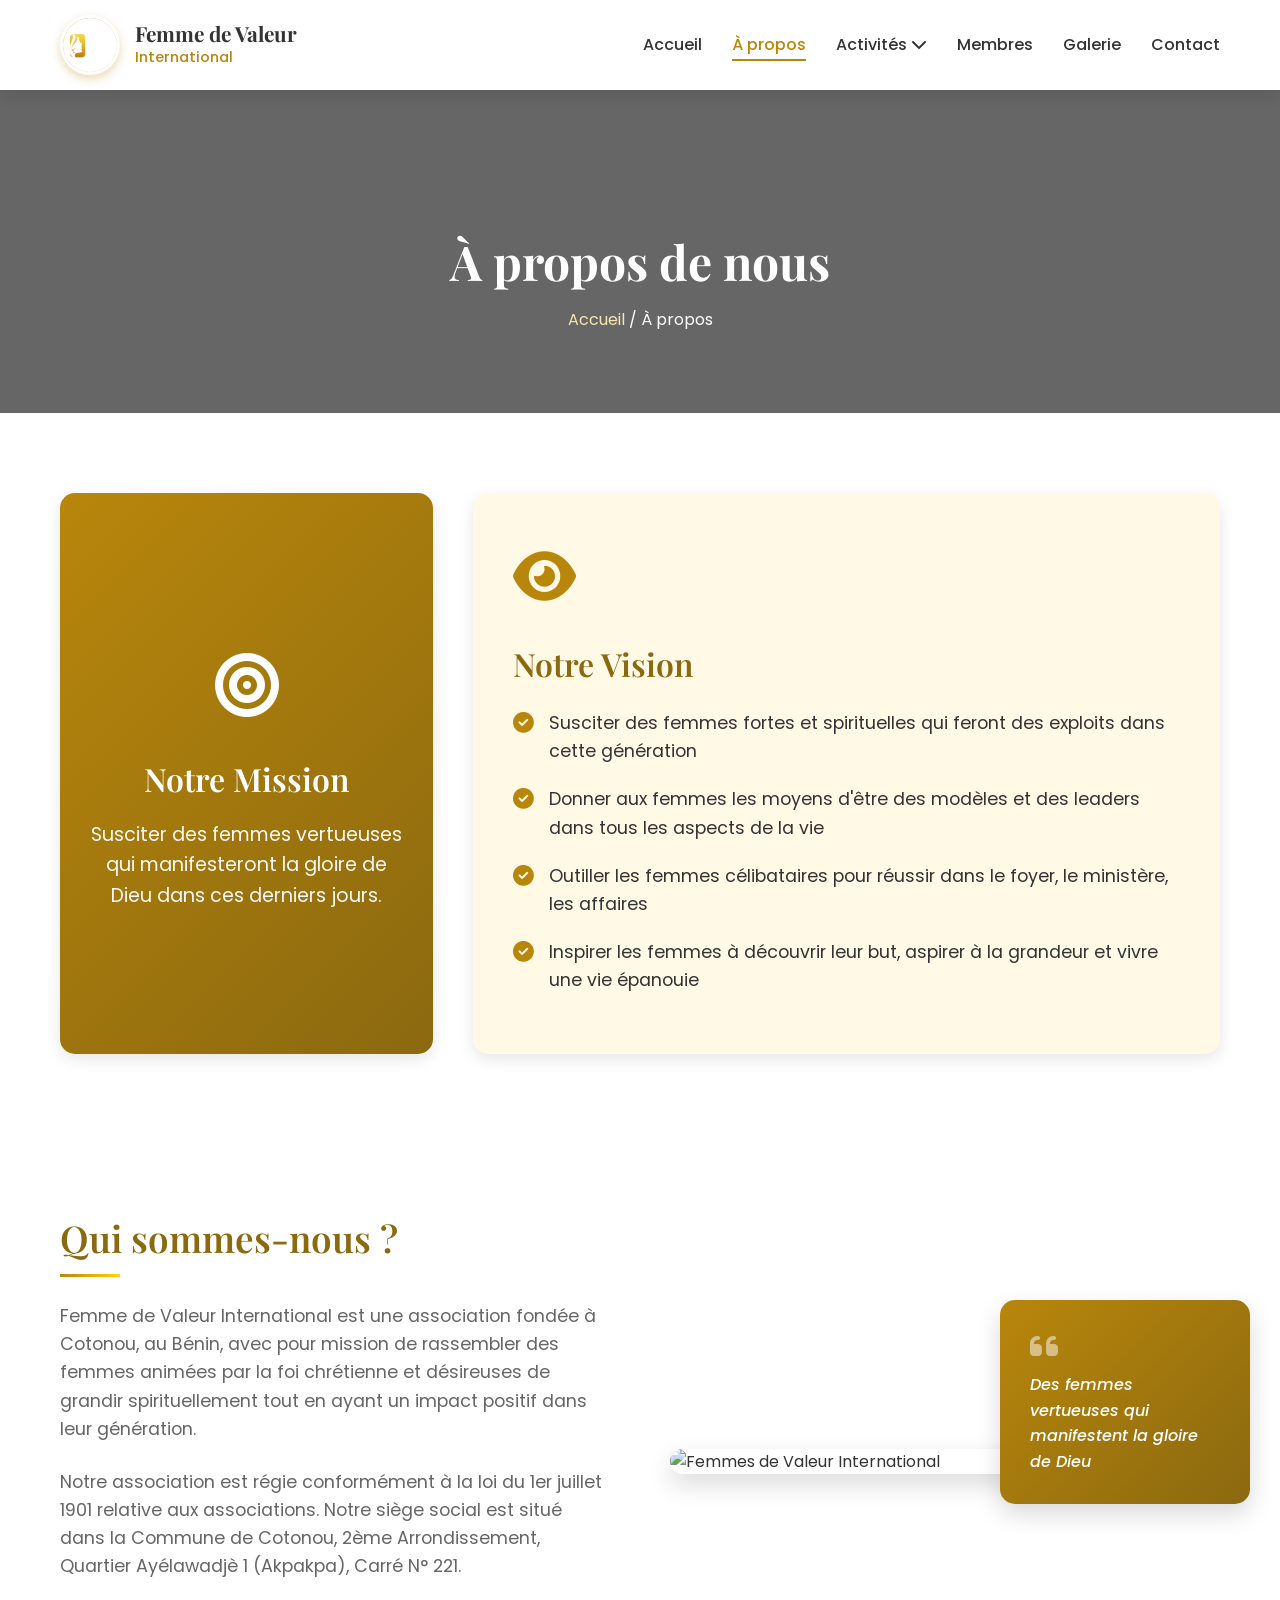
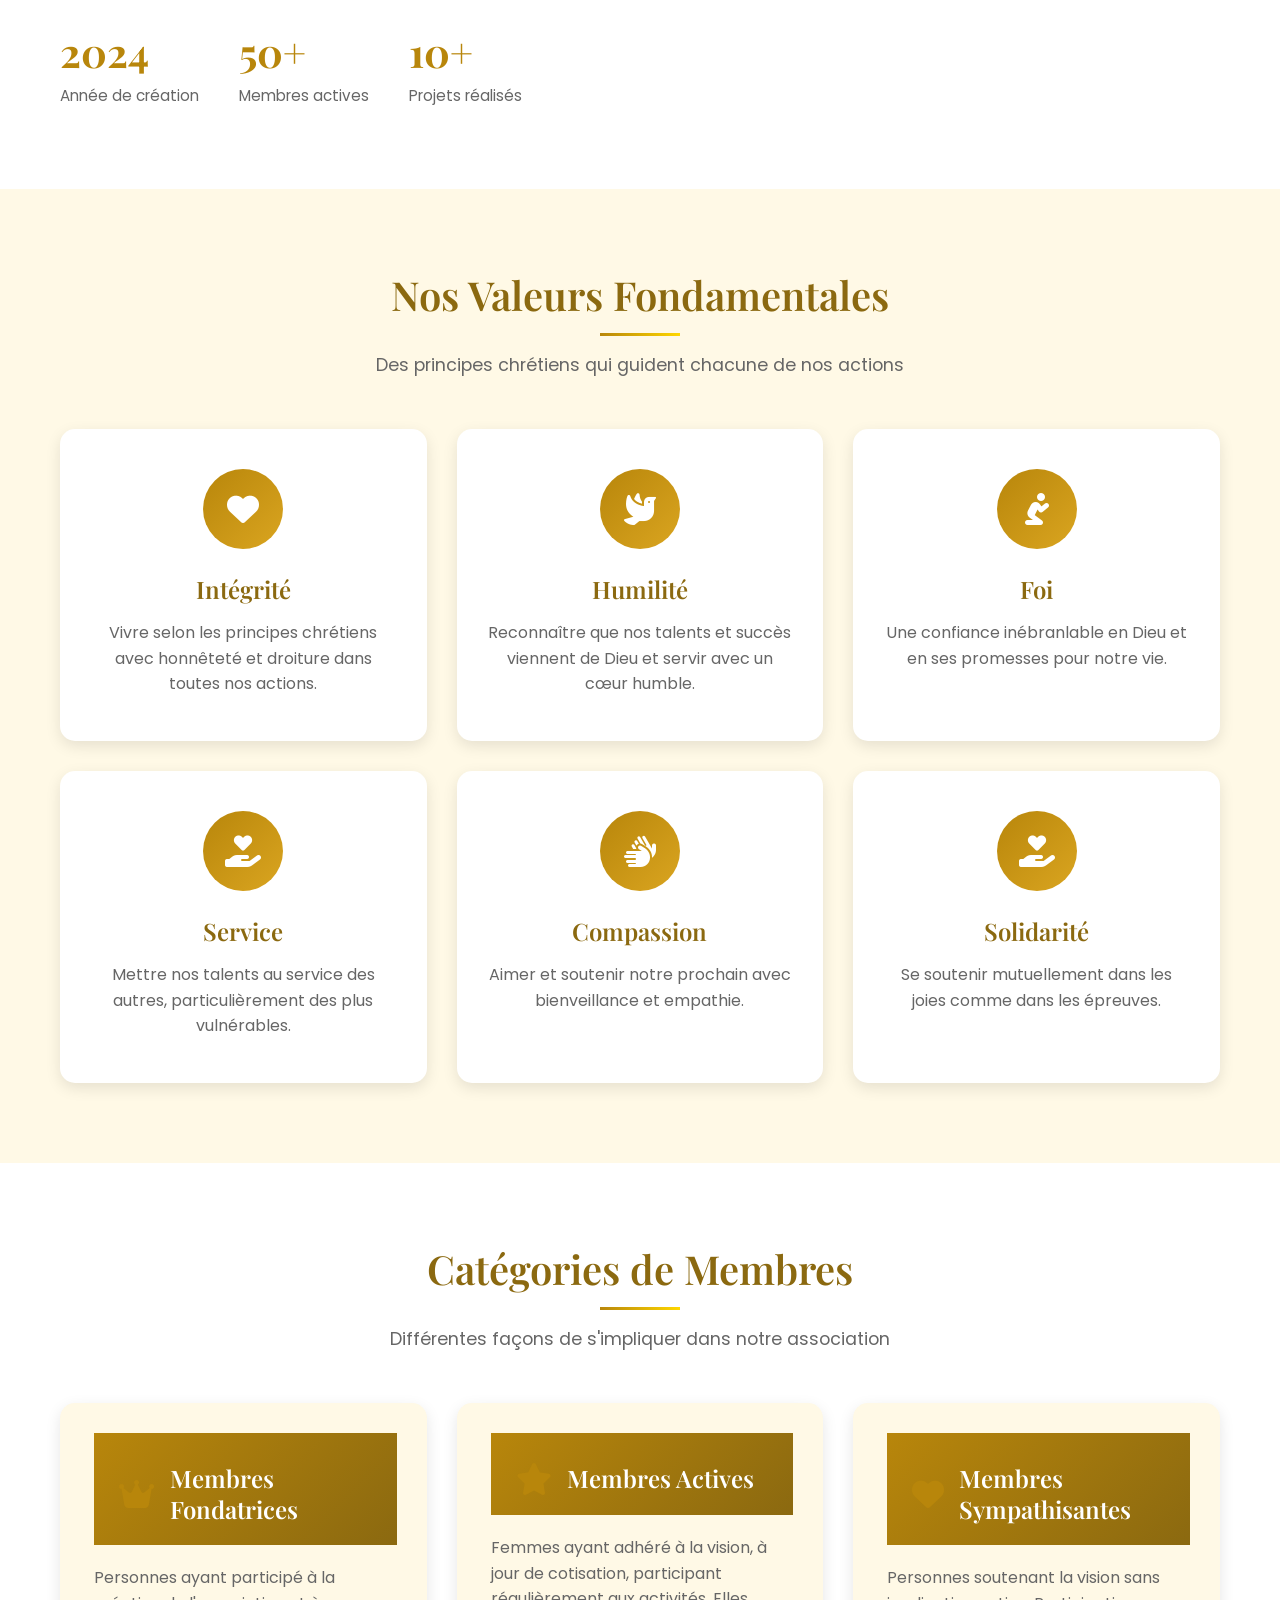
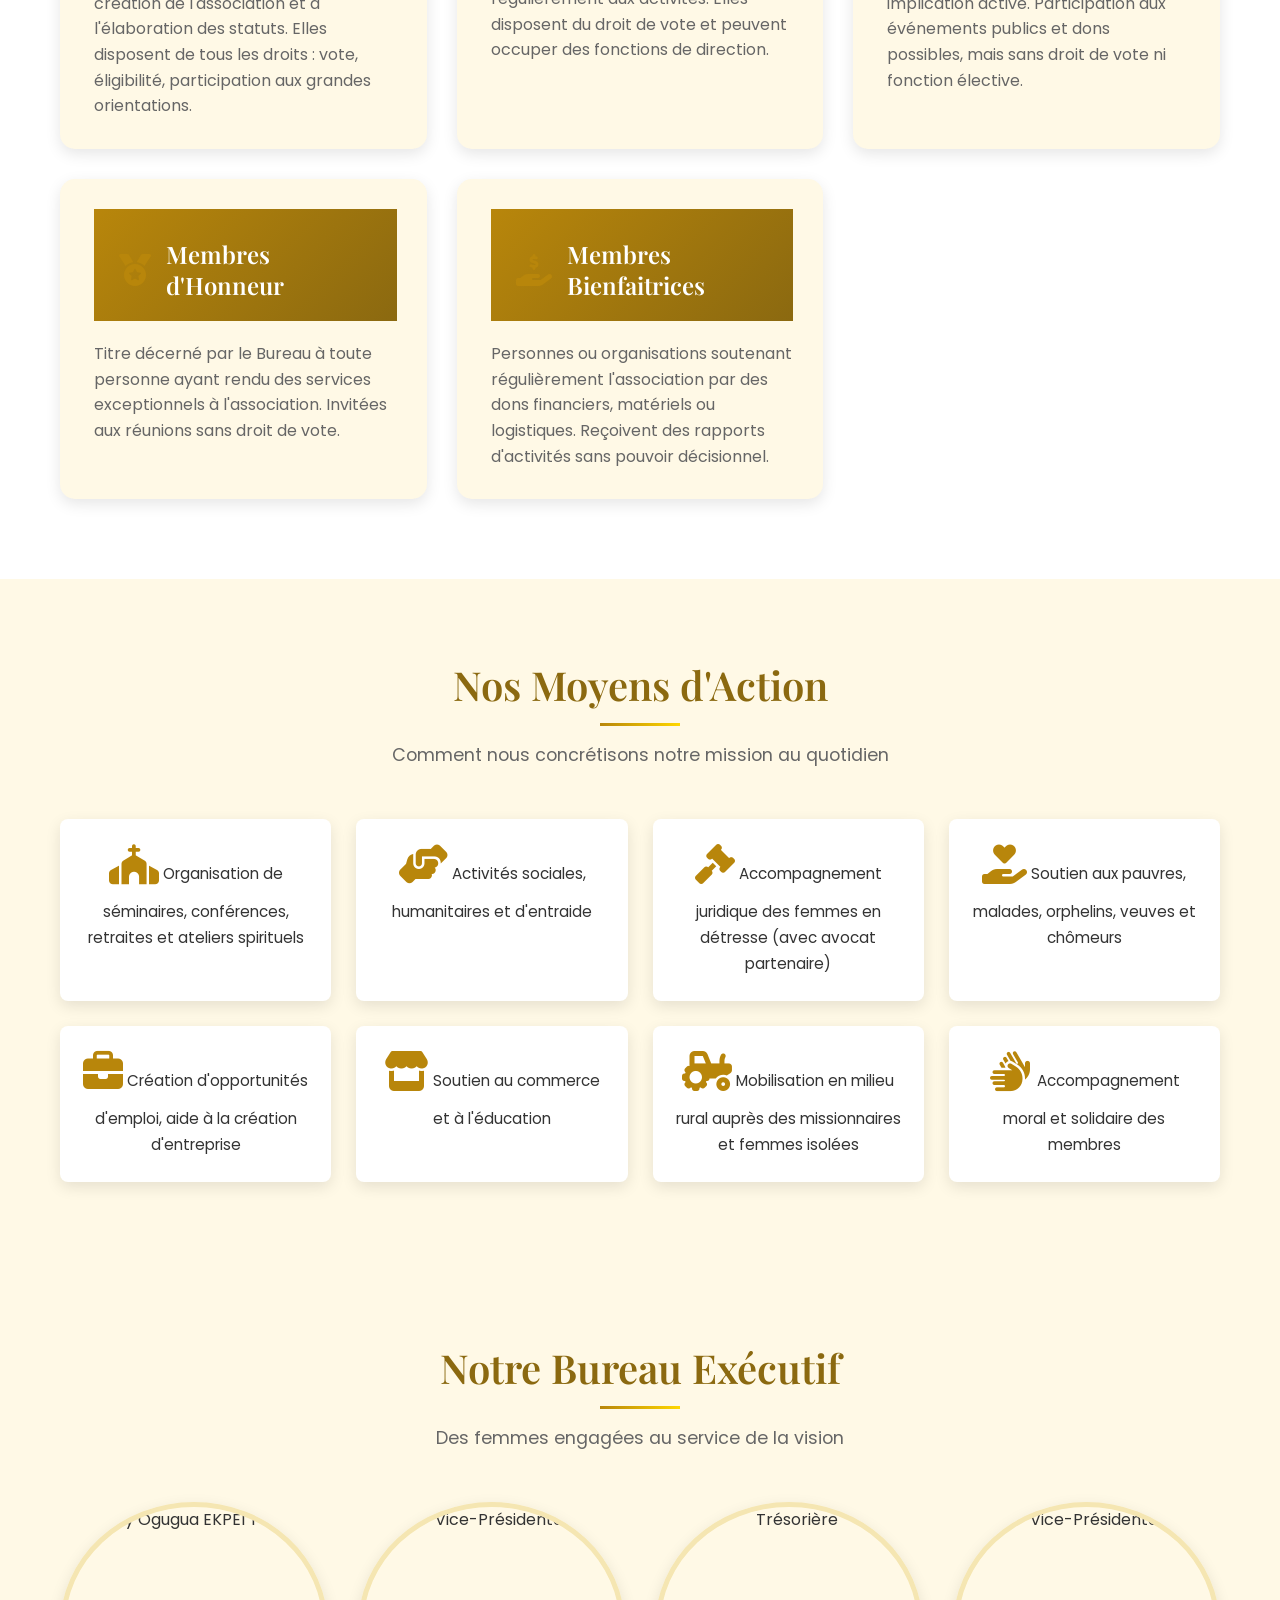
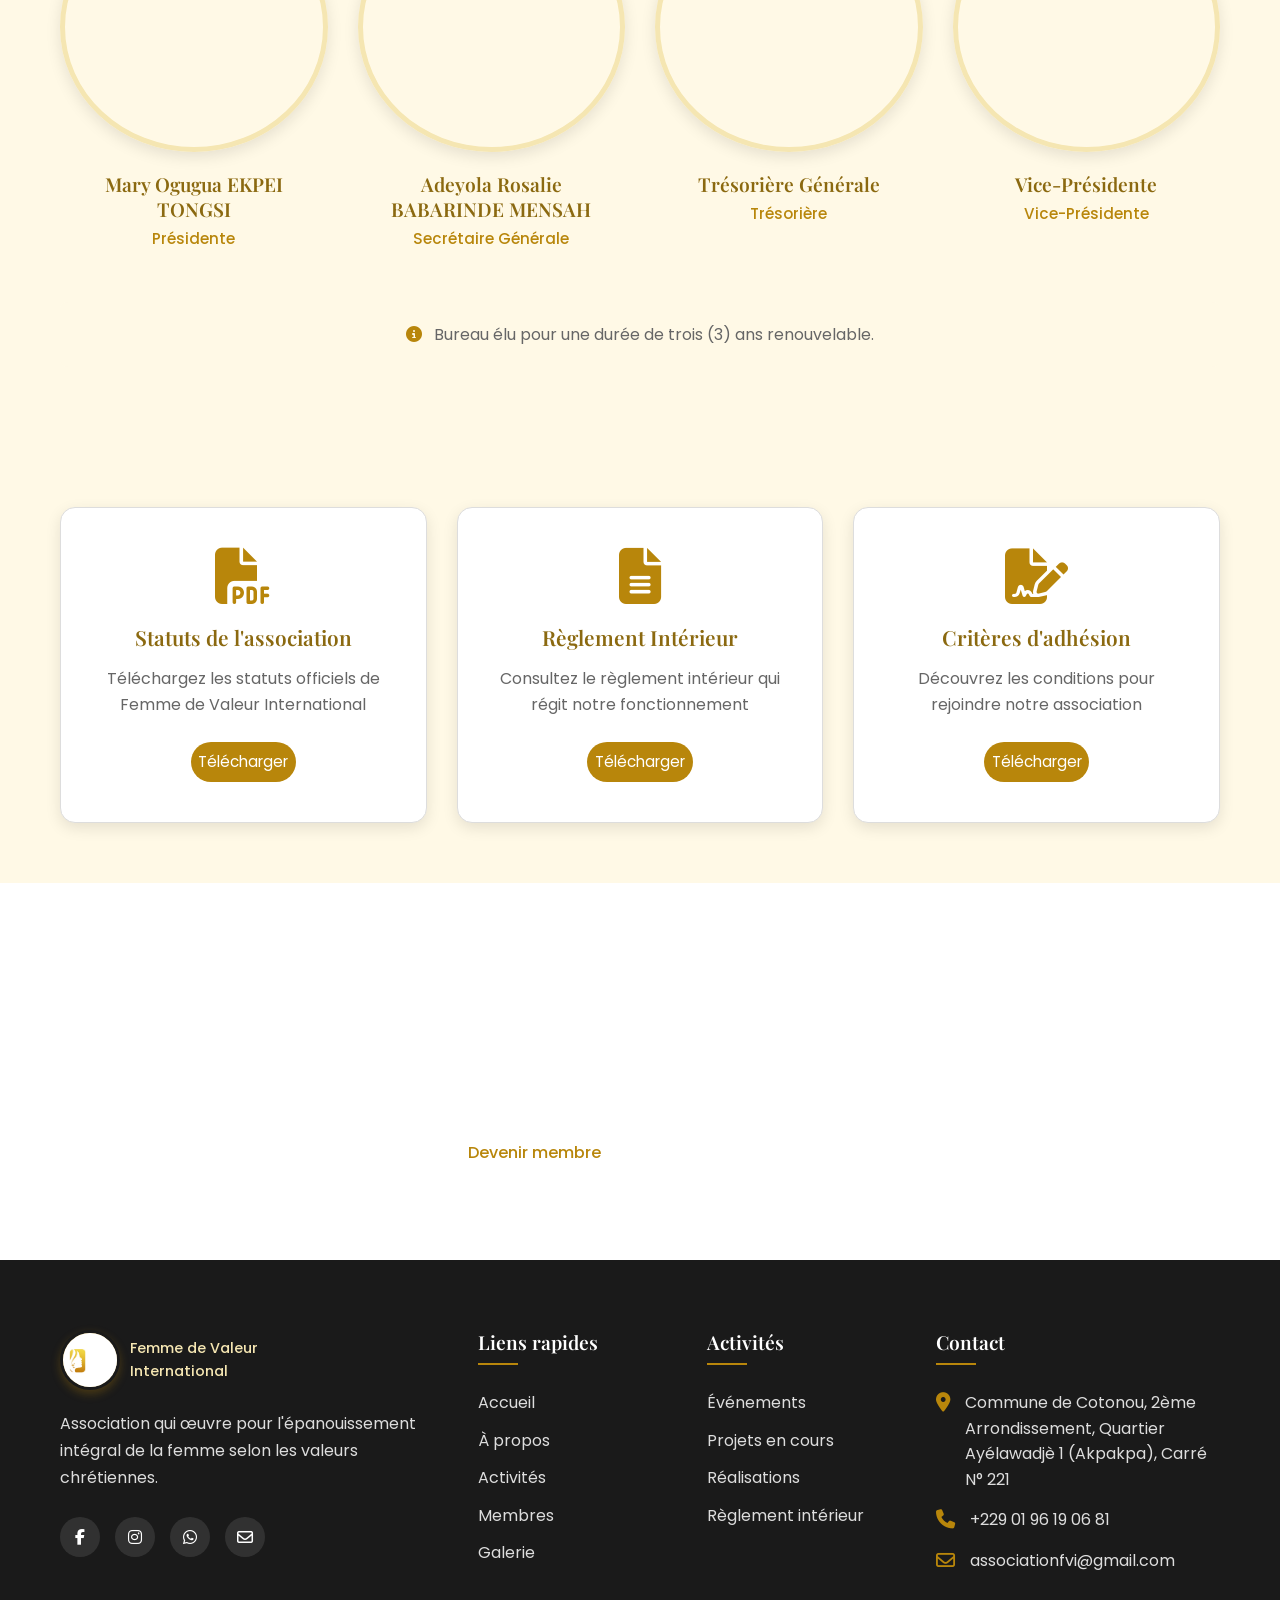
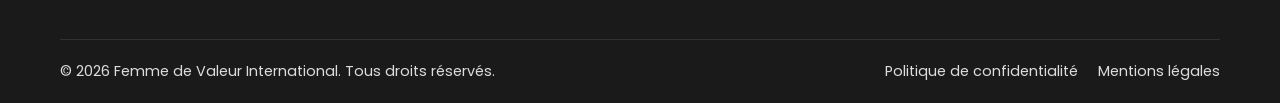
==== apropos.html @ e246c986 "RETUR" ====
<!DOCTYPE html>
<html lang="fr">
<head>
    <meta charset="UTF-8">
    <meta name="viewport" content="width=device-width, initial-scale=1.0">
    <title>Femme de Valeur International - À propos</title>
    <link rel="stylesheet" href="style1.css">
    <link rel="stylesheet" href="https://cdnjs.cloudflare.com/ajax/libs/font-awesome/6.4.0/css/all.min.css">
    <link rel="preconnect" href="https://fonts.googleapis.com">
    <link rel="preconnect" href="https://fonts.gstatic.com" crossorigin>
    <link href="https://fonts.googleapis.com/css2?family=Playfair+Display:wght@400;600;700&family=Poppins:wght@300;400;500;600;700&display=swap" rel="stylesheet">
    <link rel="icon" type="image/x-icon" href="assets/images/logo-fvi.png">
</head>
<body>
    <!-- Header / Navigation -->
    <header class="header">
        <div class="container">
            <nav class="navbar">
               <!-- Dans votre header -->
<a href="index.html" class="logo">
    <div class="logo-image-wrapper">
        <img src="assets/images/logo.jpeg" alt="Femme de Valeur International" class="logo-img">
    </div>
    <div class="logo-text">
        <span class="logo-title">Femme de Valeur</span>
        <span class="logo-subtitle">International</span>
    </div>
</a>
                
                <button class="menu-toggle" id="menuToggle">
                    <span class="hamburger"></span>
                </button>
                
                <ul class="nav-menu">
                    <li><a href="index.html" class="nav-link">Accueil</a></li>
                    <li><a href="apropos.html" class="nav-link active">À propos</a></li>
                    <li class="dropdown">
                        <a href="#" class="nav-link dropdown-toggle">Activités <i class="fas fa-chevron-down"></i></a>
                        <ul class="dropdown-menu">
                            <li><a href="activites.html#evenements" class="dropdown-link">Événements</a></li>
                            <li><a href="activites.html#projets-en-cours" class="dropdown-link">Projets en cours</a></li>
                            <li><a href="activites.html#realisations" class="dropdown-link">Réalisations</a></li>
                            <li><a href="activites.html" class="dropdown-link">Toutes les activités</a></li>
                        </ul>
                    </li>
                    <li><a href="membres.html" class="nav-link">Membres</a></li>
                    <li><a href="galerie.html" class="nav-link">Galerie</a></li>
                    <li><a href="contact.html" class="nav-link">Contact</a></li>
                </ul>
            </nav>
        </div>
    </header>

    <!-- Page Header -->
    <section class="page-header">
        <div class="container">
            <h1 class="page-title">À propos de nous</h1>
            <div class="breadcrumb">
                <a href="index.html">Accueil</a> / <span>À propos</span>
            </div>
        </div>
    </section>

    <!-- Mission & Vision Section -->
    <section class="mission-vision">
        <div class="container">
            <div class="mission-vision-grid">
                <div class="mission-card">
                    <div class="mission-icon">
                        <i class="fas fa-bullseye"></i>
                    </div>
                    <h2>Notre Mission</h2>
                    <p>Susciter des femmes vertueuses qui manifesteront la gloire de Dieu dans ces derniers jours.</p>
                </div>
                
                <div class="vision-card">
                    <div class="vision-icon">
                        <i class="fas fa-eye"></i>
                    </div>
                    <h2>Notre Vision</h2>
                    <ul class="vision-list">
                        <li><i class="fas fa-check-circle"></i> Susciter des femmes fortes et spirituelles qui feront des exploits dans cette génération</li>
                        <li><i class="fas fa-check-circle"></i> Donner aux femmes les moyens d'être des modèles et des leaders dans tous les aspects de la vie</li>
                        <li><i class="fas fa-check-circle"></i> Outiller les femmes célibataires pour réussir dans le foyer, le ministère, les affaires</li>
                        <li><i class="fas fa-check-circle"></i> Inspirer les femmes à découvrir leur but, aspirer à la grandeur et vivre une vie épanouie</li>
                    </ul>
                </div>
            </div>
        </div>
    </section>

    <!-- Notre Histoire / Présentation -->
    <section class="about-story">
        <div class="container">
            <div class="story-grid">
                <div class="story-content">
                    <h2 class="section-title-left">Qui sommes-nous ?</h2>
                    <p class="story-text">Femme de Valeur International est une association fondée à Cotonou, au Bénin, avec pour mission de rassembler des femmes animées par la foi chrétienne et désireuses de grandir spirituellement tout en ayant un impact positif dans leur génération.</p>
                    <p class="story-text">Notre association est régie conformément à la loi du 1er juillet 1901 relative aux associations. Notre siège social est situé dans la Commune de Cotonou, 2ème Arrondissement, Quartier Ayélawadjè 1 (Akpakpa), Carré N° 221.</p>
                    
                    <div class="story-stats">
                        <div class="stat-item">
                            <span class="stat-number">2024</span>
                            <span class="stat-label">Année de création</span>
                        </div>
                        <div class="stat-item">
                            <span class="stat-number">50+</span>
                            <span class="stat-label">Membres actives</span>
                        </div>
                        <div class="stat-item">
                            <span class="stat-number">10+</span>
                            <span class="stat-label">Projets réalisés</span>
                        </div>
                    </div>
                </div>
                <div class="story-image">
                    <img src="assets/images/about-story.jpg" alt="Femmes de Valeur International">
                    <div class="story-quote">
                        <i class="fas fa-quote-left"></i>
                        <p>Des femmes vertueuses qui manifestent la gloire de Dieu</p>
                    </div>
                </div>
            </div>
        </div>
    </section>

    <!-- Nos Valeurs -->
    <section class="our-values">
        <div class="container">
            <div class="section-header">
                <h2 class="section-title">Nos Valeurs Fondamentales</h2>
                <p class="section-subtitle">Des principes chrétiens qui guident chacune de nos actions</p>
            </div>
            
            <div class="values-grid">
                <div class="value-card">
                    <div class="value-icon">
                        <i class="fas fa-heart"></i>
                    </div>
                    <h3>Intégrité</h3>
                    <p>Vivre selon les principes chrétiens avec honnêteté et droiture dans toutes nos actions.</p>
                </div>
                
                <div class="value-card">
                    <div class="value-icon">
                        <i class="fas fa-dove"></i>
                    </div>
                    <h3>Humilité</h3>
                    <p>Reconnaître que nos talents et succès viennent de Dieu et servir avec un cœur humble.</p>
                </div>
                
                <div class="value-card">
                    <div class="value-icon">
                        <i class="fas fa-pray"></i>
                    </div>
                    <h3>Foi</h3>
                    <p>Une confiance inébranlable en Dieu et en ses promesses pour notre vie.</p>
                </div>
                
                <div class="value-card">
                    <div class="value-icon">
                        <i class="fas fa-hand-holding-heart"></i>
                    </div>
                    <h3>Service</h3>
                    <p>Mettre nos talents au service des autres, particulièrement des plus vulnérables.</p>
                </div>
                
                <div class="value-card">
                    <div class="value-icon">
                        <i class="fas fa-hands"></i>
                    </div>
                    <h3>Compassion</h3>
                    <p>Aimer et soutenir notre prochain avec bienveillance et empathie.</p>
                </div>
                
                <div class="value-card">
                    <div class="value-icon">
                        <i class="fas fa-hand-holding-heart"></i>
                    </div>
                    <h3>Solidarité</h3>
                    <p>Se soutenir mutuellement dans les joies comme dans les épreuves.</p>
                </div>
            </div>
        </div>
    </section>

    <!-- Catégories de Membres -->
    <section class="members-categories">
        <div class="container">
            <div class="section-header">
                <h2 class="section-title">Catégories de Membres</h2>
                <p class="section-subtitle">Différentes façons de s'impliquer dans notre association</p>
            </div>
            
            <div class="categories-grid">
                <div class="category-card">
                    <div class="category-header">
                        <i class="fas fa-crown"></i>
                        <h3>Membres Fondatrices</h3>
                    </div>
                    <p>Personnes ayant participé à la création de l'association et à l'élaboration des statuts. Elles disposent de tous les droits : vote, éligibilité, participation aux grandes orientations.</p>
                </div>
                
                <div class="category-card">
                    <div class="category-header">
                        <i class="fas fa-star"></i>
                        <h3>Membres Actives</h3>
                    </div>
                    <p>Femmes ayant adhéré à la vision, à jour de cotisation, participant régulièrement aux activités. Elles disposent du droit de vote et peuvent occuper des fonctions de direction.</p>
                </div>
                
                <div class="category-card">
                    <div class="category-header">
                        <i class="fas fa-heart"></i>
                        <h3>Membres Sympathisantes</h3>
                    </div>
                    <p>Personnes soutenant la vision sans implication active. Participation aux événements publics et dons possibles, mais sans droit de vote ni fonction élective.</p>
                </div>
                
                <div class="category-card">
                    <div class="category-header">
                        <i class="fas fa-medal"></i>
                        <h3>Membres d'Honneur</h3>
                    </div>
                    <p>Titre décerné par le Bureau à toute personne ayant rendu des services exceptionnels à l'association. Invitées aux réunions sans droit de vote.</p>
                </div>
                
                <div class="category-card">
                    <div class="category-header">
                        <i class="fas fa-hand-holding-usd"></i>
                        <h3>Membres Bienfaitrices</h3>
                    </div>
                    <p>Personnes ou organisations soutenant régulièrement l'association par des dons financiers, matériels ou logistiques. Reçoivent des rapports d'activités sans pouvoir décisionnel.</p>
                </div>
            </div>
        </div>
    </section>

    <!-- Moyens d'action -->
    <section class="our-actions">
        <div class="container">
            <div class="section-header">
                <h2 class="section-title">Nos Moyens d'Action</h2>
                <p class="section-subtitle">Comment nous concrétisons notre mission au quotidien</p>
            </div>
            
            <div class="actions-grid">
                <div class="action-item">
                    <i class="fas fa-church"></i>
                    <span>Organisation de séminaires, conférences, retraites et ateliers spirituels</span>
                </div>
                <div class="action-item">
                    <i class="fas fa-hands-helping"></i>
                    <span>Activités sociales, humanitaires et d'entraide</span>
                </div>
                <div class="action-item">
                    <i class="fas fa-gavel"></i>
                    <span>Accompagnement juridique des femmes en détresse (avec avocat partenaire)</span>
                </div>
                <div class="action-item">
                    <i class="fas fa-hand-holding-heart"></i>
                    <span>Soutien aux pauvres, malades, orphelins, veuves et chômeurs</span>
                </div>
                <div class="action-item">
                    <i class="fas fa-briefcase"></i>
                    <span>Création d'opportunités d'emploi, aide à la création d'entreprise</span>
                </div>
                <div class="action-item">
                    <i class="fas fa-store"></i>
                    <span>Soutien au commerce et à l'éducation</span>
                </div>
                <div class="action-item">
                    <i class="fas fa-tractor"></i>
                    <span>Mobilisation en milieu rural auprès des missionnaires et femmes isolées</span>
                </div>
                <div class="action-item">
                    <i class="fas fa-hands"></i>
                    <span>Accompagnement moral et solidaire des membres</span>
                </div>
            </div>
        </div>
    </section>

    <!-- Bureau Exécutif -->
    <section class="executive-board">
        <div class="container">
            <div class="section-header">
                <h2 class="section-title">Notre Bureau Exécutif</h2>
                <p class="section-subtitle">Des femmes engagées au service de la vision</p>
            </div>
            
            <div class="board-grid">
                <div class="board-member">
                    <div class="member-photo">
                        <img src="assets/images/president.jpg" alt="Mary Ogugua EKPEI TONGSI">
                    </div>
                    <h3 class="member-name">Mary Ogugua EKPEI TONGSI</h3>
                    <p class="member-position">Présidente</p>
                </div>
                
                <div class="board-member">
                    <div class="member-photo">
                        <img src="assets/images/vice-president.jpg" alt="Vice-Présidente">
                    </div>
                    <h3 class="member-name">Adeyola Rosalie BABARINDE MENSAH</h3>
                    <p class="member-position">Secrétaire Générale</p>
                </div>
                
                <div class="board-member">
                    <div class="member-photo">
                        <img src="assets/images/treasurer.jpg" alt="Trésorière">
                    </div>
                    <h3 class="member-name">Trésorière Générale</h3>
                    <p class="member-position">Trésorière</p>
                </div>
                
                <div class="board-member">
                    <div class="member-photo">
                        <img src="assets/images/vice-treasurer.jpg" alt="Vice-Présidente">
                    </div>
                    <h3 class="member-name">Vice-Présidente</h3>
                    <p class="member-position">Vice-Présidente</p>
                </div>
            </div>
            
            <div class="board-note">
                <p><i class="fas fa-info-circle"></i> Bureau élu pour une durée de trois (3) ans renouvelable.</p>
            </div>
        </div>
    </section>

    <!-- Documents légaux -->
    <section class="legal-documents">
        <div class="container">
            <div class="documents-grid">
                <div class="document-card">
                    <i class="fas fa-file-pdf"></i>
                    <h3>Statuts de l'association</h3>
                    <p>Téléchargez les statuts officiels de Femme de Valeur International</p>
                    <a href="#" class="btn-download">Télécharger</a>
                </div>
                
                <div class="document-card">
                    <i class="fas fa-file-alt"></i>
                    <h3>Règlement Intérieur</h3>
                    <p>Consultez le règlement intérieur qui régit notre fonctionnement</p>
                    <a href="#" class="btn-download">Télécharger</a>
                </div>
                
                <div class="document-card">
                    <i class="fas fa-file-signature"></i>
                    <h3>Critères d'adhésion</h3>
                    <p>Découvrez les conditions pour rejoindre notre association</p>
                    <a href="#" class="btn-download">Télécharger </a>
                </div>
            </div>
        </div>
    </section>

    <!-- CTA Devenir Membre -->
    <section class="cta-section">
        <div class="container">
            <div class="cta-content">
                <h2>Prête à nous rejoindre ?</h2>
                <p>Devenez membre de Femme de Valeur International et participez à une œuvre qui transforme des vies</p>
                <div class="cta-buttons">
                    <a href="membres.html" class="btn btn-light">Devenir membre</a>
                    <a href="contact.html" class="btn btn-outline-light">Nous contacter</a>
                </div>
            </div>
        </div>
    </section>

    <!-- Footer -->
    <footer class="footer">
        <div class="container">
            <div class="footer-grid">
                <div class="footer-col">
                    <div class="footer-logo">
                          <div class="logo-image-wrapper">
                            <img src="assets/images/logo.jpeg" alt="Femme de Valeur International" class="logo-img">
                        </div>
                        <div class="logo-text">
                             <span class="logo-subtitle">Femme de Valeur <br>International</span>
                        
                        </div>
                    </div>
                    <p class="footer-description">Association qui œuvre pour l'épanouissement intégral de la femme selon les valeurs chrétiennes.</p>
                    <div class="social-links">
                        <a href="#" class="social-link"><i class="fab fa-facebook-f"></i></a>
                        <a href="#" class="social-link"><i class="fab fa-instagram"></i></a>
                        <a href="#" class="social-link"><i class="fab fa-whatsapp"></i></a>
                        <a href="#" class="social-link"><i class="far fa-envelope"></i></a>
                    </div>
                </div>
                
                <div class="footer-col">
                    <h3 class="footer-title">Liens rapides</h3>
                    <ul class="footer-links">
                        <li><a href="index.html">Accueil</a></li>
                        <li><a href="apropos.html">À propos</a></li>
                        <li><a href="activites.html">Activités</a></li>
                        <li><a href="membres.html">Membres</a></li>
                        <li><a href="galerie.html">Galerie</a></li>
                    </ul>
                </div>
                
                <div class="footer-col">
                    <h3 class="footer-title">Activités</h3>
                    <ul class="footer-links">
                        <li><a href="activites.html#evenements">Événements</a></li>
                        <li><a href="activites.html#projets-en-cours">Projets en cours</a></li>
                        <li><a href="activites.html#realisations">Réalisations</a></li>
                        <li><a href="#">Règlement intérieur</a></li>
                    </ul>
                </div>
                
                <div class="footer-col">
                    <h3 class="footer-title">Contact</h3>
                    <ul class="footer-contact">
                        <li>
                            <i class="fas fa-map-marker-alt"></i>
                            <span>Commune de Cotonou, 2ème Arrondissement, Quartier Ayélawadjè 1 (Akpakpa), Carré N° 221</span>
                        </li>
                        <li>
                            <i class="fas fa-phone"></i>
                            <span>+229 01 96 19 06 81</span>
                        </li>
                        <li>
                            <i class="far fa-envelope"></i>
                            <span>associationfvi@gmail.com</span>
                        </li>
                    </ul>
                </div>
            </div>
            
            <div class="footer-bottom">
                <p class="copyright">© 2026 Femme de Valeur International. Tous droits réservés.</p>
                <div class="footer-legal">
                    <a href="#">Politique de confidentialité</a>
                    <a href="#">Mentions légales</a>
                </div>
            </div>
        </div>
    </footer>

    <script src="script.js"></script>
</body>
</html>
---- style1.css ----
/* ====================================
   STYLE.CSS - FEMME DE VALEUR INTERNATIONAL
   ==================================== */

/* ------------------------------------
   VARIABLES ET RESET
   ------------------------------------ */
:root {
    --primary-color: #B8860B;        /* Or foncé - principal */
    --primary-light: #DAA520;         /* Or clair (Goldenrod) */
    --primary-dark: #8B6910;          /* Or très foncé */
    --secondary-color: #F5E6B2;       /* Beige doré très clair */
    --accent-color: #FFD700;          /* Or vif - touche de prestige */
    --text-dark: #333333;              /* Texte foncé */
    --text-light: #666666;             /* Texte clair */
    --white: #FFFFFF;                   /* Blanc */
    --off-white: #FFF9E6;               /* Blanc cassé teinté or */
    --gray-light: #F0F0F0;              /* Gris très clair */
    --gray: #DDDDDD;                     /* Gris */
    --shadow: 0 5px 15px rgba(0,0,0,0.1);
    --shadow-hover: 0 10px 25px rgba(0,0,0,0.15);
    --transition: all 0.3s ease;
    --border-radius: 8px;
    --border-radius-lg: 15px;
}

* {
    margin: 0;
    padding: 0;
    box-sizing: border-box;
}

body {
    font-family: 'Poppins', sans-serif;
    color: var(--text-dark);
    line-height: 1.6;
    background-color: var(--white);
    overflow-x: hidden;
}

h1, h2, h3, h4, h5, h6 {
    font-family: 'Playfair Display', serif;
    font-weight: 600;
    line-height: 1.3;
}

a {
    text-decoration: none;
    color: inherit;
    transition: var(--transition);
}

ul {
    list-style: none;
}

img {
    max-width: 100%;
    height: auto;
    display: block;
}

.container {
    width: 100%;
    max-width: 1200px;
    margin: 0 auto;
    padding: 0 20px;
}

.section-header {
    text-align: center;
    margin-bottom: 50px;
}

.section-title {
    font-size: 2.5rem;
    color: var(--primary-dark);
    position: relative;
    padding-bottom: 15px;
    margin-bottom: 15px;
}

.section-title::after {
    content: '';
    position: absolute;
    bottom: 0;
    left: 50%;
    transform: translateX(-50%);
    width: 80px;
    height: 3px;
    background: linear-gradient(90deg, var(--primary-color), var(--accent-color));
}

.section-title-left {
    font-size: 2.3rem;
    color: var(--primary-dark);
    position: relative;
    padding-bottom: 15px;
    margin-bottom: 25px;
}

.section-title-left::after {
    content: '';
    position: absolute;
    bottom: 0;
    left: 0;
    width: 60px;
    height: 3px;
    background: linear-gradient(90deg, var(--primary-color), var(--accent-color));
}

.section-subtitle {
    color: var(--text-light);
    font-size: 1.1rem;
    max-width: 700px;
    margin: 0 auto;
}

/* ------------------------------------
   BOUTONS
   ------------------------------------ */
.btn {
    display: inline-block;
    padding: 12px 30px;
    border-radius: 50px;
    font-weight: 500;
    text-align: center;
    cursor: pointer;
    transition: var(--transition);
    border: none;
    font-size: 1rem;
    border: 2px solid transparent;
}

.btn-primary {
    background-color: var(--primary-color);
    color: var(--white);
}

.btn-primary:hover {
    background-color: var(--primary-dark);
    transform: translateY(-3px);
    box-shadow: var(--shadow-hover);
}

.btn-secondary {
    background-color: transparent;
    color: var(--white);
    border-color: var(--white);
}

.btn-secondary:hover {
    background-color: var(--white);
    color: var(--primary-color);
    transform: translateY(-3px);
}

.btn-outline {
    background-color: transparent;
    color: var(--primary-color);
    border-color: var(--primary-color);
}

.btn-outline:hover {
    background-color: var(--primary-color);
    color: var(--white);
}

.btn-light {
    background-color: var(--white);
    color: var(--primary-color);
}

.btn-light:hover {
    background-color: var(--primary-light);
    color: var(--white);
    border-color: var(--white);
}

.btn-outline-light {
    background-color: transparent;
    color: var(--white);
    border-color: var(--white);
}

.btn-outline-light:hover {
    background-color: var(--white);
    color: var(--primary-color);
}

.btn-download {
    display: inline-block;
    background-color: var(--primary-color);
    color: var(--white);
    padding: 2.5%;
    border-radius: 50px;
    font-size: 0.95rem;
    transition: var(--transition);
}

.btn-download:hover {
    background-color: var(--primary-dark);
    transform: translateY(-3px);
    box-shadow: var(--shadow);
}

.text-center {
    text-align: center;
    margin-top: 40px;
}

/* ------------------------------------
   HEADER & NAVIGATION
   ------------------------------------ */
.header {
    background-color: var(--white);
    box-shadow: var(--shadow);
    position: fixed;
    top: 0;
    left: 0;
    width: 100%;
    z-index: 1000;
    padding: 15px 0;
}

.navbar {
    display: flex;
    justify-content: space-between;
    align-items: center;
}

.logo {
    display: flex;
    align-items: center;
    gap: 10px;
}

.logo-icon {
    background: linear-gradient(135deg, var(--primary-color), var(--primary-dark));
    color: var(--white);
    width: 50px;
    height: 50px;
    display: flex;
    align-items: center;
    justify-content: center;
    border-radius: 50%;
    font-weight: 700;
    font-size: 1.2rem;
}

.logo-text {
    display: flex;
    flex-direction: column;
}

.logo-title {
    font-family: 'Playfair Display', serif;
    font-weight: 700;
    color: var(--primary-dark);
    font-size: 1.2rem;
    line-height: 1.2;
}

.logo-subtitle {
    font-size: 0.8rem;
    color: var(--text-light);
}

.nav-menu {
    display: flex;
    align-items: center;
    gap: 30px;
}

.nav-link {
    font-weight: 500;
    color: var(--text-dark);
    position: relative;
    padding: 5px 0;
}

.nav-link::after {
    content: '';
    position: absolute;
    bottom: 0;
    left: 0;
    width: 0;
    height: 2px;
    background-color: var(--primary-color);
    transition: var(--transition);
}

.nav-link:hover::after,
.nav-link.active::after {
    width: 100%;
}

.nav-link.active {
    color: var(--primary-color);
}

/* Dropdown */
.dropdown {
    position: relative;
}

.dropdown-menu {
    position: absolute;
    top: 100%;
    left: 0;
    background-color: var(--white);
    box-shadow: var(--shadow);
    border-radius: var(--border-radius);
    padding: 10px 0;
    min-width: 200px;
    opacity: 0;
    visibility: hidden;
    transform: translateY(10px);
    transition: var(--transition);
    z-index: 100;
}

.dropdown:hover .dropdown-menu {
    opacity: 1;
    visibility: visible;
    transform: translateY(0);
}

.dropdown-link {
    display: block;
    padding: 8px 20px;
    color: var(--text-dark);
}

.dropdown-link:hover {
    background-color: var(--off-white);
    color: var(--primary-color);
}

/* Menu toggle (mobile) */
.menu-toggle {
    display: none;
    background: none;
    border: none;
    cursor: pointer;
}

.hamburger {
    display: block;
    width: 25px;
    height: 3px;
    background-color: var(--primary-dark);
    position: relative;
}

.hamburger::before,
.hamburger::after {
    content: '';
    position: absolute;
    width: 100%;
    height: 3px;
    background-color: var(--primary-dark);
    transition: var(--transition);
}

.hamburger::before {
    top: -8px;
}

.hamburger::after {
    bottom: -8px;
}

/* ------------------------------------
   PAGE HEADER
   ------------------------------------ */
.page-header {
    background: linear-gradient(rgba(0,0,0,0.6), rgba(0,0,0,0.6)), url('assets/images/page-header-bg.jpg');
    background-size: cover;
    background-position: center;
    padding: 150px 0 80px;
    text-align: center;
    color: var(--white);
    margin-top: 80px;
}

.page-title {
    font-size: 3rem;
    margin-bottom: 15px;
    font-weight: 700;
}

.breadcrumb {
    font-size: 1rem;
}

.breadcrumb a {
    color: var(--secondary-color);
}

.breadcrumb a:hover {
    color: var(--accent-color);
    text-decoration: underline;
}

/* ------------------------------------
   MISSION & VISION
   ------------------------------------ */
.mission-vision {
    padding: 80px 0;
    background-color: var(--white);
}

.mission-vision-grid {
    display: grid;
    grid-template-columns: 1fr 2fr;
    gap: 40px;
}

.mission-card {
    background: linear-gradient(135deg, var(--primary-color), var(--primary-dark));
    color: var(--white);
    padding: 40px 30px;
    border-radius: var(--border-radius-lg);
    text-align: center;
    box-shadow: var(--shadow);
    display: flex;
    flex-direction: column;
    justify-content: center;
}

.mission-icon {
    font-size: 4rem;
    margin-bottom: 20px;
}

.mission-card h2 {
    font-size: 2rem;
    margin-bottom: 20px;
    color: var(--white);
}

.mission-card p {
    font-size: 1.2rem;
    line-height: 1.6;
    opacity: 0.95;
}

.vision-card {
    background-color: var(--off-white);
    padding: 40px;
    border-radius: var(--border-radius-lg);
    box-shadow: var(--shadow);
}

.vision-icon {
    font-size: 3.5rem;
    color: var(--primary-color);
    margin-bottom: 20px;
}

.vision-card h2 {
    font-size: 2rem;
    color: var(--primary-dark);
    margin-bottom: 25px;
}

.vision-list {
    list-style: none;
}

.vision-list li {
    display: flex;
    align-items: flex-start;
    gap: 15px;
    margin-bottom: 20px;
    font-size: 1.1rem;
    color: var(--text-dark);
}

.vision-list li i {
    color: var(--primary-color);
    font-size: 1.3rem;
    flex-shrink: 0;
    margin-top: 3px;
}

/* ------------------------------------
   ABOUT STORY
   ------------------------------------ */
.about-story {
    padding: 80px 0;
    background-color: var(--white);
}

.story-grid {
    display: grid;
    grid-template-columns: 1fr 1fr;
    gap: 60px;
    align-items: center;
}

.story-text {
    margin-bottom: 25px;
    color: var(--text-light);
    font-size: 1.1rem;
}

.story-stats {
    display: flex;
    gap: 40px;
    margin-top: 40px;
}

.stat-item {
    display: flex;
    flex-direction: column;
}

.stat-number {
    font-size: 2.5rem;
    font-weight: 700;
    color: var(--primary-color);
    font-family: 'Playfair Display', serif;
}

.stat-label {
    color: var(--text-light);
    font-size: 0.95rem;
}

.story-image {
    position: relative;
}

.story-image img {
    border-radius: var(--border-radius-lg);
    box-shadow: var(--shadow-hover);
}

.story-quote {
    position: absolute;
    bottom: -30px;
    right: -30px;
    background: linear-gradient(135deg, var(--primary-color), var(--primary-dark));
    color: var(--white);
    padding: 30px;
    border-radius: var(--border-radius-lg);
    max-width: 250px;
    box-shadow: var(--shadow-hover);
}

.story-quote i {
    font-size: 2rem;
    margin-bottom: 10px;
    opacity: 0.5;
}

.story-quote p {
    font-style: italic;
    font-weight: 500;
}

/* ------------------------------------
   OUR VALUES
   ------------------------------------ */
/* ------------------------------------ */
/* Our Values Section */
/* ------------------------------------ */
.our-values {
    padding: 80px 0;
    background-color: var(--off-white);
}

.values-grid {
    display: grid;
    grid-template-columns: repeat(3, 1fr);
    gap: 30px;
}

/* Tablette */
@media (max-width: 992px) {
    .values-grid {
        grid-template-columns: repeat(2, 1fr);
    }
}

/* Mobile */
@media (max-width: 576px) {
    .values-grid {
        grid-template-columns: 1fr;
    }
}

.value-card {
    background-color: var(--white);
    padding: 40px 30px;
    border-radius: var(--border-radius-lg);
    text-align: center;
    box-shadow: var(--shadow);
    transition: var(--transition);
    border-bottom: 4px solid transparent;
    position: relative;
    overflow: hidden;
}

.value-card::before {
    content: '';
    position: absolute;
    top: 0;
    left: 0;
    right: 0;
    height: 4px;
    background: linear-gradient(90deg, var(--primary-color), var(--primary-light));
    transform: scaleX(0);
    transition: transform 0.3s ease;
    z-index: 1;
}

.value-card:hover {
    transform: translateY(-10px);
    box-shadow: var(--shadow-hover);
    border-bottom-color: var(--primary-color);
}

.value-card:hover::before {
    transform: scaleX(1);
}

.value-icon {
    width: 80px;
    height: 80px;
    background: linear-gradient(135deg, var(--primary-color), var(--primary-light));
    color: var(--white);
    border-radius: 50%;
    display: flex;
    align-items: center;
    justify-content: center;
    font-size: 2rem;
    margin: 0 auto 25px;
    transition: transform 0.6s cubic-bezier(0.4, 0, 0.2, 1);
    position: relative;
    z-index: 2;
}

.value-card:hover .value-icon {
    transform: rotateY(180deg) scale(1.1);
    background: linear-gradient(135deg, var(--primary-dark), var(--primary-color));
}

.value-card h3 {
    font-size: 1.5rem;
    margin-bottom: 15px;
    color: var(--primary-dark);
    position: relative;
    z-index: 2;
}

.value-card p {
    color: var(--text-light);
    line-height: 1.6;
    position: relative;
    z-index: 2;
}
/* ------------------------------------
   MEMBERS CATEGORIES
   ------------------------------------ */
.members-categories {
    padding: 80px 0;
    background-color: var(--white);
}

.categories-grid {
    display: grid;
    grid-template-columns: repeat(3, 1fr);
    gap: 30px;
}

.category-card {
    background-color: var(--off-white);
    border-radius: var(--border-radius-lg);
    padding: 30px;
    box-shadow: var(--shadow);
    transition: var(--transition);
    border-left: 4px solid transparent;
}

.category-card:hover {
    transform: translateX(5px);
    border-left-color: var(--primary-color);
    box-shadow: var(--shadow-hover);
}

.category-header {
    display: flex;
    align-items: center;
    gap: 15px;
    margin-bottom: 20px;
}

.category-header i {
    font-size: 2rem;
    color: var(--primary-color);
}

.category-header h3 {
    font-size: 1.3rem;
    color: var(--primary-dark);
}

.category-card p {
    color: var(--text-light);
    line-height: 1.6;
}

/* ------------------------------------
   OUR ACTIONS
   ------------------------------------ */
.our-actions {
    padding: 80px 0;
    background-color: var(--off-white);
}

.actions-grid {
    display: grid;
    grid-template-columns: repeat(4, 1fr);
    gap: 25px;
}

.action-item {
    background-color: var(--white);
    padding: 25px 20px;
    border-radius: var(--border-radius);
    text-align: center;
    box-shadow: var(--shadow);
    transition: var(--transition);
}

.action-item:hover {
    transform: translateY(-5px);
    box-shadow: var(--shadow-hover);
    background: linear-gradient(135deg, var(--primary-color), var(--primary-dark));
    color: var(--white);
}

.action-item i {
    font-size: 2.5rem;
    color: var(--primary-color);
    margin-bottom: 15px;
    transition: var(--transition);
}

.action-item:hover i {
    color: var(--white);
}

.action-item span {
    font-size: 0.95rem;
    line-height: 1.4;
}

/* ------------------------------------
   EXECUTIVE BOARD
   ------------------------------------ */
.executive-board {
    padding: 80px 0;
    background-color: var(--white);
}

.board-grid {
    display: grid;
    grid-template-columns: repeat(4, 1fr);
    gap: 30px;
    margin-bottom: 30px;
}

.board-member {
    text-align: center;
}

.member-photo {
    width: 200px;
    height: 200px;
    margin: 0 auto 20px;
    border-radius: 50%;
    overflow: hidden;
    border: 5px solid var(--secondary-color);
    box-shadow: var(--shadow);
    transition: var(--transition);
}

.board-member:hover .member-photo {
    transform: scale(1.05);
    border-color: var(--primary-color);
}

.member-photo img {
    width: 100%;
    height: 100%;
    object-fit: cover;
}

.member-name {
    font-size: 1.2rem;
    color: var(--primary-dark);
    margin-bottom: 5px;
}

.member-position {
    color: var(--primary-color);
    font-weight: 500;
    font-size: 0.95rem;
}

.board-note {
    text-align: center;
    color: var(--text-light);
    margin-top: 30px;
    padding: 20px;
    background-color: var(--off-white);
    border-radius: var(--border-radius);
}

.board-note i {
    color: var(--primary-color);
    margin-right: 8px;
}

/* ------------------------------------
   LEGAL DOCUMENTS
   ------------------------------------ */
.legal-documents {
    padding: 60px 0;
    background-color: var(--off-white);
}

.documents-grid {
    display: grid;
    grid-template-columns: repeat(3, 1fr);
    gap: 30px;
}

.document-card {
    background-color: var(--white);
    border-radius: var(--border-radius-lg);
    padding: 40px 30px;
    text-align: center;
    box-shadow: var(--shadow);
    transition: var(--transition);
    border: 1px solid var(--gray);
}

.document-card:hover {
    transform: translateY(-5px);
    box-shadow: var(--shadow-hover);
    border-color: var(--primary-color);
}

.document-card i {
    font-size: 3.5rem;
    color: var(--primary-color);
    margin-bottom: 20px;
}

.document-card h3 {
    font-size: 1.3rem;
    color: var(--primary-dark);
    margin-bottom: 15px;
}

.document-card p {
    color: var(--text-light);
    margin-bottom: 25px;
    line-height: 1.6;
}

/* ------------------------------------
   CTA SECTION
   ------------------------------------ */
.cta-section {
    padding: 80px 0;
    background: linear-gradient(rgba(0,0,0,0.8), rgba(0,0,0,0.8)), url('assets/images/cta-bg.jpg');
    background-size: cover;
    background-position: center;
    background-attachment: fixed;
    color: var(--white);
    text-align: center;
}

.cta-content h2 {
    font-size: 2.5rem;
    margin-bottom: 20px;
    color: var(--white);
}

.cta-content p {
    font-size: 1.2rem;
    max-width: 700px;
    margin: 0 auto 30px;
    opacity: 0.9;
}

.cta-buttons {
    display: flex;
    gap: 20px;
    justify-content: center;
}

/* ------------------------------------
   FOOTER
   ------------------------------------ */
.footer {
    background-color: #1A1A1A;
    color: var(--white);
    padding: 70px 0 20px;
}

.footer-grid {
    display: grid;
    grid-template-columns: 2fr 1fr 1fr 1.5fr;
    gap: 40px;
    margin-bottom: 50px;
}

.footer-logo {
    display: flex;
    align-items: center;
    gap: 10px;
    margin-bottom: 20px;
}

.footer-logo .logo-icon {
    background: linear-gradient(135deg, var(--primary-light), var(--primary-color));
}

.footer-logo .logo-text .logo-title {
    color: var(--white);
}

.footer-logo .logo-text .logo-subtitle {
    color: var(--secondary-color);
}

.footer-description {
    color: var(--gray);
    margin-bottom: 25px;
    line-height: 1.7;
}

.social-links {
    display: flex;
    gap: 15px;
}

.social-link {
    width: 40px;
    height: 40px;
    background-color: rgba(255,255,255,0.1);
    border-radius: 50%;
    display: flex;
    align-items: center;
    justify-content: center;
    color: var(--white);
    transition: var(--transition);
}

.social-link:hover {
    background-color: var(--primary-color);
    transform: translateY(-3px);
}

.footer-title {
    color: var(--white);
    font-size: 1.2rem;
    margin-bottom: 25px;
    position: relative;
    padding-bottom: 10px;
}

.footer-title::after {
    content: '';
    position: absolute;
    bottom: 0;
    left: 0;
    width: 40px;
    height: 2px;
    background-color: var(--primary-color);
}

.footer-links {
    list-style: none;
}

.footer-links li {
    margin-bottom: 12px;
}

.footer-links a {
    color: var(--gray);
    transition: var(--transition);
}

.footer-links a:hover {
    color: var(--primary-color);
    padding-left: 5px;
}

.footer-contact {
    list-style: none;
}

.footer-contact li {
    display: flex;
    gap: 15px;
    margin-bottom: 15px;
    color: var(--gray);
}

.footer-contact i {
    color: var(--primary-color);
    font-size: 1.2rem;
    margin-top: 3px;
}

.footer-bottom {
    border-top: 1px solid rgba(255,255,255,0.1);
    padding-top: 20px;
    display: flex;
    justify-content: space-between;
    align-items: center;
    flex-wrap: wrap;
    gap: 15px;
}

.copyright {
    color: var(--gray);
    font-size: 0.9rem;
}

.footer-legal {
    display: flex;
    gap: 20px;
}

.footer-legal a {
    color: var(--gray);
    font-size: 0.9rem;
}

.footer-legal a:hover {
    color: var(--primary-color);
}

/* ------------------------------------
   MEDIA QUERIES (Responsive)
   ------------------------------------ */
@media (max-width: 1024px) {
    .values-grid,
    .categories-grid,
    .board-grid {
        grid-template-columns: repeat(2, 1fr);
    }
    
    .actions-grid {
        grid-template-columns: repeat(3, 1fr);
    }
    
    .documents-grid {
        grid-template-columns: repeat(2, 1fr);
    }
    
    .footer-grid {
        grid-template-columns: repeat(2, 1fr);
    }
}

@media (max-width: 992px) {
    .mission-vision-grid {
        grid-template-columns: 1fr;
    }
    
    .story-grid {
        grid-template-columns: 1fr;
        gap: 40px;
    }
    
    .story-quote {
        bottom: -20px;
        right: 20px;
    }
}

@media (max-width: 768px) {
    .menu-toggle {
        display: block;
    }
    
    .nav-menu {
        position: fixed;
        top: 80px;
        left: -100%;
        width: 100%;
        height: calc(100vh - 80px);
        background-color: var(--white);
        flex-direction: column;
        align-items: center;
        justify-content: flex-start;
        padding: 40px 20px;
        transition: var(--transition);
        overflow-y: auto;
        z-index: 999;
    }
    
    .nav-menu.active {
        left: 0;
    }
    
    .dropdown-menu {
        position: static;
        opacity: 1;
        visibility: visible;
        transform: none;
        box-shadow: none;
        padding-left: 20px;
        display: none;
    }
    
    .dropdown.active .dropdown-menu {
        display: block;
    }
    
    .values-grid,
    .categories-grid,
    .board-grid,
    .actions-grid,
    .documents-grid,
    .footer-grid {
        grid-template-columns: 1fr;
    }
    
    .section-title {
        font-size: 2rem;
    }
    
    .page-title {
        font-size: 2.2rem;
    }
    
    .cta-buttons {
        flex-direction: column;
        align-items: center;
        gap: 15px;
    }
    
    .btn {
        width: 100%;
        max-width: 300px;
    }
    
    .story-stats {
        flex-wrap: wrap;
        gap: 20px;
    }
    
    .stat-number {
        font-size: 2rem;
    }
}

@media (max-width: 480px) {
    .container {
        padding: 0 15px;
    }
    
    .section-title {
        font-size: 1.8rem;
    }
    
    .board-grid {
        grid-template-columns: 1fr;
    }
    
    .member-photo {
        width: 180px;
        height: 180px;
    }
    
    .story-quote {
        position: relative;
        bottom: 0;
        right: 0;
        margin-top: 20px;
        max-width: 100%;
    }
    
    .footer-bottom {
        flex-direction: column;
        text-align: center;
    }
    
    .footer-legal {
        justify-content: center;
    }
}

/* ------------------------------------
   CONTACT PAGE SPECIFIC STYLES
   ------------------------------------ */

/* Contact Info Cards */
.contact-info {
    padding: 80px 0 40px;
    background-color: var(--white);
}

.info-grid {
    display: grid;
    grid-template-columns: repeat(4, 1fr);
    gap: 30px;
    margin-top: 40px;
}

.info-card {
    background: linear-gradient(135deg, var(--off-white), var(--white));
    padding: 40px 25px;
    border-radius: var(--border-radius-lg);
    text-align: center;
    box-shadow: var(--shadow);
    transition: var(--transition);
    border: 1px solid var(--gray);
    position: relative;
    overflow: hidden;
}

.info-card::before {
    content: '';
    position: absolute;
    top: 0;
    left: 0;
    width: 100%;
    height: 4px;
    background: linear-gradient(90deg, var(--primary-color), var(--accent-color));
    transform: scaleX(0);
    transform-origin: left;
    transition: transform 0.3s ease;
}

.info-card:hover {
    transform: translateY(-10px);
    box-shadow: var(--shadow-hover);
}

.info-card:hover::before {
    transform: scaleX(1);
}

.info-icon {
    width: 80px;
    height: 80px;
    background: linear-gradient(135deg, var(--primary-color), var(--primary-dark));
    color: var(--white);
    border-radius: 50%;
    display: flex;
    align-items: center;
    justify-content: center;
    font-size: 2rem;
    margin: 0 auto 25px;
    transition: var(--transition);
}

.info-card:hover .info-icon {
    transform: rotateY(360deg);
    background: linear-gradient(135deg, var(--primary-dark), var(--primary-color));
}

.info-card h3 {
    font-size: 1.3rem;
    color: var(--primary-dark);
    margin-bottom: 15px;
}

.info-card p {
    color: var(--text-light);
    line-height: 1.6;
}

.info-note {
    font-size: 0.9rem;
    color: var(--primary-color);
    font-weight: 500;
}

/* Contact Form Section */
.contact-form-section {
    padding: 40px 0 80px;
    background-color: var(--off-white);
}

.contact-grid {
    display: grid;
    grid-template-columns: 1.5fr 1fr;
    gap: 40px;
    background-color: var(--white);
    border-radius: var(--border-radius-lg);
    overflow: hidden;
    box-shadow: var(--shadow-hover);
}

.form-container {
    padding: 50px;
}

.form-title {
    font-size: 2rem;
    color: var(--primary-dark);
    margin-bottom: 30px;
    position: relative;
    padding-bottom: 15px;
}

.form-title::after {
    content: '';
    position: absolute;
    bottom: 0;
    left: 0;
    width: 60px;
    height: 3px;
    background: linear-gradient(90deg, var(--primary-color), var(--accent-color));
}

.contact-form {
    display: flex;
    flex-direction: column;
    gap: 20px;
}

.form-row {
    display: grid;
    grid-template-columns: 1fr 1fr;
    gap: 20px;
}

.form-group {
    display: flex;
    flex-direction: column;
    gap: 8px;
}

.form-group.full-width {
    grid-column: 1 / -1;
}

.form-group label {
    font-weight: 500;
    color: var(--primary-dark);
    font-size: 0.95rem;
}

.required {
    color: #e74c3c;
    margin-left: 3px;
}

.form-group input,
.form-group select,
.form-group textarea {
    padding: 12px 15px;
    border: 2px solid var(--gray);
    border-radius: var(--border-radius);
    font-family: 'Poppins', sans-serif;
    transition: var(--transition);
    background-color: var(--white);
}

.form-group input:focus,
.form-group select:focus,
.form-group textarea:focus {
    outline: none;
    border-color: var(--primary-color);
    box-shadow: 0 0 0 4px rgba(184, 134, 11, 0.1); /* Or foncé */
}

.form-group select {
    cursor: pointer;
}

.form-group textarea {
    resize: vertical;
    min-height: 120px;
}

.consent {
    margin: 10px 0;
}

.checkbox-label {
    display: flex;
    align-items: center;
    gap: 10px;
    cursor: pointer;
    font-size: 0.95rem;
    color: var(--text-light);
}

.checkbox-label input[type="checkbox"] {
    width: 18px;
    height: 18px;
    cursor: pointer;
}

.submit-btn {
    padding: 15px 30px;
    font-size: 1.1rem;
    display: inline-flex;
    align-items: center;
    justify-content: center;
    gap: 10px;
    width: fit-content;
    min-width: 250px;
}

.submit-btn i {
    font-size: 1.2rem;
}

.form-status {
    margin-top: 15px;
    padding: 10px;
    border-radius: var(--border-radius);
    display: none;
}

.form-status.success {
    display: block;
    background-color: #d4edda;
    color: #155724;
    border: 1px solid #c3e6cb;
}

.form-status.error {
    display: block;
    background-color: #f8d7da;
    color: #721c24;
    border: 1px solid #f5c6cb;
}

/* Map Container */
.map-container {
    background: linear-gradient(135deg, var(--primary-color), var(--primary-dark));
    padding: 30px;
    display: flex;
    flex-direction: column;
}

.map-wrapper {
    flex: 1;
    min-height: 400px;
    border-radius: var(--border-radius);
    overflow: hidden;
    box-shadow: var(--shadow);
}

.map-note {
    margin-top: 20px;
    color: var(--white);
    display: flex;
    align-items: center;
    gap: 10px;
    justify-content: center;
    font-size: 0.95rem;
}

.map-note i {
    color: var(--accent-color);
}

/* Social Contact Section */
.social-contact {
    padding: 80px 0;
    background: linear-gradient(135deg, var(--white), var(--off-white));
}

.social-header {
    text-align: center;
    margin-bottom: 50px;
}

.social-header h2 {
    font-size: 2.2rem;
    color: var(--primary-dark);
    margin-bottom: 10px;
}

.social-header p {
    color: var(--text-light);
    font-size: 1.1rem;
}

.social-grid {
    display: grid;
    grid-template-columns: repeat(4, 1fr);
    gap: 25px;
    max-width: 900px;
    margin: 0 auto;
}

.social-item {
    background-color: var(--white);
    padding: 30px 20px;
    border-radius: var(--border-radius-lg);
    text-align: center;
    box-shadow: var(--shadow);
    transition: var(--transition);
    display: flex;
    flex-direction: column;
    align-items: center;
    gap: 10px;
    border: 2px solid transparent;
}

.social-item:hover {
    transform: translateY(-10px);
    box-shadow: var(--shadow-hover);
    border-color: currentColor;
}

.social-item i {
    font-size: 3rem;
    transition: var(--transition);
}

.social-item span {
    font-weight: 500;
    color: var(--text-dark);
}

.social-handle {
    font-size: 0.9rem;
    color: var(--text-light) !important;
    font-weight: 400 !important;
}

.social-item.facebook i { color: #1877f2; }
.social-item.instagram i { color: #e4405f; }
.social-item.whatsapp i { color: #25d366; }
.social-item.telegram i { color: #0088cc; }

.social-item:hover i {
    transform: scale(1.2);
}

/* FAQ Preview Section */
.faq-preview {
    padding: 80px 0;
    background-color: var(--white);
}

.faq-grid {
    max-width: 800px;
    margin: 0 auto 40px;
}

.faq-item {
    background-color: var(--off-white);
    border-radius: var(--border-radius);
    margin-bottom: 15px;
    overflow: hidden;
    border: 1px solid var(--gray);
}

.faq-question {
    padding: 20px 25px;
    display: flex;
    justify-content: space-between;
    align-items: center;
    cursor: pointer;
    transition: var(--transition);
}

.faq-question:hover {
    background-color: var(--primary-light);
    color: var(--white);
}

.faq-question h3 {
    font-size: 1.1rem;
    font-weight: 600;
    color: var(--primary-dark);
    font-family: 'Poppins', sans-serif;
}

.faq-question:hover h3 {
    color: var(--white);
}

.faq-toggle {
    width: 30px;
    height: 30px;
    background-color: var(--primary-color);
    color: var(--white);
    border-radius: 50%;
    display: flex;
    align-items: center;
    justify-content: center;
    transition: var(--transition);
}

.faq-question:hover .faq-toggle {
    background-color: var(--white);
    color: var(--primary-color);
}

.faq-answer {
    padding: 0 25px;
    max-height: 0;
    overflow: hidden;
    transition: max-height 0.3s ease;
    background-color: var(--white);
}

.faq-item.active .faq-answer {
    padding: 0 25px 20px;
    max-height: 200px;
}

.faq-item.active .faq-toggle i {
    transform: rotate(45deg);
}

.faq-answer p {
    color: var(--text-light);
    line-height: 1.7;
}

.faq-more {
    text-align: center;
}
/* Style pour les listes dans la FAQ */
.faq-answer ul {
    margin: 10px 0 10px 20px;
    list-style-type: disc;
}

.faq-answer ul ul {
    list-style-type: circle;
    margin-left: 30px;
}

.faq-answer li {
    color: var(--text-light);
    margin-bottom: 8px;
    line-height: 1.6;
}

.faq-answer strong {
    color: var(--primary-color);
}

.faq-item.active .faq-answer {
    padding: 0 25px 25px;
}
/* Newsletter Form */
.newsletter-form {
    display: flex;
    gap: 10px;
}

.newsletter-input {
    flex: 1;
    padding: 12px 15px;
    border: none;
    border-radius: var(--border-radius);
    background-color: rgba(255,255,255,0.1);
    color: var(--white);
    font-family: 'Poppins', sans-serif;
}

.newsletter-input::placeholder {
    color: var(--gray);
}

.newsletter-input:focus {
    outline: 2px solid var(--primary-color);
}

.newsletter-btn {
    width: 45px;
    height: 45px;
    background-color: var(--primary-color);
    border: none;
    border-radius: var(--border-radius);
    color: var(--white);
    cursor: pointer;
    transition: var(--transition);
}

.newsletter-btn:hover {
    background-color: var(--primary-light);
    transform: translateX(3px);
}

/* ------------------------------------
   RESPONSIVE FOR CONTACT PAGE
   ------------------------------------ */
@media (max-width: 1024px) {
    .info-grid {
        grid-template-columns: repeat(2, 1fr);
    }
    
    .social-grid {
        grid-template-columns: repeat(2, 1fr);
        max-width: 600px;
    }
}

@media (max-width: 992px) {
    .contact-grid {
        grid-template-columns: 1fr;
    }
    
    .map-wrapper {
        min-height: 350px;
    }
}

@media (max-width: 768px) {
    .info-grid {
        grid-template-columns: 1fr;
        gap: 20px;
    }
    
    .form-row {
        grid-template-columns: 1fr;
    }
    
    .form-container {
        padding: 30px 20px;
    }
    
    .form-title {
        font-size: 1.8rem;
    }
    
    .submit-btn {
        width: 100%;
    }
    
    .social-header h2 {
        font-size: 1.8rem;
    }
}

@media (max-width: 480px) {
    .info-card {
        padding: 30px 20px;
    }
    
    .info-icon {
        width: 60px;
        height: 60px;
        font-size: 1.5rem;
    }
    
    .social-grid {
        grid-template-columns: 1fr;
        gap: 15px;
    }
    
    .faq-question h3 {
        font-size: 1rem;
    }
    
    .faq-question {
        padding: 15px 20px;
    }
}
/* CSS POUR VOTRE LOGO AVEC IMAGE */

.logo {
    display: flex;
    align-items: center;
    gap: 15px;
}

.logo-image-wrapper {
    width: 60px;
    height: 60px;
    background: linear-gradient(135deg, var(--primary-color), var(--secondary-color));
    border-radius: 50%;
    display: flex;
    align-items: center;
    justify-content: center;
    padding: 0;  /* Enlever le padding pour que l'image remplisse tout */
    box-shadow: 0 4px 10px rgba(184, 134, 11, 0.3);
    transition: all 0.3s ease;
    overflow: hidden;  /* Important : cache ce qui dépasse du cercle */
    border: 3px solid transparent;
    background-clip: padding-box;
}

/* L'image à l'intérieur du cercle */
.logo-img {
    width: 100%;
    height: 100%;
    object-fit: cover;  /* Remplit tout le cercle sans déformation */
    display: block;
    transition: transform 0.3s ease;
}

/* Si votre image a un fond blanc et que vous voulez l'adapter */
.logo-img.with-bg {
    object-fit: contain;
    background-color: white;
    padding: 8px;
}

/* Effet au survol */
.logo:hover .logo-image-wrapper {
    transform: scale(1.08);
    box-shadow: 0 8px 20px rgba(184, 134, 11, 0.5);
    border-color: var(--accent-color);
}

.logo:hover .logo-img {
    transform: scale(1.1);
}

/* Style du texte à côté */
.logo-text {
    display: flex;
    flex-direction: column;
}

.logo-title {
    font-family: 'Playfair Display', serif;
    font-weight: 700;
    font-size: 1.3rem;
    color: var(--dark-color);
    line-height: 1.2;
}

.logo-subtitle {
    font-size: 0.9rem;
    color: var(--primary-color);
    font-weight: 500;
}

/* Version RESPONSIVE */
@media (max-width: 768px) {
    .logo-image-wrapper {
        width: 50px;
        height: 50px;
    }
    
    .logo-title {
        font-size: 1.1rem;
    }
    
    .logo-subtitle {
        font-size: 0.8rem;
    }
}

@media (max-width: 480px) {
    .logo-image-wrapper {
        width: 45px;
        height: 45px;
    }
    
    .logo-title {
        font-size: 1rem;
    }
    
    .logo-subtitle {
        font-size: 0.7rem;
    }
    
    /* Sur très petit écran, on peut cacher le texte */
    .logo-text {
        display: none;  /* Ou mettre un display: flex si vous voulez garder */
    }
}

/* Si vous voulez garder le texte même sur mobile, supprimez le display:none
   et utilisez plutôt ceci pour réduire l'espacement */
@media (max-width: 480px) {
    .logo {
        gap: 8px;
    }
    
    .logo-text {
        display: flex;  /* Garde le texte */
    }
}
/* ====================================
   MEMBERS PAGE SPECIFIC STYLES
   ==================================== */

/* Introduction */
.members-intro {
    padding: 60px 0 30px;
    background-color: var(--white);
}

.intro-content {
    max-width: 800px;
    margin: 0 auto;
    text-align: center;
}

.intro-content p {
    color: var(--text-light);
    font-size: 1.2rem;
    line-height: 1.8;
}

/* Catégories détaillées */
.members-categories-detailed {
    padding: 60px 0;
    background-color: var(--off-white);
}

.categories-detailed-grid {
    display: grid;
    grid-template-columns: repeat(auto-fit, minmax(350px, 1fr));
    gap: 30px;
    margin-top: 40px;
}

.category-detailed-card {
    background: var(--white);
    border-radius: var(--border-radius-lg);
    overflow: hidden;
    box-shadow: var(--shadow);
    transition: var(--transition);
    position: relative;
    border: 1px solid var(--gray);
}

.category-detailed-card:hover {
    transform: translateY(-10px);
    box-shadow: var(--shadow-hover);
    border-color: var(--primary-color);
}

.category-badge {
    position: absolute;
    top: 20px;
    right: 20px;
    width: 50px;
    height: 50px;
    background: linear-gradient(135deg, var(--primary-color), var(--primary-dark));
    border-radius: 50%;
    display: flex;
    align-items: center;
    justify-content: center;
    color: var(--white);
    font-size: 1.5rem;
    box-shadow: var(--shadow);
}

.category-header {
    background: linear-gradient(135deg, var(--primary-color), var(--primary-dark));
    color: var(--white);
    padding: 30px 25px 20px;
}

.category-header h3 {
    color: var(--white);
    font-size: 1.5rem;
    margin: 0;
}

.category-content {
    padding: 25px;
}

.category-content > p {
    color: var(--text-dark);
    font-weight: 500;
    margin-bottom: 20px;
    padding-bottom: 15px;
    border-bottom: 2px solid var(--off-white);
}

.category-rights h4 {
    color: var(--primary-dark);
    font-size: 1.1rem;
    margin-bottom: 15px;
    display: flex;
    align-items: center;
    gap: 8px;
}

.category-rights h4 i {
    color: var(--primary-color);
}

.category-rights ul {
    list-style: none;
}

.category-rights li {
    color: var(--text-light);
    margin-bottom: 10px;
    padding-left: 25px;
    position: relative;
}

.category-rights li::before {
    content: '✓';
    color: var(--primary-color);
    position: absolute;
    left: 0;
    font-weight: bold;
}

/* Couleurs spécifiques par catégorie */
.category-detailed-card.fondatrices .category-header {
    background: linear-gradient(135deg, #B8860B, #8B6910);
}
.category-detailed-card.actives .category-header {
    background: linear-gradient(135deg, #DAA520, #B8860B);
}
.category-detailed-card.sympathisantes .category-header {
    background: linear-gradient(135deg, #F5E6B2, #DAA520);
}
.category-detailed-card.honneur .category-header {
    background: linear-gradient(135deg, #8B6910, #5D3E1E);
}
.category-detailed-card.bienfaitrices .category-header {
    background: linear-gradient(135deg, #B8860B, #DAA520);
}

/* Droits et Devoirs */
.rights-duties {
    padding: 80px 0;
    background: linear-gradient(135deg, var(--white), var(--off-white));
}

.rights-duties-grid {
    display: grid;
    grid-template-columns: repeat(2, 1fr);
    gap: 40px;
    max-width: 1000px;
    margin: 0 auto;
}

.rights-card, .duties-card {
    background: var(--white);
    padding: 40px;
    border-radius: var(--border-radius-lg);
    box-shadow: var(--shadow);
    transition: var(--transition);
    position: relative;
    overflow: hidden;
}

.rights-card::before, .duties-card::before {
    content: '';
    position: absolute;
    top: 0;
    left: 0;
    width: 100%;
    height: 4px;
    background: linear-gradient(90deg, var(--primary-color), var(--accent-color));
}

.rights-card:hover, .duties-card:hover {
    transform: translateY(-10px);
    box-shadow: var(--shadow-hover);
}

.card-icon {
    width: 70px;
    height: 70px;
    background: linear-gradient(135deg, var(--primary-color), var(--primary-dark));
    border-radius: 50%;
    display: flex;
    align-items: center;
    justify-content: center;
    margin-bottom: 25px;
    color: var(--white);
    font-size: 2rem;
}

.rights-card h3, .duties-card h3 {
    font-size: 1.8rem;
    color: var(--primary-dark);
    margin-bottom: 5px;
}

.card-subtitle {
    color: var(--primary-color);
    font-size: 0.9rem;
    margin-bottom: 25px;
    font-style: italic;
}

.rights-list, .duties-list {
    list-style: none;
}

.rights-list li, .duties-list li {
    margin-bottom: 15px;
    color: var(--text-light);
    display: flex;
    align-items: center;
    gap: 10px;
}

.rights-list li i {
    color: #27ae60;
    font-size: 1.1rem;
}

.duties-list li i {
    color: var(--primary-color);
    font-size: 1.1rem;
}

/* Cotisation et Avantages */
.membership-benefits {
    padding: 80px 0;
    background-color: var(--white);
}

.benefits-grid {
    display: grid;
    grid-template-columns: 1.5fr 1fr;
    gap: 50px;
    align-items: center;
}

.benefits-info h2 {
    font-size: 2.2rem;
    color: var(--primary-dark);
    margin-bottom: 30px;
}

.cotisation-card {
    background: linear-gradient(135deg, var(--off-white), var(--white));
    padding: 30px;
    border-radius: var(--border-radius-lg);
    margin-bottom: 30px;
    border: 2px dashed var(--primary-color);
}

.cotisation-amount {
    text-align: center;
    margin-bottom: 15px;
}

.amount {
    font-size: 3rem;
    font-weight: 700;
    color: var(--primary-color);
    font-family: 'Playfair Display', serif;
}

.period {
    font-size: 1.2rem;
    color: var(--text-light);
}

.cotisation-desc {
    text-align: center;
    color: var(--text-light);
    font-style: italic;
}

.advantages-list {
    background: var(--off-white);
    padding: 30px;
    border-radius: var(--border-radius-lg);
}

.advantages-list h3 {
    color: var(--primary-dark);
    margin-bottom: 20px;
    font-size: 1.3rem;
}

.advantages-list ul {
    list-style: none;
}

.advantages-list li {
    margin-bottom: 15px;
    color: var(--text-light);
    display: flex;
    align-items: center;
    gap: 12px;
}

.advantages-list li i {
    color: var(--primary-color);
    font-size: 1.2rem;
}

.sub-item {
    margin-left: 35px;
    font-style: italic;
}

.benefits-cta {
    background: linear-gradient(135deg, var(--primary-color), var(--primary-dark));
    padding: 40px;
    border-radius: var(--border-radius-lg);
    color: var(--white);
}

.cta-box {
    text-align: center;
}

.cta-box h3 {
    color: var(--white);
    font-size: 1.8rem;
    margin-bottom: 20px;
}

.cta-box p {
    margin-bottom: 30px;
    opacity: 0.9;
}

.small-note {
    font-size: 0.9rem;
    margin-top: 20px;
    opacity: 0.8;
}

/* Bureau Exécutif */
.executive-board {
    padding: 80px 0;
    background-color: var(--off-white);
}

.board-grid {
    display: grid;
    grid-template-columns: repeat(4, 1fr);
    gap: 30px;
    margin-top: 40px;
}

.board-member-card {
    background: var(--white);
    border-radius: var(--border-radius-lg);
    overflow: hidden;
    box-shadow: var(--shadow);
    transition: var(--transition);
    text-align: center;
}

.board-member-card:hover {
    transform: translateY(-10px);
    box-shadow: var(--shadow-hover);
}

.member-photo {
    width: 100%;
    height: 250px;
    overflow: hidden;
}

.member-photo img {
    width: 100%;
    height: 100%;
    object-fit: cover;
    transition: transform 0.5s ease;
}

.board-member-card:hover .member-photo img {
    transform: scale(1.05);
}

.member-name {
    font-size: 1.2rem;
    color: var(--primary-dark);
    margin: 20px 20px 5px;
}

.member-position {
    color: var(--primary-color);
    font-weight: 500;
    margin-bottom: 20px;
    font-size: 0.95rem;
}

/* Organe de Contrôle */
.control-committee {
    padding: 60px 0 80px;
    background-color: var(--white);
}

.control-card {
    max-width: 800px;
    margin: 0 auto;
    background: linear-gradient(135deg, var(--white), var(--off-white));
    padding: 50px;
    border-radius: var(--border-radius-lg);
    box-shadow: var(--shadow);
    text-align: center;
    border: 2px solid var(--primary-color);
    position: relative;
}

.control-icon {
    width: 80px;
    height: 80px;
    background: linear-gradient(135deg, var(--primary-color), var(--primary-dark));
    border-radius: 50%;
    display: flex;
    align-items: center;
    justify-content: center;
    margin: -90px auto 30px;
    color: var(--white);
    font-size: 2.5rem;
    border: 5px solid var(--white);
    box-shadow: var(--shadow);
}

.control-card h3 {
    font-size: 2rem;
    color: var(--primary-dark);
    margin-bottom: 5px;
}

.control-subtitle {
    color: var(--primary-color);
    font-size: 1rem;
    margin-bottom: 25px;
    font-style: italic;
}

.control-content {
    text-align: left;
}

.control-content p {
    color: var(--text-light);
    margin-bottom: 25px;
    font-size: 1.1rem;
    line-height: 1.7;
}

.control-missions h4 {
    color: var(--primary-dark);
    margin-bottom: 15px;
    font-size: 1.2rem;
}

.control-missions ul {
    list-style: none;
}

.control-missions li {
    margin-bottom: 12px;
    color: var(--text-light);
    display: flex;
    align-items: center;
    gap: 10px;
}

.control-missions li i {
    color: var(--primary-color);
}

/* Responsive */
@media (max-width: 1024px) {
    .board-grid {
        grid-template-columns: repeat(2, 1fr);
    }
    
    .categories-detailed-grid {
        grid-template-columns: repeat(2, 1fr);
    }
}

@media (max-width: 768px) {
    .rights-duties-grid {
        grid-template-columns: 1fr;
    }
    
    .benefits-grid {
        grid-template-columns: 1fr;
    }
    
    .board-grid {
        grid-template-columns: repeat(2, 1fr);
    }
    
    .categories-detailed-grid {
        grid-template-columns: 1fr;
    }
    
    .control-card {
        padding: 30px 20px;
    }
    
    .control-icon {
        width: 60px;
        height: 60px;
        font-size: 1.8rem;
        margin-top: -70px;
    }
}

@media (max-width: 480px) {
    .board-grid {
        grid-template-columns: 1fr;
    }
    
    .amount {
        font-size: 2.5rem;
    }
    
    .cotisation-card {
        padding: 20px;
    }
    
    .advantages-list {
        padding: 20px;
    }
    
    .member-photo {
        height: 200px;
    }
}
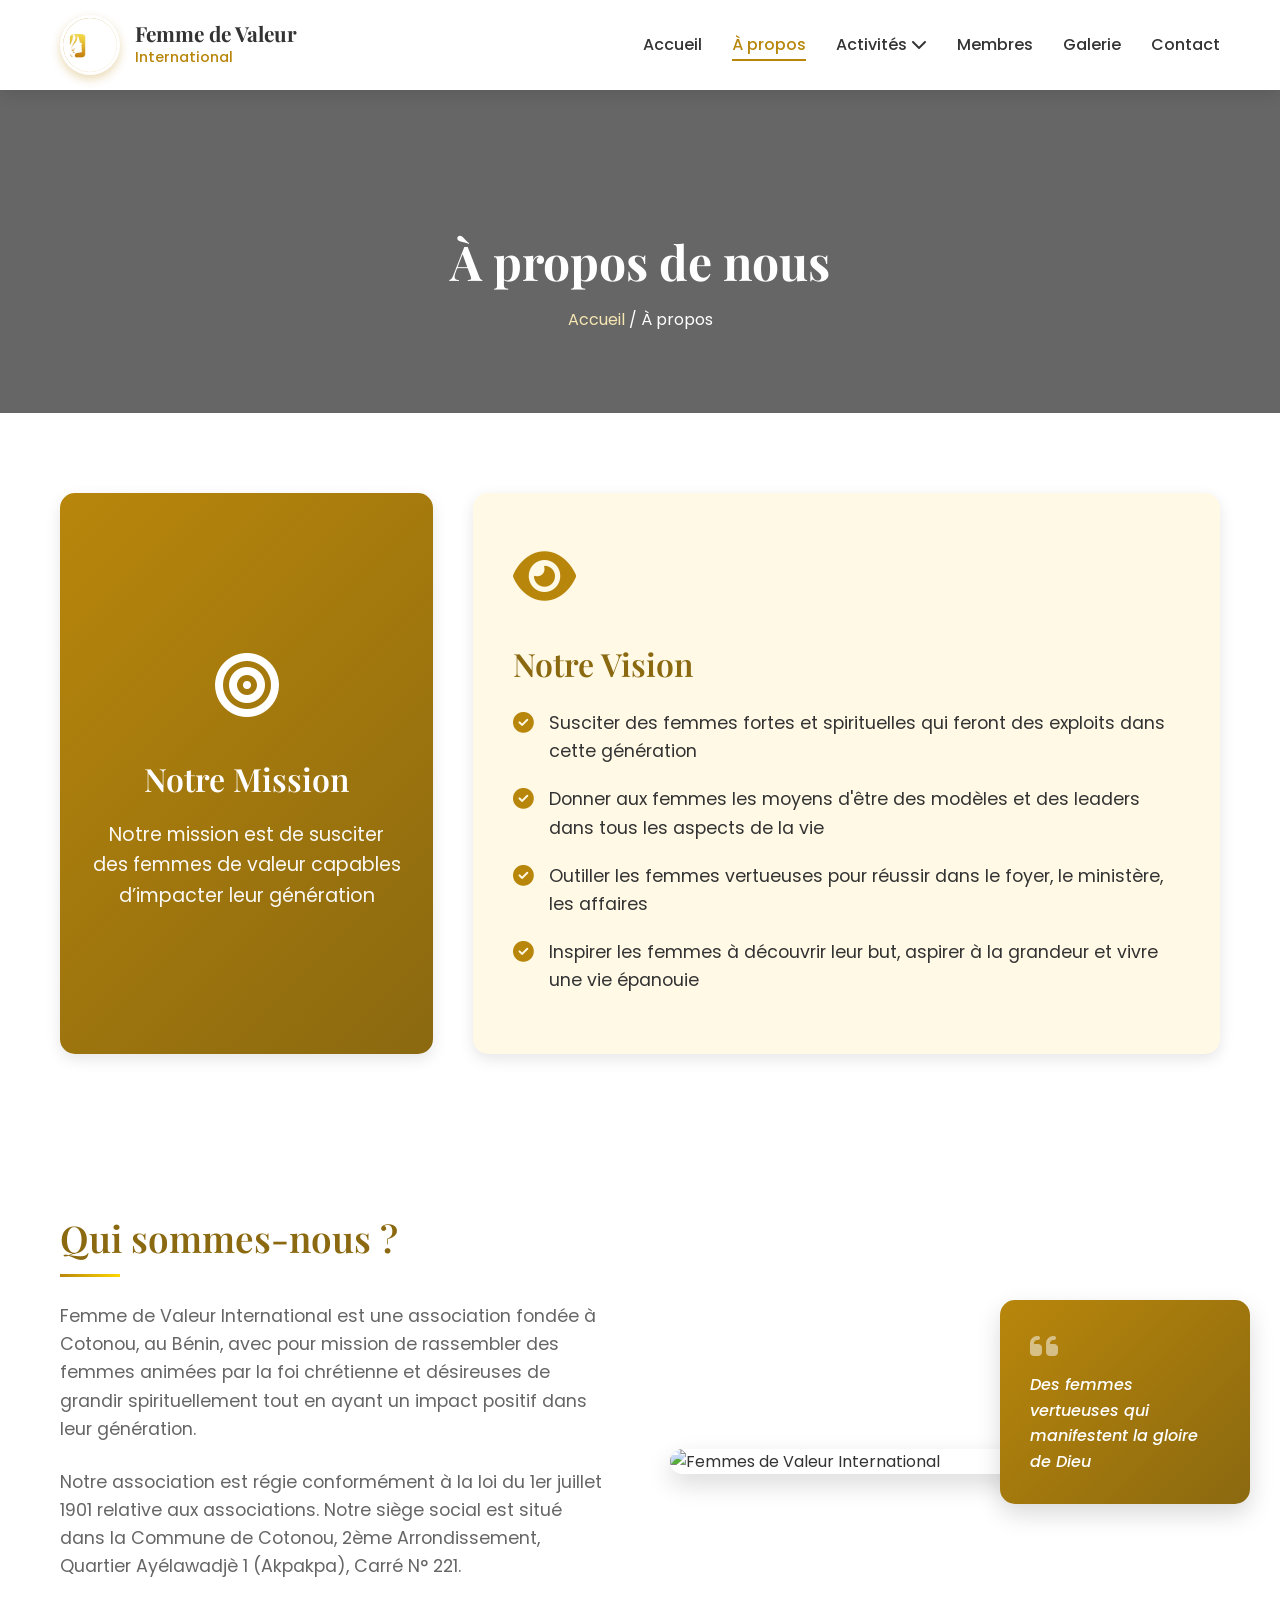
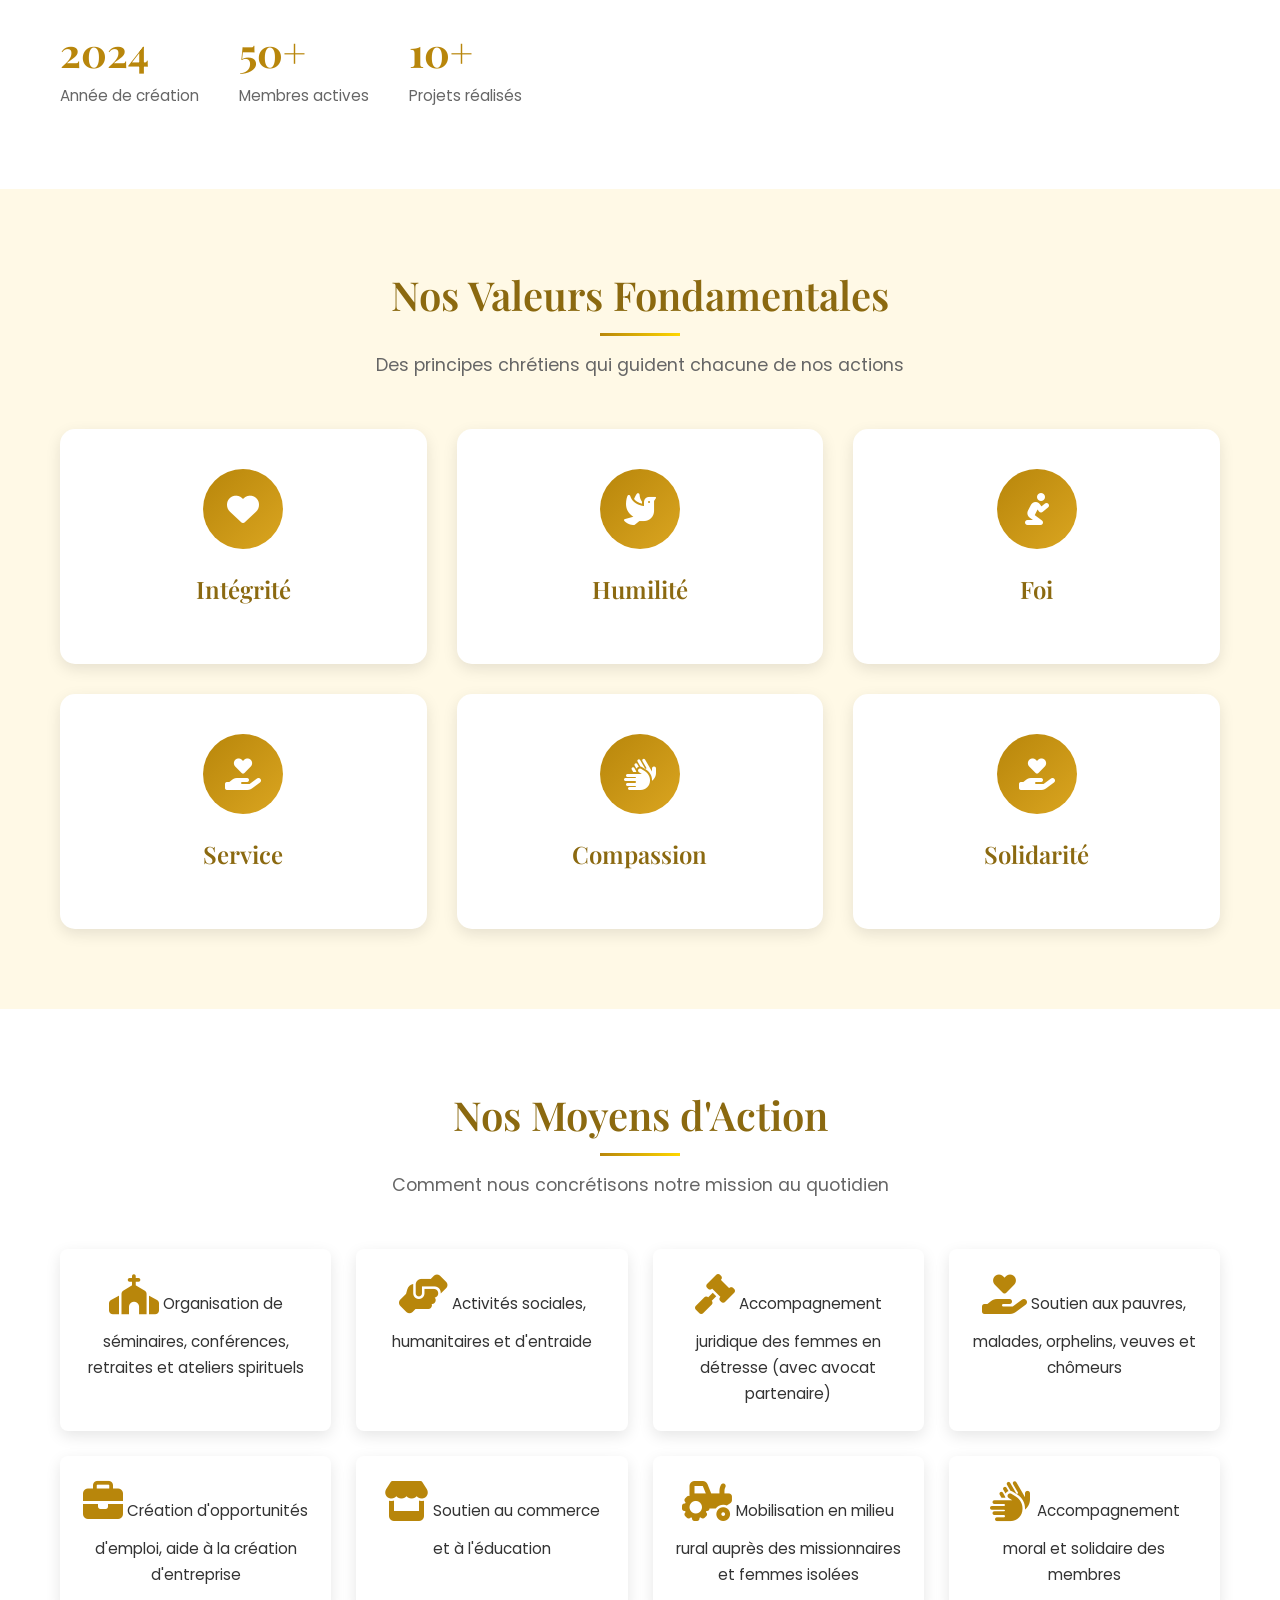
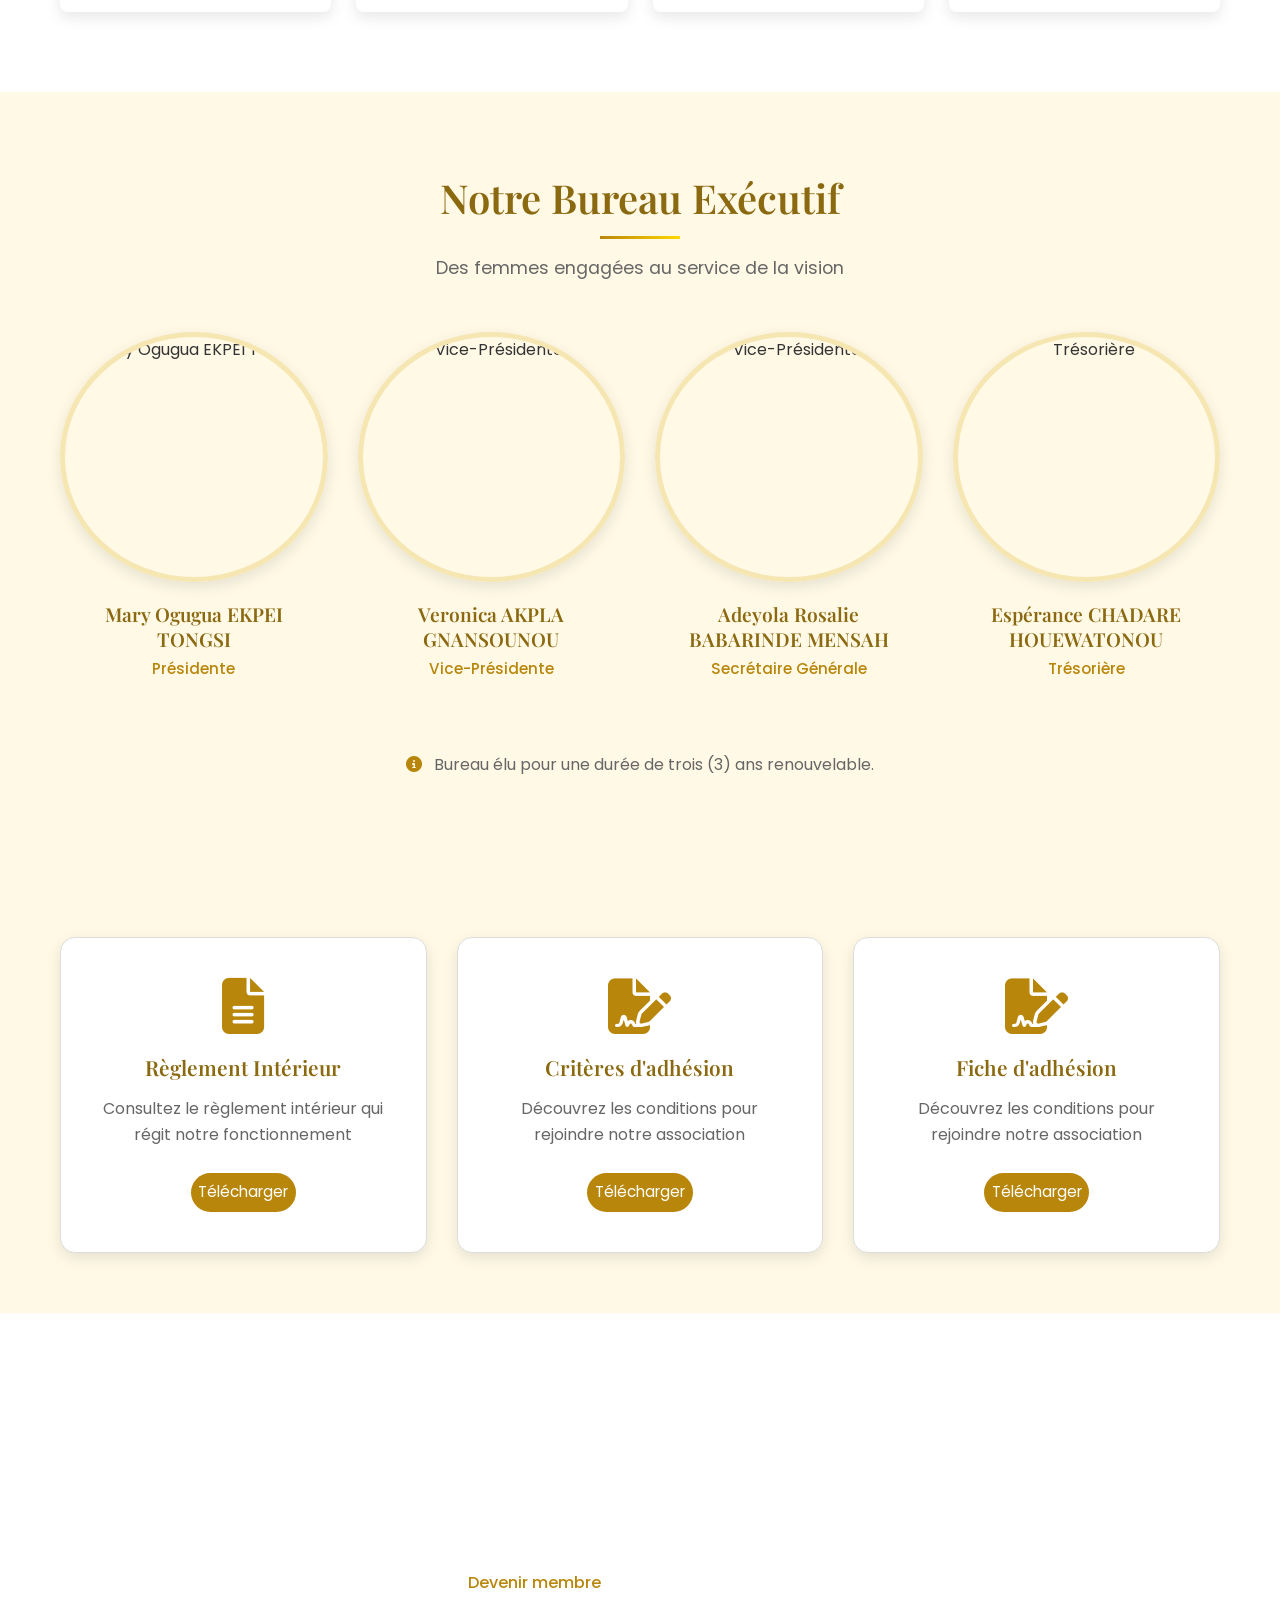
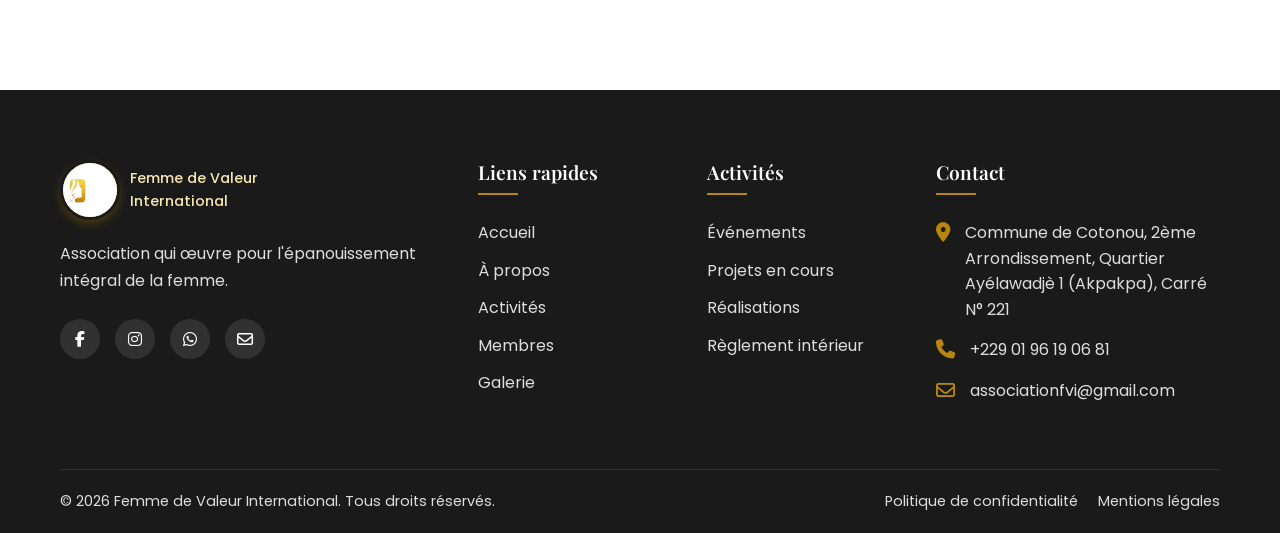
==== commit 72872df1: "Modification" ====
--- a/apropos.html
+++ b/apropos.html
@@ -27,7 +27,7 @@
     </div>
 </a>
                 
-                <button class="menu-toggle" id="menuToggle">
+                <button aria-label="menu" class="menu-toggle" id="menuToggle">
                     <span class="hamburger"></span>
                 </button>
                 
@@ -70,7 +70,7 @@
                         <i class="fas fa-bullseye"></i>
                     </div>
                     <h2>Notre Mission</h2>
-                    <p>Susciter des femmes vertueuses qui manifesteront la gloire de Dieu dans ces derniers jours.</p>
+                    <p>Notre mission est de susciter des femmes de valeur capables d’impacter leur génération</p>
                 </div>
                 
                 <div class="vision-card">
@@ -81,7 +81,7 @@
                     <ul class="vision-list">
                         <li><i class="fas fa-check-circle"></i> Susciter des femmes fortes et spirituelles qui feront des exploits dans cette génération</li>
                         <li><i class="fas fa-check-circle"></i> Donner aux femmes les moyens d'être des modèles et des leaders dans tous les aspects de la vie</li>
-                        <li><i class="fas fa-check-circle"></i> Outiller les femmes célibataires pour réussir dans le foyer, le ministère, les affaires</li>
+                        <li><i class="fas fa-check-circle"></i> Outiller les femmes vertueuses pour réussir dans le foyer, le ministère, les affaires</li>
                         <li><i class="fas fa-check-circle"></i> Inspirer les femmes à découvrir leur but, aspirer à la grandeur et vivre une vie épanouie</li>
                     </ul>
                 </div>
@@ -138,7 +138,6 @@
                         <i class="fas fa-heart"></i>
                     </div>
                     <h3>Intégrité</h3>
-                    <p>Vivre selon les principes chrétiens avec honnêteté et droiture dans toutes nos actions.</p>
                 </div>
                 
                 <div class="value-card">
@@ -146,7 +145,6 @@
                         <i class="fas fa-dove"></i>
                     </div>
                     <h3>Humilité</h3>
-                    <p>Reconnaître que nos talents et succès viennent de Dieu et servir avec un cœur humble.</p>
                 </div>
                 
                 <div class="value-card">
@@ -154,7 +152,6 @@
                         <i class="fas fa-pray"></i>
                     </div>
                     <h3>Foi</h3>
-                    <p>Une confiance inébranlable en Dieu et en ses promesses pour notre vie.</p>
                 </div>
                 
                 <div class="value-card">
@@ -162,7 +159,6 @@
                         <i class="fas fa-hand-holding-heart"></i>
                     </div>
                     <h3>Service</h3>
-                    <p>Mettre nos talents au service des autres, particulièrement des plus vulnérables.</p>
                 </div>
                 
                 <div class="value-card">
@@ -170,7 +166,6 @@
                         <i class="fas fa-hands"></i>
                     </div>
                     <h3>Compassion</h3>
-                    <p>Aimer et soutenir notre prochain avec bienveillance et empathie.</p>
                 </div>
                 
                 <div class="value-card">
@@ -178,64 +173,12 @@
                         <i class="fas fa-hand-holding-heart"></i>
                     </div>
                     <h3>Solidarité</h3>
-                    <p>Se soutenir mutuellement dans les joies comme dans les épreuves.</p>
-                </div>
-            </div>
-        </div>
-    </section>
-
-    <!-- Catégories de Membres -->
-    <section class="members-categories">
-        <div class="container">
-            <div class="section-header">
-                <h2 class="section-title">Catégories de Membres</h2>
-                <p class="section-subtitle">Différentes façons de s'impliquer dans notre association</p>
-            </div>
-            
-            <div class="categories-grid">
-                <div class="category-card">
-                    <div class="category-header">
-                        <i class="fas fa-crown"></i>
-                        <h3>Membres Fondatrices</h3>
-                    </div>
-                    <p>Personnes ayant participé à la création de l'association et à l'élaboration des statuts. Elles disposent de tous les droits : vote, éligibilité, participation aux grandes orientations.</p>
-                </div>
-                
-                <div class="category-card">
-                    <div class="category-header">
-                        <i class="fas fa-star"></i>
-                        <h3>Membres Actives</h3>
-                    </div>
-                    <p>Femmes ayant adhéré à la vision, à jour de cotisation, participant régulièrement aux activités. Elles disposent du droit de vote et peuvent occuper des fonctions de direction.</p>
-                </div>
-                
-                <div class="category-card">
-                    <div class="category-header">
-                        <i class="fas fa-heart"></i>
-                        <h3>Membres Sympathisantes</h3>
-                    </div>
-                    <p>Personnes soutenant la vision sans implication active. Participation aux événements publics et dons possibles, mais sans droit de vote ni fonction élective.</p>
-                </div>
-                
-                <div class="category-card">
-                    <div class="category-header">
-                        <i class="fas fa-medal"></i>
-                        <h3>Membres d'Honneur</h3>
-                    </div>
-                    <p>Titre décerné par le Bureau à toute personne ayant rendu des services exceptionnels à l'association. Invitées aux réunions sans droit de vote.</p>
-                </div>
-                
-                <div class="category-card">
-                    <div class="category-header">
-                        <i class="fas fa-hand-holding-usd"></i>
-                        <h3>Membres Bienfaitrices</h3>
-                    </div>
-                    <p>Personnes ou organisations soutenant régulièrement l'association par des dons financiers, matériels ou logistiques. Reçoivent des rapports d'activités sans pouvoir décisionnel.</p>
-                </div>
-            </div>
-        </div>
-    </section>
-
+                </div>
+            </div>
+        </div>
+    </section>
+
+   
     <!-- Moyens d'action -->
     <section class="our-actions">
         <div class="container">
@@ -297,7 +240,14 @@
                     <h3 class="member-name">Mary Ogugua EKPEI TONGSI</h3>
                     <p class="member-position">Présidente</p>
                 </div>
-                
+                 
+                <div class="board-member">
+                    <div class="member-photo">
+                        <img src="assets/images/vice-treasurer.jpg" alt="Vice-Présidente">
+                    </div>
+                    <h3 class="member-name">Veronica AKPLA GNANSOUNOU</h3>
+                    <p class="member-position">Vice-Présidente</p>
+                </div>
                 <div class="board-member">
                     <div class="member-photo">
                         <img src="assets/images/vice-president.jpg" alt="Vice-Présidente">
@@ -310,17 +260,10 @@
                     <div class="member-photo">
                         <img src="assets/images/treasurer.jpg" alt="Trésorière">
                     </div>
-                    <h3 class="member-name">Trésorière Générale</h3>
+                    <h3 class="member-name">Espérance CHADARE HOUEWATONOU</h3>
                     <p class="member-position">Trésorière</p>
                 </div>
-                
-                <div class="board-member">
-                    <div class="member-photo">
-                        <img src="assets/images/vice-treasurer.jpg" alt="Vice-Présidente">
-                    </div>
-                    <h3 class="member-name">Vice-Présidente</h3>
-                    <p class="member-position">Vice-Présidente</p>
-                </div>
+               
             </div>
             
             <div class="board-note">
@@ -332,28 +275,37 @@
     <!-- Documents légaux -->
     <section class="legal-documents">
         <div class="container">
-            <div class="documents-grid">
-                <div class="document-card">
-                    <i class="fas fa-file-pdf"></i>
-                    <h3>Statuts de l'association</h3>
-                    <p>Téléchargez les statuts officiels de Femme de Valeur International</p>
-                    <a href="#" class="btn-download">Télécharger</a>
-                </div>
-                
-                <div class="document-card">
-                    <i class="fas fa-file-alt"></i>
-                    <h3>Règlement Intérieur</h3>
-                    <p>Consultez le règlement intérieur qui régit notre fonctionnement</p>
-                    <a href="#" class="btn-download">Télécharger</a>
-                </div>
-                
-                <div class="document-card">
-                    <i class="fas fa-file-signature"></i>
-                    <h3>Critères d'adhésion</h3>
-                    <p>Découvrez les conditions pour rejoindre notre association</p>
-                    <a href="#" class="btn-download">Télécharger </a>
-                </div>
-            </div>
+           <div class="documents-grid">
+
+    <div class="document-card">
+        <i class="fas fa-file-alt"></i>
+        <h3>Règlement Intérieur</h3>
+        <p>Consultez le règlement intérieur qui régit notre fonctionnement</p>
+        <a href="pdf/1.pdf" class="btn-download" download target="_blank">
+            Télécharger
+        </a>
+    </div>
+    
+    <div class="document-card">
+        <i class="fas fa-file-signature"></i>
+        <h3>Critères d'adhésion</h3>
+        <p>Découvrez les conditions pour rejoindre notre association</p>
+        <a href="pdf/2.pdf" class="btn-download" download target="_blank"> 
+            Télécharger
+        </a>
+    </div>
+     
+    <div class="document-card">
+        <i class="fas fa-file-signature"></i>
+        <h3>Fiche d'adhésion</h3>
+        <p>Découvrez les conditions pour rejoindre notre association</p>
+        <a href="pdf/3.pdf" class="btn-download" download target="_blank"> 
+            Télécharger
+        </a>
+    </div>
+
+</div>
+
         </div>
     </section>
 
@@ -372,6 +324,7 @@
     </section>
 
     <!-- Footer -->
+   <!-- Footer -->
     <footer class="footer">
         <div class="container">
             <div class="footer-grid">
@@ -381,11 +334,10 @@
                             <img src="assets/images/logo.jpeg" alt="Femme de Valeur International" class="logo-img">
                         </div>
                         <div class="logo-text">
-                             <span class="logo-subtitle">Femme de Valeur <br>International</span>
-                        
+                            <span class="logo-subtitle">Femme de Valeur <br>International</span>
                         </div>
                     </div>
-                    <p class="footer-description">Association qui œuvre pour l'épanouissement intégral de la femme selon les valeurs chrétiennes.</p>
+                    <p class="footer-description">Association qui œuvre pour l'épanouissement intégral de la femme.</p>
                     <div class="social-links">
                         <a href="#" class="social-link"><i class="fab fa-facebook-f"></i></a>
                         <a href="#" class="social-link"><i class="fab fa-instagram"></i></a>
@@ -408,10 +360,10 @@
                 <div class="footer-col">
                     <h3 class="footer-title">Activités</h3>
                     <ul class="footer-links">
-                        <li><a href="activites.html#evenements">Événements</a></li>
-                        <li><a href="activites.html#projets-en-cours">Projets en cours</a></li>
-                        <li><a href="activites.html#realisations">Réalisations</a></li>
-                        <li><a href="#">Règlement intérieur</a></li>
+                        <li><a href="#evenements" class="section-link" data-section="evenements">Événements</a></li>
+                        <li><a href="#projets-en-cours" class="section-link" data-section="projets-en-cours">Projets en cours</a></li>
+                        <li><a href="#realisations" class="section-link" data-section="realisations">Réalisations</a></li>
+                        <li><a href="reglement.html">Règlement intérieur</a></li>
                     </ul>
                 </div>
                 
@@ -444,6 +396,7 @@
         </div>
     </footer>
 
+
     <script src="script.js"></script>
 </body>
 </html>
--- a/style1.css
+++ b/style1.css
@@ -718,7 +718,7 @@
    ------------------------------------ */
 .our-actions {
     padding: 80px 0;
-    background-color: var(--off-white);
+    background-color: #ffffff;
 }
 
 .actions-grid {
@@ -1498,7 +1498,7 @@
 
 .social-grid {
     display: grid;
-    grid-template-columns: repeat(4, 1fr);
+    grid-template-columns: repeat(3, 1fr);
     gap: 25px;
     max-width: 900px;
     margin: 0 auto;
@@ -1611,7 +1611,7 @@
 }
 
 .faq-answer {
-    padding: 0 25px;
+    padding: 0 45px;
     max-height: 0;
     overflow: hidden;
     transition: max-height 0.3s ease;
@@ -1620,7 +1620,7 @@
 
 .faq-item.active .faq-answer {
     padding: 0 25px 20px;
-    max-height: 200px;
+    max-height: 500px;
 }
 
 .faq-item.active .faq-toggle i {
@@ -2287,144 +2287,788 @@
     margin-bottom: 20px;
     font-size: 0.95rem;
 }
-
-/* Organe de Contrôle */
-.control-committee {
-    padding: 60px 0 80px;
-    background-color: var(--white);
-}
-
-.control-card {
+/* GALERIE GALERIE GALERIE */
+/* ------------------------------------
+   PAGE HEADER (GALERIE)
+   ------------------------------------ */
+.page-header {
+    background: linear-gradient(rgba(0,0,0,0.6), rgba(0,0,0,0.6)), url('assets/images/page-header-bg.jpg');
+    background-size: cover;
+    background-position: center;
+    padding: 150px 0 80px;
+    text-align: center;
+    color: #FFFFFF;
+    margin-top: 80px;
+}
+
+.page-header .page-title {
+    font-size: 3rem;
+    margin-bottom: 15px;
+    font-weight: 700;
+    font-family: 'Playfair Display', serif;
+}
+
+.page-header .breadcrumb {
+    font-size: 1rem;
+}
+
+.page-header .breadcrumb a {
+    color: #F5E6B2;
+    text-decoration: none;
+}
+
+.page-header .breadcrumb a:hover {
+    color: #FFD700;
+    text-decoration: underline;
+}
+
+/* ------------------------------------
+   FILTER SECTION (GALERIE)
+   ------------------------------------ */
+.filter-section {
+    padding: 40px 0;
+    background: linear-gradient(135deg, #8B6910, #B8860B);
+    position: relative;
+}
+
+.filter-section .filter-wrapper {
+    display: flex;
+    justify-content: space-between;
+    align-items: center;
+    flex-wrap: wrap;
+    gap: 20px;
+}
+
+.filter-section .filter-buttons {
+    display: flex;
+    flex-wrap: wrap;
+    gap: 12px;
+}
+
+.filter-section .filter-btn {
+    padding: 12px 24px;
+    border: 2px solid rgba(255,255,255,0.2);
+    border-radius: 50px;
+    background: transparent;
+    color: #FFFFFF;
+    font-size: 1rem;
+    font-weight: 500;
+    cursor: pointer;
+    transition: all 0.3s ease;
+    display: flex;
+    align-items: center;
+    gap: 8px;
+}
+
+.filter-section .filter-btn .count {
+    background: rgba(255,255,255,0.2);
+    padding: 4px 10px;
+    border-radius: 50px;
+    font-size: 0.85rem;
+    font-weight: 600;
+    transition: all 0.3s ease;
+}
+
+.filter-section .filter-btn:hover {
+    border-color: #FFD700;
+    transform: translateY(-2px);
+    background: rgba(255,255,255,0.1);
+}
+
+.filter-section .filter-btn.active {
+    background: #FFD700;
+    border-color: #FFD700;
+    color: #8B6910;
+    font-weight: 600;
+    box-shadow: 0 5px 20px rgba(255, 215, 0, 0.3);
+}
+
+.filter-section .filter-btn.active .count {
+    background: #8B6910;
+    color: #FFFFFF;
+}
+
+.filter-section .filter-search {
+    position: relative;
+    min-width: 300px;
+}
+
+.filter-section .filter-search i {
+    position: absolute;
+    left: 16px;
+    top: 50%;
+    transform: translateY(-50%);
+    color: #FFFFFF;
+    opacity: 0.7;
+    transition: all 0.3s ease;
+}
+
+.filter-section .filter-search input {
+    width: 100%;
+    padding: 14px 20px 14px 48px;
+    border: 2px solid rgba(255,255,255,0.2);
+    border-radius: 50px;
+    background: rgba(255,255,255,0.1);
+    color: #FFFFFF;
+    font-size: 1rem;
+    transition: all 0.3s ease;
+}
+
+.filter-section .filter-search input:focus {
+    outline: none;
+    border-color: #FFD700;
+    background: rgba(255,255,255,0.2);
+    box-shadow: 0 0 0 4px rgba(255, 215, 0, 0.1);
+}
+
+.filter-section .filter-search input:focus + i {
+    opacity: 1;
+    color: #FFD700;
+}
+
+.filter-section .filter-search input::placeholder {
+    color: rgba(255,255,255,0.6);
+}
+
+/* ------------------------------------
+   GALERIE MAIN
+   ------------------------------------ */
+.gallery-main {
+    padding: 60px 0;
+    background-color: #FFF9E6;
+}
+
+/* Grille de la galerie */
+.gallery-main .gallery-grid {
+    display: grid;
+    grid-template-columns: repeat(auto-fill, minmax(350px, 1fr));
+    gap: 30px;
+    margin-bottom: 60px;
+}
+
+/* Éléments de la galerie */
+.gallery-main .gallery-item {
+    background: #FFFFFF;
+    border-radius: 15px;
+    overflow: hidden;
+    box-shadow: 0 5px 15px rgba(0,0,0,0.1);
+    transition: all 0.3s ease;
+    cursor: pointer;
+    position: relative;
+    opacity: 0;
+    animation: galleryFadeInUp 0.6s ease forwards;
+}
+
+@keyframes galleryFadeInUp {
+    from {
+        opacity: 0;
+        transform: translateY(30px);
+    }
+    to {
+        opacity: 1;
+        transform: translateY(0);
+    }
+}
+
+.gallery-main .gallery-item:nth-child(1) { animation-delay: 0.1s; }
+.gallery-main .gallery-item:nth-child(2) { animation-delay: 0.2s; }
+.gallery-main .gallery-item:nth-child(3) { animation-delay: 0.3s; }
+.gallery-main .gallery-item:nth-child(4) { animation-delay: 0.4s; }
+.gallery-main .gallery-item:nth-child(5) { animation-delay: 0.5s; }
+.gallery-main .gallery-item:nth-child(6) { animation-delay: 0.6s; }
+.gallery-main .gallery-item:nth-child(7) { animation-delay: 0.7s; }
+.gallery-main .gallery-item:nth-child(8) { animation-delay: 0.8s; }
+
+.gallery-main .gallery-item:hover {
+    transform: translateY(-10px);
+    box-shadow: 0 15px 40px rgba(0,0,0,0.15);
+}
+
+.gallery-main .gallery-image-wrapper {
+    position: relative;
+    overflow: hidden;
+    aspect-ratio: 4/3;
+}
+
+.gallery-main .gallery-image {
+    width: 100%;
+    height: 100%;
+    object-fit: cover;
+    transition: transform 0.6s cubic-bezier(0.4, 0, 0.2, 1);
+}
+
+.gallery-main .gallery-item:hover .gallery-image {
+    transform: scale(1.1);
+}
+
+.gallery-main .image-overlay {
+    position: absolute;
+    top: 0;
+    left: 0;
+    width: 100%;
+    height: 100%;
+    background: linear-gradient(to bottom, rgba(184, 134, 11, 0.2), rgba(139, 105, 16, 0.8));
+    display: flex;
+    align-items: center;
+    justify-content: center;
+    opacity: 0;
+    transition: all 0.3s ease;
+}
+
+.gallery-main .image-overlay i {
+    color: #FFFFFF;
+    font-size: 2.5rem;
+    transform: scale(0.5);
+    transition: all 0.3s ease;
+    background: #FFD700;
+    width: 60px;
+    height: 60px;
+    border-radius: 50%;
+    display: flex;
+    align-items: center;
+    justify-content: center;
+    box-shadow: 0 5px 20px rgba(0,0,0,0.3);
+}
+
+.gallery-main .gallery-item:hover .image-overlay {
+    opacity: 1;
+}
+
+.gallery-main .gallery-item:hover .image-overlay i {
+    transform: scale(1);
+}
+
+.gallery-main .gallery-category {
+    position: absolute;
+    top: 15px;
+    right: 15px;
+    background: #FFD700;
+    color: #8B6910;
+    padding: 6px 15px;
+    border-radius: 50px;
+    font-size: 0.8rem;
+    font-weight: 600;
+    text-transform: uppercase;
+    letter-spacing: 1px;
+    box-shadow: 0 3px 10px rgba(0,0,0,0.2);
+    z-index: 2;
+}
+
+.gallery-main .gallery-caption {
+    padding: 20px;
+}
+
+.gallery-main .gallery-caption h3 {
+    font-size: 1.3rem;
+    font-weight: 600;
+    margin-bottom: 12px;
+    color: #8B6910;
+    font-family: 'Poppins', sans-serif;
+}
+
+.gallery-main .gallery-caption p {
+    color: #666666;
+    font-size: 0.95rem;
+    margin-bottom: 8px;
+    display: flex;
+    align-items: center;
+    gap: 8px;
+}
+
+.gallery-main .gallery-caption p i {
+    color: #B8860B;
+    width: 16px;
+}
+
+.gallery-main .caption-footer {
+    display: flex;
+    justify-content: space-between;
+    margin-top: 15px;
+    padding-top: 15px;
+    border-top: 1px solid #DDDDDD;
+}
+
+.gallery-main .caption-footer span {
+    display: flex;
+    align-items: center;
+    gap: 6px;
+    color: #666666;
+    font-size: 0.9rem;
+}
+
+.gallery-main .caption-footer i {
+    color: #B8860B;
+    transition: all 0.3s ease;
+}
+
+.gallery-main .likes:hover i {
+    color: #e74c3c;
+    transform: scale(1.2);
+}
+
+/* Statistiques de la galerie */
+.gallery-main .gallery-stats {
+    display: grid;
+    grid-template-columns: repeat(auto-fit, minmax(200px, 1fr));
+    gap: 30px;
+    margin: 60px 0;
+    padding: 40px;
+    background: #FFFFFF;
+    border-radius: 15px;
+    box-shadow: 0 5px 15px rgba(0,0,0,0.1);
+}
+
+.gallery-main .stat-item {
+    text-align: center;
+    padding: 20px;
+    border-radius: 8px;
+    background: linear-gradient(135deg, #B8860B, #8B6910);
+    color: #FFFFFF;
+    transition: all 0.3s ease;
+}
+
+.gallery-main .stat-item:nth-child(2) {
+    background: linear-gradient(135deg, #DAA520, #B8860B);
+}
+
+.gallery-main .stat-item:nth-child(3) {
+    background: linear-gradient(135deg, #B8860B, #8B6910);
+}
+
+.gallery-main .stat-item:nth-child(4) {
+    background: linear-gradient(135deg, #8B6910, #5D3E1E);
+}
+
+.gallery-main .stat-item:hover {
+    transform: scale(1.05);
+    box-shadow: 0 10px 25px rgba(0,0,0,0.15);
+}
+
+.gallery-main .stat-number {
+    font-size: 2.5rem;
+    font-weight: 700;
+    display: block;
+    margin-bottom: 5px;
+    font-family: 'Playfair Display', serif;
+}
+
+.gallery-main .stat-label {
+    font-size: 1.1rem;
+    opacity: 0.9;
+}
+
+/* Section Valeurs */
+.gallery-main .gallery-values {
+    margin: 60px 0;
+    text-align: center;
+}
+
+.gallery-main .values-title {
+    font-size: 2.5rem;
+    margin-bottom: 40px;
+    color: #8B6910;
+    position: relative;
+    display: inline-block;
+    font-family: 'Playfair Display', serif;
+}
+
+.gallery-main .values-title::after {
+    content: '';
+    position: absolute;
+    bottom: -10px;
+    left: 50%;
+    transform: translateX(-50%);
+    width: 80px;
+    height: 4px;
+    background: linear-gradient(90deg, #B8860B, #FFD700);
+    border-radius: 2px;
+}
+
+.gallery-main .values-grid {
+    display: flex;
+    flex-wrap: wrap;
+    justify-content: center;
+    gap: 15px;
     max-width: 800px;
     margin: 0 auto;
-    background: linear-gradient(135deg, var(--white), var(--off-white));
-    padding: 50px;
-    border-radius: var(--border-radius-lg);
-    box-shadow: var(--shadow);
+}
+
+.gallery-main .value-tag {
+    padding: 12px 25px;
+    background: #FFFFFF;
+    border: 2px solid #F5E6B2;
+    border-radius: 50px;
+    font-size: 1rem;
+    font-weight: 500;
+    color: #8B6910;
+    transition: all 0.3s ease;
+    cursor: default;
+    box-shadow: 0 5px 15px rgba(0,0,0,0.05);
+}
+
+.gallery-main .value-tag:hover {
+    background: linear-gradient(135deg, #B8860B, #8B6910);
+    border-color: #B8860B;
+    color: #FFFFFF;
+    transform: translateY(-3px);
+    box-shadow: 0 10px 25px rgba(0,0,0,0.15);
+}
+
+/* Association Brand */
+.gallery-main .association-brand {
     text-align: center;
-    border: 2px solid var(--primary-color);
+    margin-top: 60px;
+    padding: 30px;
+    background: linear-gradient(135deg, #8B6910, #B8860B);
+    border-radius: 15px;
+    color: #FFFFFF;
+    font-size: 1.5rem;
+    font-weight: 600;
+    letter-spacing: 2px;
+    text-transform: uppercase;
     position: relative;
-}
-
-.control-icon {
-    width: 80px;
-    height: 80px;
-    background: linear-gradient(135deg, var(--primary-color), var(--primary-dark));
+    overflow: hidden;
+}
+
+.gallery-main .association-brand::before {
+    content: '';
+    position: absolute;
+    top: -50%;
+    left: -50%;
+    width: 200%;
+    height: 200%;
+    background: linear-gradient(
+        45deg,
+        transparent 30%,
+        rgba(255, 215, 0, 0.2) 50%,
+        transparent 70%
+    );
+    animation: galleryShine 3s infinite;
+}
+
+@keyframes galleryShine {
+    0% {
+        transform: translateX(-100%) translateY(-100%) rotate(45deg);
+    }
+    100% {
+        transform: translateX(100%) translateY(100%) rotate(45deg);
+    }
+}
+
+/* ------------------------------------
+   LIGHTBOX (GALERIE)
+   ------------------------------------ */
+.gallery-lightbox {
+    position: fixed;
+    top: 0;
+    left: 0;
+    width: 100%;
+    height: 100%;
+    background: rgba(0,0,0,0.95);
+    z-index: 2000;
+    display: none;
+    align-items: center;
+    justify-content: center;
+    backdrop-filter: blur(10px);
+}
+
+.gallery-lightbox.active {
+    display: flex;
+    animation: lightboxFadeIn 0.3s ease;
+}
+
+@keyframes lightboxFadeIn {
+    from { opacity: 0; }
+    to { opacity: 1; }
+}
+
+.gallery-lightbox .lightbox-content {
+    position: relative;
+    max-width: 90%;
+    max-height: 90%;
+}
+
+.gallery-lightbox .lightbox-content img {
+    max-width: 100%;
+    max-height: 80vh;
+    border-radius: 15px;
+    box-shadow: 0 15px 40px rgba(0,0,0,0.3);
+    border: 3px solid #FFD700;
+}
+
+.gallery-lightbox .lightbox-caption {
+    position: absolute;
+    bottom: -50px;
+    left: 0;
+    right: 0;
+    text-align: center;
+    color: #FFFFFF;
+    font-size: 1.1rem;
+    padding: 10px;
+    background: linear-gradient(to top, rgba(0,0,0,0.8), transparent);
+}
+
+.gallery-lightbox .lightbox-close {
+    position: absolute;
+    top: 20px;
+    right: 30px;
+    font-size: 3rem;
+    color: #FFFFFF;
+    background: none;
+    border: none;
+    cursor: pointer;
+    z-index: 2001;
+    transition: all 0.3s ease;
+    width: 50px;
+    height: 50px;
+    display: flex;
+    align-items: center;
+    justify-content: center;
     border-radius: 50%;
+}
+
+.gallery-lightbox .lightbox-close:hover {
+    color: #FFD700;
+    transform: rotate(90deg);
+    background: rgba(255,255,255,0.1);
+}
+
+.gallery-lightbox .lightbox-nav {
+    position: absolute;
+    top: 50%;
+    transform: translateY(-50%);
+    width: 60px;
+    height: 60px;
+    border-radius: 50%;
+    background: rgba(184, 134, 11, 0.2);
+    border: 2px solid #FFD700;
+    color: #FFFFFF;
+    font-size: 2rem;
+    cursor: pointer;
+    z-index: 2001;
+    transition: all 0.3s ease;
     display: flex;
     align-items: center;
     justify-content: center;
-    margin: -90px auto 30px;
-    color: var(--white);
-    font-size: 2.5rem;
-    border: 5px solid var(--white);
-    box-shadow: var(--shadow);
-}
-
-.control-card h3 {
-    font-size: 2rem;
-    color: var(--primary-dark);
-    margin-bottom: 5px;
-}
-
-.control-subtitle {
-    color: var(--primary-color);
-    font-size: 1rem;
-    margin-bottom: 25px;
-    font-style: italic;
-}
-
-.control-content {
-    text-align: left;
-}
-
-.control-content p {
-    color: var(--text-light);
-    margin-bottom: 25px;
-    font-size: 1.1rem;
-    line-height: 1.7;
-}
-
-.control-missions h4 {
-    color: var(--primary-dark);
-    margin-bottom: 15px;
-    font-size: 1.2rem;
-}
-
-.control-missions ul {
-    list-style: none;
-}
-
-.control-missions li {
-    margin-bottom: 12px;
-    color: var(--text-light);
-    display: flex;
-    align-items: center;
-    gap: 10px;
-}
-
-.control-missions li i {
-    color: var(--primary-color);
-}
-
-/* Responsive */
-@media (max-width: 1024px) {
-    .board-grid {
+    backdrop-filter: blur(5px);
+}
+
+.gallery-lightbox .lightbox-nav:hover {
+    background: #FFD700;
+    color: #8B6910;
+    transform: translateY(-50%) scale(1.1);
+}
+
+.gallery-lightbox .lightbox-nav.prev {
+    left: 20px;
+}
+
+.gallery-lightbox .lightbox-nav.next {
+    right: 20px;
+}
+
+/* ------------------------------------
+   RESPONSIVE
+   ------------------------------------ */
+@media screen and (max-width: 1200px) {
+    .gallery-main .gallery-grid {
+        grid-template-columns: repeat(auto-fill, minmax(300px, 1fr));
+        gap: 25px;
+    }
+}
+
+@media screen and (max-width: 992px) {
+    .page-header .page-title {
+        font-size: 2.5rem;
+    }
+    
+    .filter-section .filter-wrapper {
+        flex-direction: column;
+        align-items: stretch;
+    }
+    
+    .filter-section .filter-buttons {
+        justify-content: center;
+    }
+    
+    .filter-section .filter-search {
+        width: 100%;
+        min-width: auto;
+    }
+    
+    .gallery-main .gallery-stats {
         grid-template-columns: repeat(2, 1fr);
-    }
-    
-    .categories-detailed-grid {
-        grid-template-columns: repeat(2, 1fr);
-    }
-}
-
-@media (max-width: 768px) {
-    .rights-duties-grid {
+        padding: 30px;
+    }
+    
+    .gallery-main .values-title {
+        font-size: 2rem;
+    }
+    
+    .gallery-main .association-brand {
+        font-size: 1.2rem;
+    }
+}
+
+@media screen and (max-width: 768px) {
+    .page-header {
+        padding: 120px 0 60px;
+    }
+    
+    .page-header .page-title {
+        font-size: 2rem;
+    }
+    
+    .filter-section {
+        padding: 30px 0;
+    }
+    
+    .filter-section .filter-btn {
+        padding: 10px 18px;
+        font-size: 0.9rem;
+    }
+    
+    .gallery-main {
+        padding: 40px 0;
+    }
+    
+    .gallery-main .gallery-grid {
         grid-template-columns: 1fr;
-    }
-    
-    .benefits-grid {
+        gap: 20px;
+    }
+    
+    .gallery-main .gallery-caption h3 {
+        font-size: 1.2rem;
+    }
+    
+    .gallery-main .values-grid {
+        gap: 12px;
+        padding: 0 15px;
+    }
+    
+    .gallery-main .value-tag {
+        padding: 10px 20px;
+        font-size: 0.9rem;
+    }
+    
+    .gallery-lightbox .lightbox-nav {
+        width: 45px;
+        height: 45px;
+        font-size: 1.5rem;
+    }
+    
+    .gallery-lightbox .lightbox-nav.prev {
+        left: 10px;
+    }
+    
+    .gallery-lightbox .lightbox-nav.next {
+        right: 10px;
+    }
+    
+    .gallery-lightbox .lightbox-close {
+        top: 15px;
+        right: 20px;
+        font-size: 2.5rem;
+    }
+}
+
+@media screen and (max-width: 576px) {
+    .page-header {
+        padding: 100px 0 40px;
+    }
+    
+    .page-header .page-title {
+        font-size: 1.8rem;
+    }
+    
+    .filter-section {
+        padding: 20px 0;
+    }
+    
+    .filter-section .filter-buttons {
+        gap: 8px;
+    }
+    
+    .filter-section .filter-btn {
+        padding: 8px 15px;
+        font-size: 0.85rem;
+    }
+    
+    .filter-section .filter-btn .count {
+        padding: 3px 8px;
+        font-size: 0.75rem;
+    }
+    
+    .gallery-main .gallery-stats {
         grid-template-columns: 1fr;
-    }
-    
-    .board-grid {
-        grid-template-columns: repeat(2, 1fr);
-    }
-    
-    .categories-detailed-grid {
-        grid-template-columns: 1fr;
-    }
-    
-    .control-card {
-        padding: 30px 20px;
-    }
-    
-    .control-icon {
-        width: 60px;
-        height: 60px;
+        gap: 15px;
+        padding: 20px;
+    }
+    
+    .gallery-main .stat-number {
+        font-size: 2rem;
+    }
+    
+    .gallery-main .stat-label {
+        font-size: 1rem;
+    }
+    
+    .gallery-main .values-title {
         font-size: 1.8rem;
-        margin-top: -70px;
-    }
-}
-
-@media (max-width: 480px) {
-    .board-grid {
-        grid-template-columns: 1fr;
-    }
-    
-    .amount {
-        font-size: 2.5rem;
-    }
-    
-    .cotisation-card {
+    }
+    
+    .gallery-main .association-brand {
+        font-size: 1rem;
         padding: 20px;
     }
     
-    .advantages-list {
-        padding: 20px;
-    }
-    
-    .member-photo {
-        height: 200px;
+    .gallery-main .gallery-caption {
+        padding: 15px;
+    }
+    
+    .gallery-main .caption-footer {
+        flex-direction: column;
+        gap: 10px;
+        align-items: flex-start;
+    }
+    
+    .gallery-lightbox .lightbox-nav {
+        width: 35px;
+        height: 35px;
+        font-size: 1rem;
+    }
+    
+    .gallery-lightbox .lightbox-content img {
+        max-height: 70vh;
+    }
+}
+
+@media screen and (max-width: 380px) {
+    .filter-section .filter-btn {
+        width: 100%;
+        justify-content: center;
+    }
+    
+    .filter-section .filter-buttons {
+        flex-direction: column;
+        width: 100%;
+    }
+    
+    .gallery-main .value-tag {
+        width: 100%;
+    }
+}
+
+/* Animation de transition pour le filtrage */
+.gallery-main .gallery-item.hide {
+    animation: galleryFadeOut 0.4s ease forwards;
+    pointer-events: none;
+}
+
+@keyframes galleryFadeOut {
+    to {
+        opacity: 0;
+        transform: scale(0.8);
+        display: none;
     }
 }
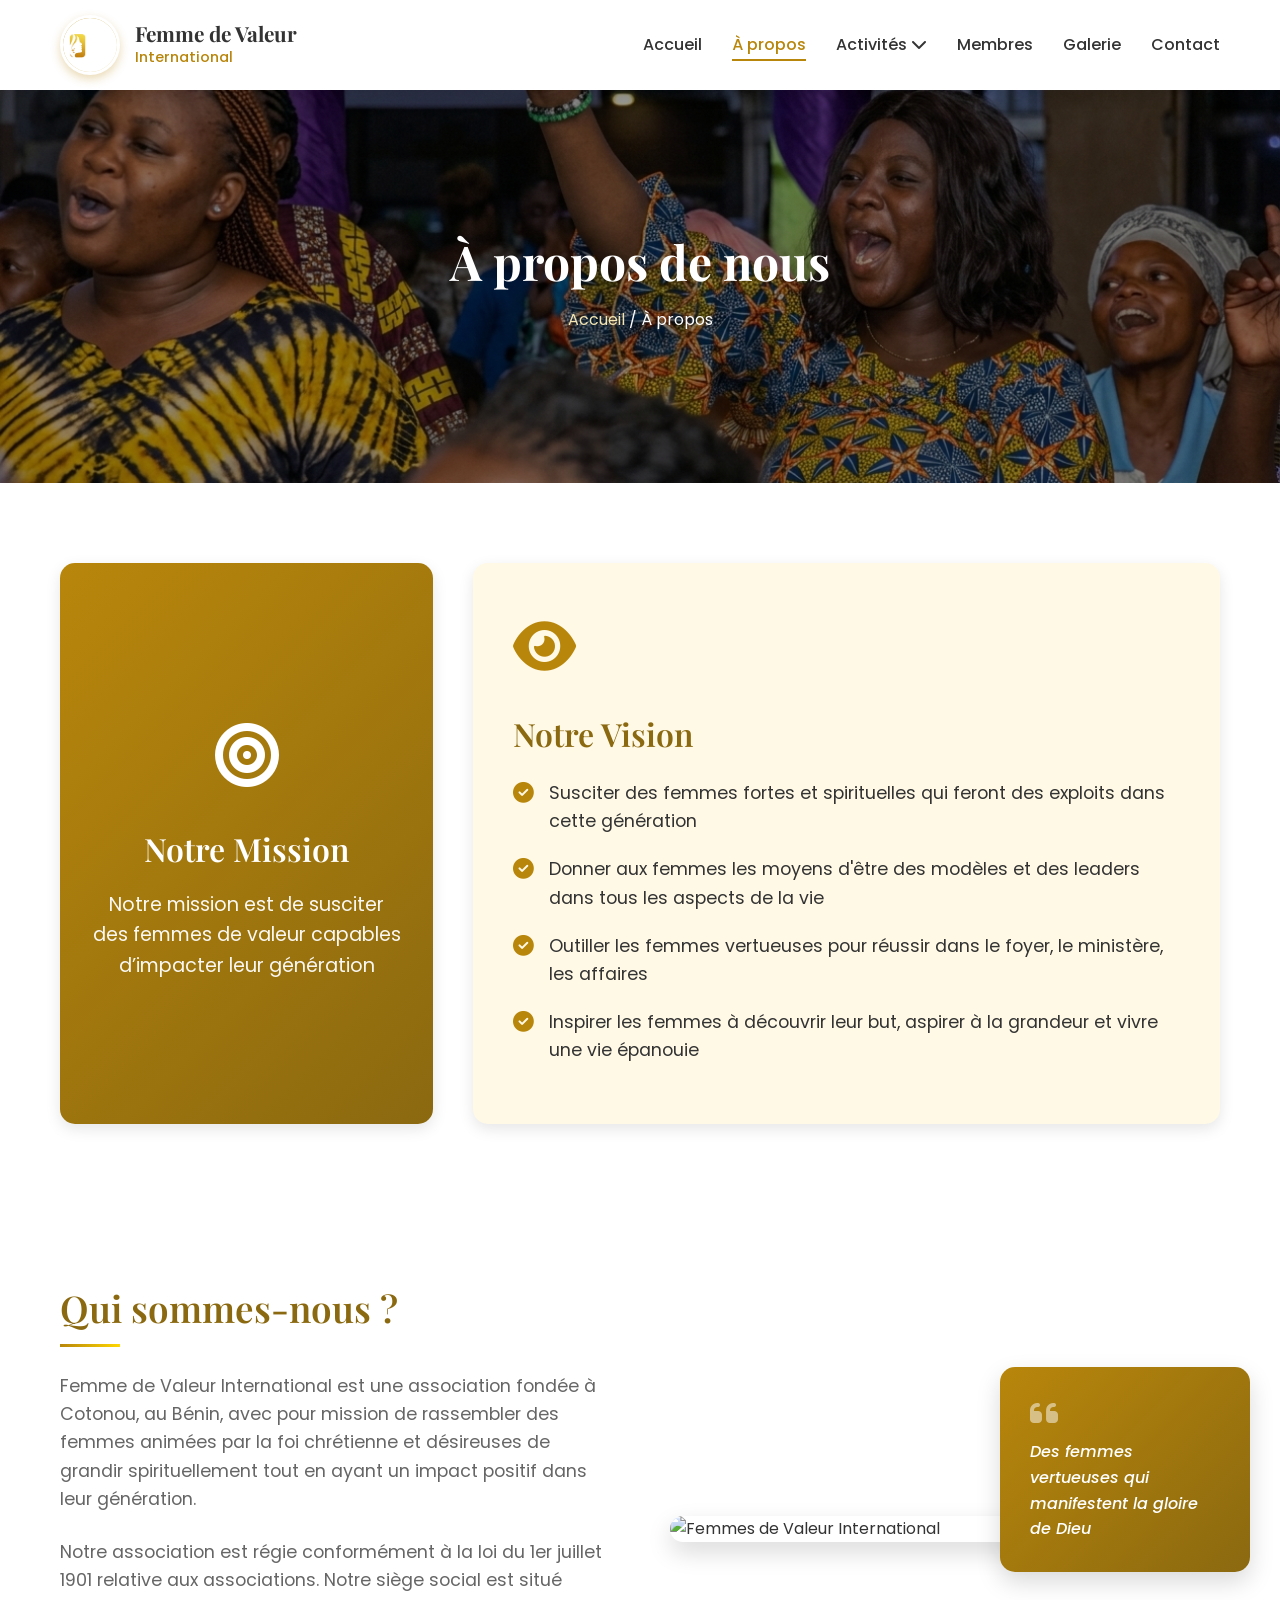
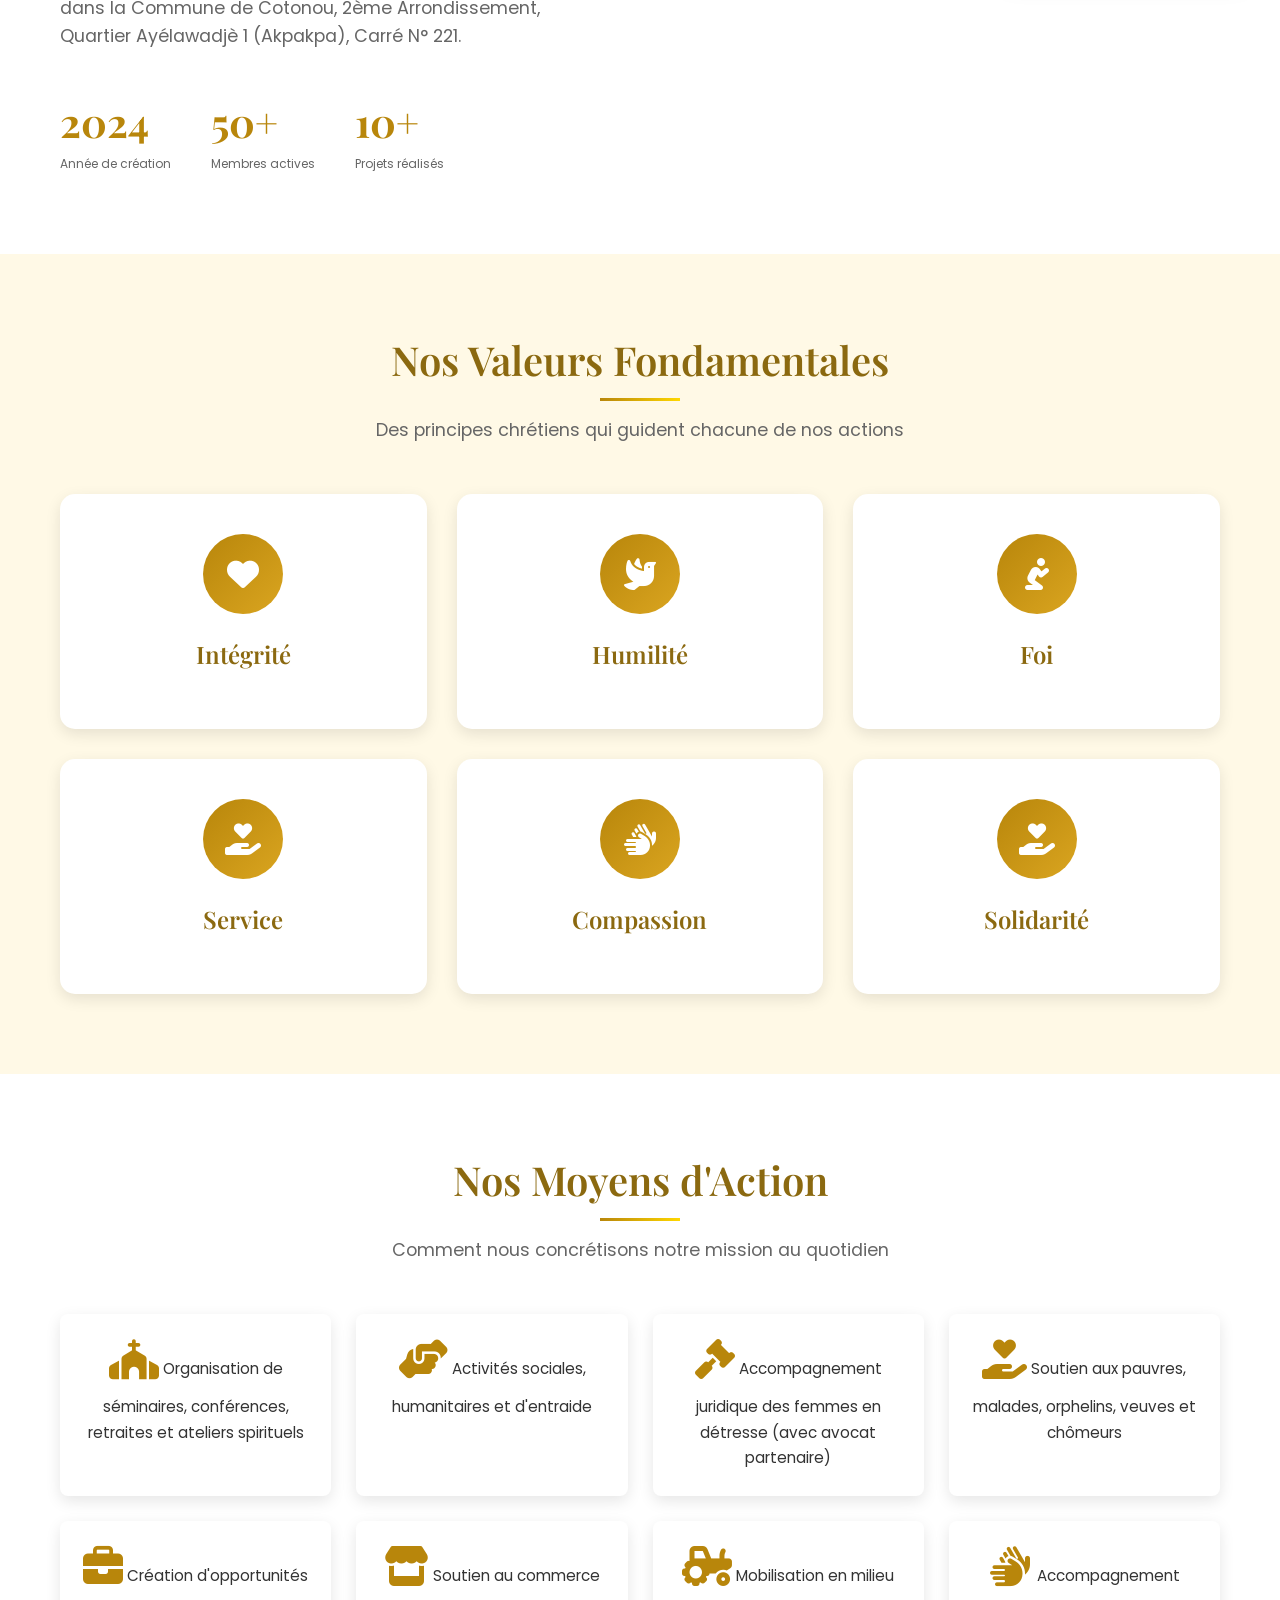
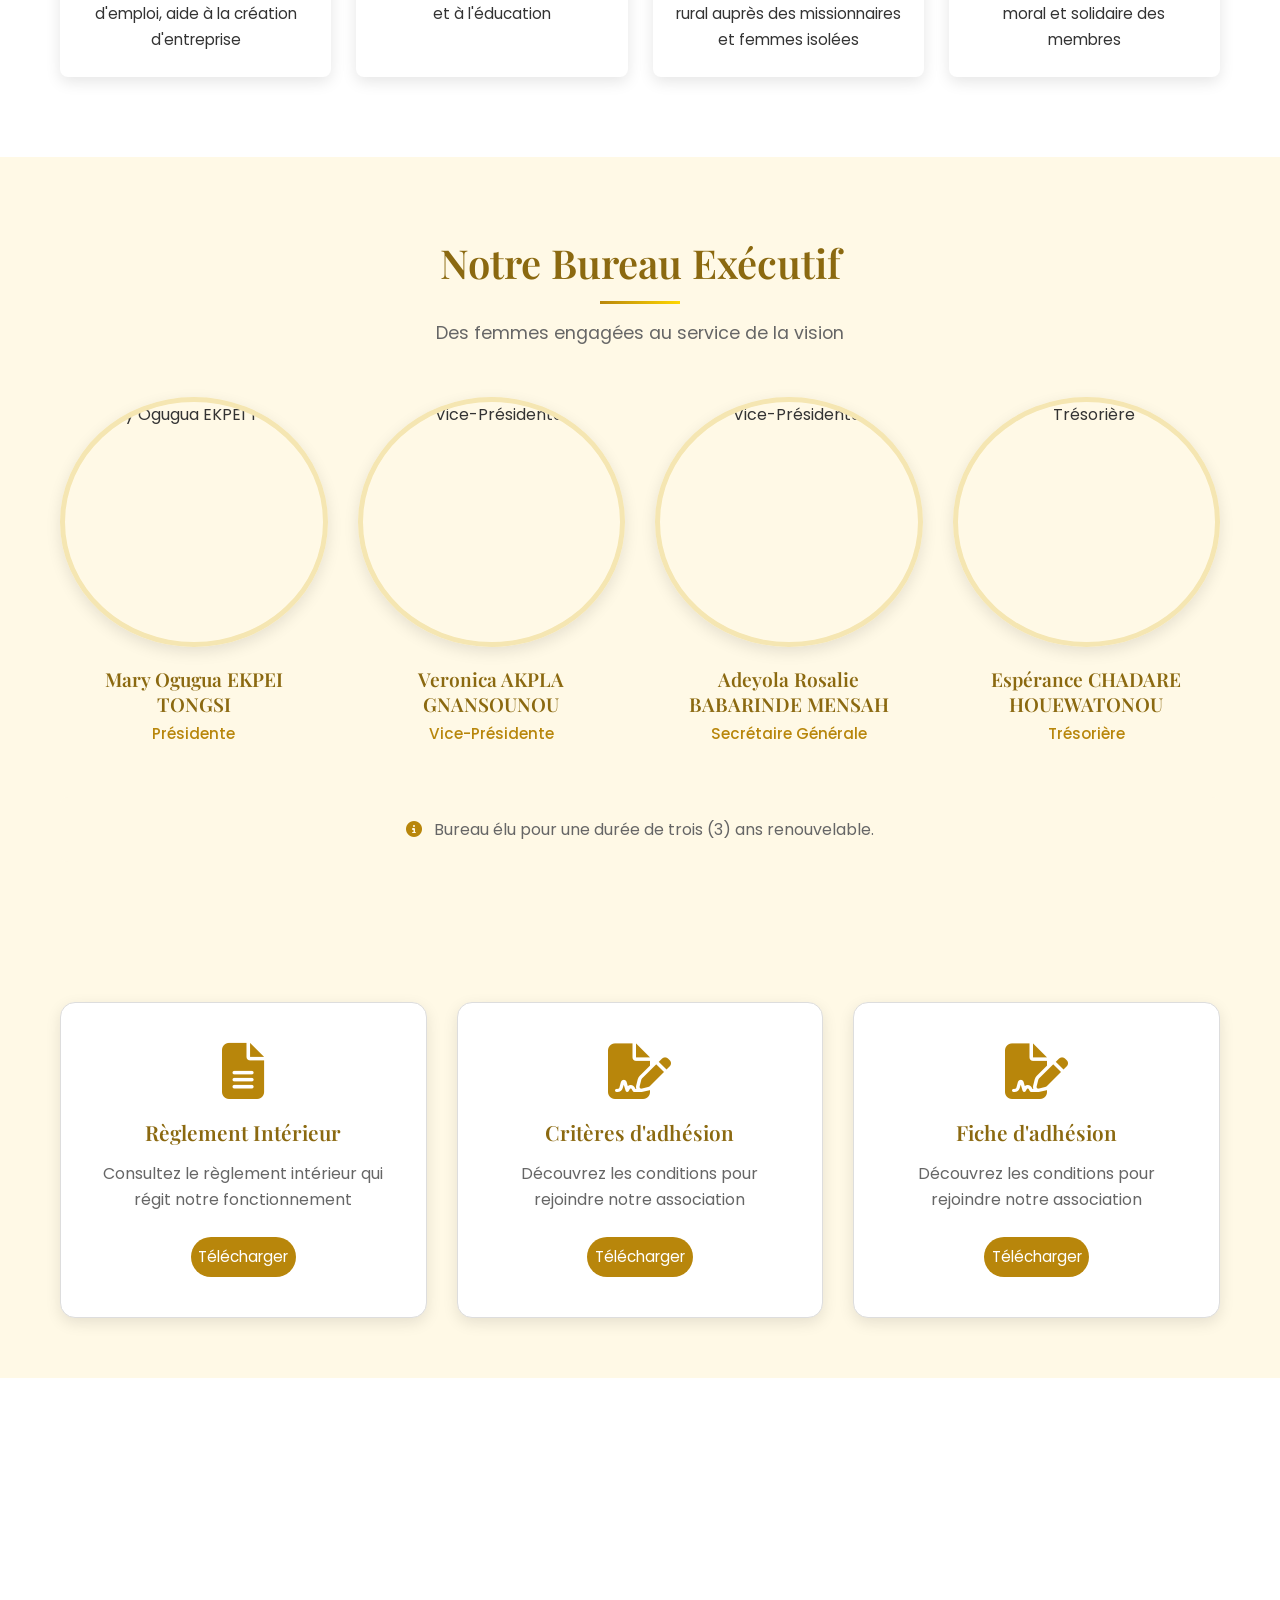
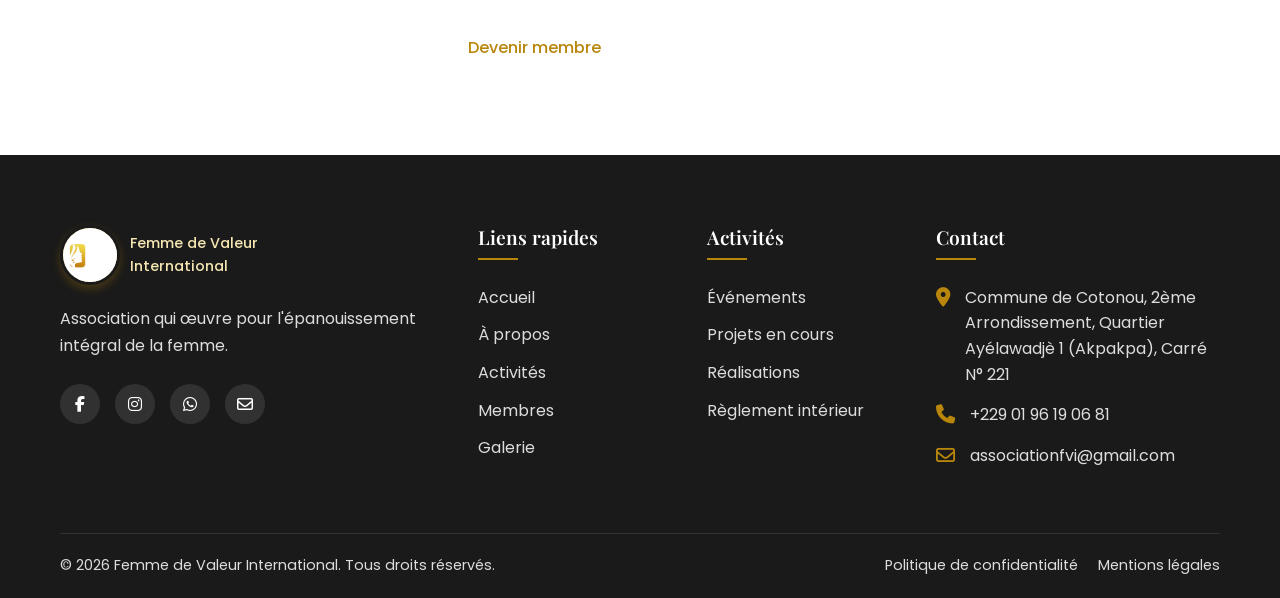
==== commit 05ee2782: "05/03/2026" ====
--- a/apropos.html
+++ b/apropos.html
@@ -34,13 +34,11 @@
                 <ul class="nav-menu">
                     <li><a href="index.html" class="nav-link">Accueil</a></li>
                     <li><a href="apropos.html" class="nav-link active">À propos</a></li>
-                    <li class="dropdown">
-                        <a href="#" class="nav-link dropdown-toggle">Activités <i class="fas fa-chevron-down"></i></a>
+                     <li class="dropdown">
+                        <a href="#" class="nav-link dropdown-toggle ">Activités <i class="fas fa-chevron-down"></i></a>
                         <ul class="dropdown-menu">
-                            <li><a href="activites.html#evenements" class="dropdown-link">Événements</a></li>
-                            <li><a href="activites.html#projets-en-cours" class="dropdown-link">Projets en cours</a></li>
-                            <li><a href="activites.html#realisations" class="dropdown-link">Réalisations</a></li>
-                            <li><a href="activites.html" class="dropdown-link">Toutes les activités</a></li>
+                         <li><a href="activites.html" class="dropdown-link">Projets en cours</a></li>
+                            <li><a href="realisations.html" class="dropdown-link active">Réalisations</a></li>
                         </ul>
                     </li>
                     <li><a href="membres.html" class="nav-link">Membres</a></li>
@@ -52,14 +50,22 @@
     </header>
 
     <!-- Page Header -->
-    <section class="page-header">
-        <div class="container">
-            <h1 class="page-title">À propos de nous</h1>
-            <div class="breadcrumb">
-                <a href="index.html">Accueil</a> / <span>À propos</span>
-            </div>
-        </div>
-    </section>
+    <section class="page-header" 
+    style="  background:    linear-gradient(rgba(0,0,0,0.4), rgba(0,0,0,0.4)),  
+url('assets/images/apropos.png') no-repeat center center;
+           background-size: cover;
+           padding: 150px 0 150px;
+           color: white;
+           margin-top: 80px;">
+
+    <div class="container">
+        <h1 class="page-title">À propos de nous</h1>
+        <div class="breadcrumb">
+            <a href="index.html">Accueil</a> / <span>À propos</span>
+        </div>
+    </div>
+
+</section>
 
     <!-- Mission & Vision Section -->
     <section class="mission-vision">
--- a/style1.css
+++ b/style1.css
@@ -375,7 +375,7 @@
    PAGE HEADER
    ------------------------------------ */
 .page-header {
-    background: linear-gradient(rgba(0,0,0,0.6), rgba(0,0,0,0.6)), url('assets/images/page-header-bg.jpg');
+    background: linear-gradient(rgba(0,0,0,0.6), rgba(0,0,0,0.6)), url('assets/images/apropos.png');
     background-size: cover;
     background-position: center;
     padding: 150px 0 80px;
@@ -3071,4 +3071,1181 @@
         transform: scale(0.8);
         display: none;
     }
+}
+/*Projets en cours*/
+/* ====================================
+   PROJETS EN COURS & RÉALISATIONS
+   ==================================== */
+
+/* ------------------------------------
+   PROJETS EN COURS
+   ------------------------------------ */
+.projects-current {
+    padding: 80px 0;
+    background: linear-gradient(135deg, var(--white), var(--off-white));
+}
+
+.section-tag {
+    display: inline-block;
+    font-size: 0.9rem;
+    font-weight: 600;
+    letter-spacing: 2px;
+    text-transform: uppercase;
+    color: var(--primary-color);
+    margin-bottom: 10px;
+    position: relative;
+    padding-left: 20px;
+}
+
+.section-tag::before {
+    content: '';
+    position: absolute;
+    left: 0;
+    top: 50%;
+    transform: translateY(-50%);
+    width: 10px;
+    height: 10px;
+    background-color: var(--primary-color);
+    border-radius: 50%;
+}
+
+.projects-grid {
+    display: grid;
+    grid-template-columns: repeat(3, 1fr);
+    gap: 30px;
+    margin: 50px 0 40px;
+}
+
+.project-card {
+    background: var(--white);
+    border-radius: var(--border-radius-lg);
+    overflow: hidden;
+    box-shadow: var(--shadow);
+    transition: var(--transition);
+    position: relative;
+    border: 1px solid var(--gray);
+}
+
+.project-card:hover {
+    transform: translateY(-10px);
+    box-shadow: var(--shadow-hover);
+    border-color: var(--primary-color);
+}
+
+.project-badge {
+    position: absolute;
+    top: 20px;
+    left: 20px;
+    background: linear-gradient(135deg, var(--primary-color), var(--primary-dark));
+    color: var(--white);
+    padding: 6px 15px;
+    border-radius: 50px;
+    font-size: 0.8rem;
+    font-weight: 600;
+    z-index: 2;
+    box-shadow: 0 3px 10px rgba(0,0,0,0.2);
+    animation: pulse 2s infinite;
+}
+
+@keyframes pulse {
+    0% { box-shadow: 0 0 0 0 rgba(184, 134, 11, 0.7); }
+    70% { box-shadow: 0 0 0 10px rgba(184, 134, 11, 0); }
+    100% { box-shadow: 0 0 0 0 rgba(184, 134, 11, 0); }
+}
+
+.project-image {
+    position: relative;
+    height: 220px;
+    overflow: hidden;
+}
+
+.project-image img {
+    width: 100%;
+    height: 100%;
+    object-fit: cover;
+    transition: transform 0.6s ease;
+}
+
+.project-card:hover .project-image img {
+    transform: scale(1.1);
+}
+
+.project-overlay {
+    position: absolute;
+    bottom: 0;
+    left: 0;
+    right: 0;
+    background: linear-gradient(to top, rgba(0,0,0,0.8), transparent);
+    padding: 20px;
+    transform: translateY(100%);
+    transition: transform 0.3s ease;
+}
+
+.project-card:hover .project-overlay {
+    transform: translateY(0);
+}
+
+.project-progress {
+    color: var(--white);
+}
+
+.progress-bar {
+    width: 100%;
+    height: 6px;
+    background: rgba(255,255,255,0.3);
+    border-radius: 10px;
+    overflow: hidden;
+    margin-bottom: 8px;
+}
+
+.progress-bar.large {
+    height: 10px;
+}
+
+.progress-fill {
+    height: 100%;
+    background: linear-gradient(90deg, var(--primary-color), var(--accent-color));
+    border-radius: 10px;
+    position: relative;
+    transition: width 1s ease;
+}
+
+.progress-text {
+    font-size: 0.85rem;
+    font-weight: 500;
+}
+
+.project-content {
+    padding: 25px;
+}
+
+.project-meta {
+    display: flex;
+    justify-content: space-between;
+    margin-bottom: 15px;
+    font-size: 0.9rem;
+    color: var(--text-light);
+}
+
+.project-meta i {
+    color: var(--primary-color);
+    margin-right: 5px;
+}
+
+.project-content h3 {
+    font-size: 1.3rem;
+    margin-bottom: 12px;
+    color: var(--primary-dark);
+    line-height: 1.4;
+}
+
+.project-content p {
+    color: var(--text-light);
+    margin-bottom: 20px;
+    line-height: 1.6;
+}
+
+.project-footer {
+    display: flex;
+    justify-content: space-between;
+    align-items: center;
+    border-top: 1px solid var(--gray);
+    padding-top: 20px;
+}
+
+.project-tags {
+    display: flex;
+    gap: 8px;
+    flex-wrap: wrap;
+}
+
+.project-tags span {
+    background: var(--off-white);
+    color: var(--primary-color);
+    padding: 4px 12px;
+    border-radius: 50px;
+    font-size: 0.75rem;
+    font-weight: 500;
+}
+
+.btn-project {
+    color: var(--primary-color);
+    font-weight: 500;
+    font-size: 0.9rem;
+    display: flex;
+    align-items: center;
+    gap: 5px;
+    transition: var(--transition);
+}
+
+.btn-project:hover {
+    color: var(--primary-dark);
+    gap: 10px;
+}
+
+/* Statistiques des projets */
+.projects-stats {
+    background: linear-gradient(135deg, var(--primary-color), var(--primary-dark));
+    border-radius: var(--border-radius-lg);
+    padding: 30px;
+    display: flex;
+    justify-content: space-between;
+    align-items: center;
+    flex-wrap: wrap;
+    gap: 20px;
+    margin-top: 30px;
+    box-shadow: var(--shadow-hover);
+}
+
+.stat-card {
+    display: flex;
+    align-items: center;
+    gap: 20px;
+    color: var(--white);
+    flex: 1;
+}
+
+.stat-icon {
+    width: 60px;
+    height: 60px;
+    background: rgba(255,255,255,0.2);
+    border-radius: 50%;
+    display: flex;
+    align-items: center;
+    justify-content: center;
+    font-size: 1.8rem;
+}
+
+.stat-detail {
+    flex: 1;
+}
+
+.stat-detail h4 {
+    color: var(--white);
+    margin-bottom: 10px;
+    font-size: 1.1rem;
+}
+
+.global-progress {
+    display: flex;
+    align-items: center;
+    gap: 15px;
+    margin-bottom: 5px;
+}
+
+.global-progress .progress-bar {
+    flex: 1;
+}
+
+.global-percent {
+    font-weight: 700;
+    font-size: 1.2rem;
+}
+
+.stat-detail p {
+    font-size: 0.9rem;
+    opacity: 0.9;
+}
+
+.btn-support {
+    background: var(--white);
+    color: var(--primary-color);
+    padding: 15px 30px;
+    border-radius: 50px;
+    font-weight: 600;
+    display: flex;
+    align-items: center;
+    gap: 10px;
+    transition: var(--transition);
+    white-space: nowrap;
+}
+
+.btn-support:hover {
+    background: var(--accent-color);
+    color: var(--white);
+    transform: scale(1.05);
+}
+
+.btn-support i {
+    font-size: 1.2rem;
+}
+
+/* ------------------------------------
+   SÉPARATEUR
+   ------------------------------------ */
+.section-divider {
+    padding: 40px 0;
+    background: var(--off-white);
+}
+
+.divider-inner {
+    display: flex;
+    justify-content: center;
+    align-items: center;
+    gap: 15px;
+}
+
+.divider-icon {
+    width: 40px;
+    height: 40px;
+    background: var(--white);
+    border-radius: 50%;
+    display: flex;
+    align-items: center;
+    justify-content: center;
+    color: var(--primary-color);
+    font-size: 1rem;
+    box-shadow: var(--shadow);
+    animation: float 3s ease-in-out infinite;
+}
+
+.divider-icon:nth-child(2) {
+    animation-delay: 0.2s;
+}
+
+.divider-icon:nth-child(3) {
+    animation-delay: 0.4s;
+}
+
+@keyframes float {
+    0%, 100% { transform: translateY(0); }
+    50% { transform: translateY(-10px); }
+}
+
+/* ------------------------------------
+   RÉALISATIONS (TIMELINE)
+   ------------------------------------ */
+.achievements {
+    padding: 80px 0;
+    background: var(--white);
+}
+
+.timeline {
+    position: relative;
+    max-width: 1000px;
+    margin: 60px auto;
+    padding: 20px 0;
+}
+
+.timeline::before {
+    content: '';
+    position: absolute;
+    left: 50%;
+    transform: translateX(-50%);
+    width: 3px;
+    height: 100%;
+    background: linear-gradient(to bottom, var(--primary-color), var(--primary-light), var(--primary-color));
+    border-radius: 3px;
+}
+
+.timeline-item {
+    position: relative;
+    margin-bottom: 60px;
+}
+
+.timeline-dot {
+    position: absolute;
+    left: 50%;
+    transform: translateX(-50%);
+    width: 20px;
+    height: 20px;
+    background: linear-gradient(135deg, var(--primary-color), var(--accent-color));
+    border: 4px solid var(--white);
+    border-radius: 50%;
+    z-index: 2;
+    box-shadow: var(--shadow);
+    animation: dotPulse 2s infinite;
+}
+
+@keyframes dotPulse {
+    0% { box-shadow: 0 0 0 0 rgba(184, 134, 11, 0.4); }
+    70% { box-shadow: 0 0 0 15px rgba(184, 134, 11, 0); }
+    100% { box-shadow: 0 0 0 0 rgba(184, 134, 11, 0); }
+}
+
+.timeline-date {
+    position: absolute;
+    left: 50%;
+    transform: translateX(-50%);
+    top: -30px;
+    background: var(--primary-color);
+    color: var(--white);
+    padding: 5px 20px;
+    border-radius: 50px;
+    font-weight: 600;
+    font-size: 0.9rem;
+    white-space: nowrap;
+}
+
+.timeline-content {
+    width: 45%;
+    padding: 20px;
+}
+
+.timeline-item:nth-child(odd) .timeline-content {
+    margin-left: auto;
+}
+
+.timeline-item:nth-child(even) .timeline-content {
+    margin-right: auto;
+}
+
+.achievement-card {
+    background: var(--white);
+    border-radius: var(--border-radius-lg);
+    overflow: hidden;
+    box-shadow: var(--shadow);
+    border: 1px solid var(--gray);
+    transition: var(--transition);
+}
+
+.achievement-card:hover {
+    transform: scale(1.02);
+    box-shadow: var(--shadow-hover);
+    border-color: var(--primary-color);
+}
+
+.achievement-card.reverse {
+    display: flex;
+    flex-direction: row-reverse;
+}
+
+.achievement-image {
+    height: 200px;
+    overflow: hidden;
+}
+
+.achievement-image img {
+    width: 100%;
+    height: 100%;
+    object-fit: cover;
+    transition: transform 0.6s ease;
+}
+
+.achievement-card:hover .achievement-image img {
+    transform: scale(1.1);
+}
+
+.achievement-content {
+    padding: 25px;
+}
+
+.achievement-content h3 {
+    font-size: 1.3rem;
+    color: var(--primary-dark);
+    margin-bottom: 10px;
+}
+
+.achievement-desc {
+    color: var(--text-light);
+    margin-bottom: 20px;
+    line-height: 1.6;
+}
+
+.achievement-stats {
+    display: grid;
+    grid-template-columns: repeat(3, 1fr);
+    gap: 15px;
+    margin-bottom: 20px;
+    padding: 15px 0;
+    border-top: 1px dashed var(--gray);
+    border-bottom: 1px dashed var(--gray);
+}
+
+.achievement-stats .stat {
+    text-align: center;
+}
+
+.stat-value {
+    display: block;
+    font-size: 1.5rem;
+    font-weight: 700;
+    color: var(--primary-color);
+    font-family: 'Playfair Display', serif;
+}
+
+.stat-label {
+    font-size: 0.75rem;
+    color: var(--text-light);
+}
+
+.achievement-testimonial {
+    background: var(--off-white);
+    padding: 15px;
+    border-radius: var(--border-radius);
+    position: relative;
+}
+
+.achievement-testimonial i {
+    color: var(--primary-color);
+    opacity: 0.3;
+    font-size: 1.5rem;
+    position: absolute;
+    top: 10px;
+    left: 10px;
+}
+
+.achievement-testimonial p {
+    font-style: italic;
+    color: var(--text-dark);
+    margin-left: 30px;
+    font-size: 0.95rem;
+}
+
+.achievement-testimonial span {
+    display: block;
+    text-align: right;
+    color: var(--primary-color);
+    font-weight: 500;
+    font-size: 0.85rem;
+    margin-top: 8px;
+}
+
+/* Impact summary */
+.impact-summary {
+    text-align: center;
+    margin: 80px 0 40px;
+}
+
+.impact-summary h3 {
+    font-size: 2rem;
+    color: var(--primary-dark);
+    margin-bottom: 40px;
+}
+
+.impact-grid {
+    display: grid;
+    grid-template-columns: repeat(4, 1fr);
+    gap: 30px;
+}
+
+.impact-item {
+    background: linear-gradient(135deg, var(--off-white), var(--white));
+    padding: 30px 20px;
+    border-radius: var(--border-radius-lg);
+    box-shadow: var(--shadow);
+    border: 1px solid var(--gray);
+    transition: var(--transition);
+}
+
+.impact-item:hover {
+    transform: translateY(-5px);
+    border-color: var(--primary-color);
+    box-shadow: var(--shadow-hover);
+}
+
+.impact-number {
+    font-size: 2.5rem;
+    font-weight: 700;
+    color: var(--primary-color);
+    font-family: 'Playfair Display', serif;
+    margin-bottom: 10px;
+}
+
+.impact-text {
+    color: var(--text-dark);
+    font-weight: 500;
+}
+
+/* CTA section */
+.achievements-cta {
+    margin-top: 60px;
+}
+
+.cta-box {
+    background: linear-gradient(135deg, var(--primary-color), var(--primary-dark));
+    border-radius: var(--border-radius-lg);
+    padding: 60px;
+    text-align: center;
+    color: var(--white);
+}
+
+.cta-box h3 {
+    color: var(--white);
+    font-size: 2rem;
+    margin-bottom: 20px;
+}
+
+.cta-box p {
+    font-size: 1.1rem;
+    margin-bottom: 30px;
+    opacity: 0.95;
+}
+
+.cta-actions {
+    display: flex;
+    gap: 20px;
+    justify-content: center;
+}
+
+.cta-actions .btn {
+    min-width: 200px;
+}
+
+/* ------------------------------------
+   RESPONSIVE
+   ------------------------------------ */
+@media (max-width: 1024px) {
+    .projects-grid {
+        grid-template-columns: repeat(2, 1fr);
+    }
+    
+    .impact-grid {
+        grid-template-columns: repeat(2, 1fr);
+    }
+    
+    .timeline::before {
+        left: 30px;
+    }
+    
+    .timeline-dot {
+        left: 30px;
+    }
+    
+    .timeline-date {
+        left: 80px;
+        top: 0;
+        transform: none;
+    }
+    
+    .timeline-content {
+        width: calc(100% - 80px);
+        margin-left: 80px !important;
+    }
+    
+    .achievement-card.reverse {
+        flex-direction: row;
+    }
+}
+
+@media (max-width: 768px) {
+    .projects-grid {
+        grid-template-columns: 1fr;
+    }
+    
+    .projects-stats {
+        flex-direction: column;
+        text-align: center;
+    }
+    
+    .stat-card {
+        flex-direction: column;
+        text-align: center;
+    }
+    
+    .btn-support {
+        width: 100%;
+        justify-content: center;
+    }
+    
+    .impact-grid {
+        grid-template-columns: 1fr;
+        gap: 15px;
+    }
+    
+    .cta-box {
+        padding: 40px 20px;
+    }
+    
+    .cta-actions {
+        flex-direction: column;
+        align-items: center;
+    }
+    
+    .cta-actions .btn {
+        width: 100%;
+        max-width: 300px;
+    }
+    
+    .achievement-stats {
+        grid-template-columns: 1fr;
+        text-align: center;
+    }
+}
+
+@media (max-width: 480px) {
+    .project-meta {
+        flex-direction: column;
+        gap: 5px;
+    }
+    
+    .project-footer {
+        flex-direction: column;
+        align-items: flex-start;
+        gap: 15px;
+    }
+    
+    .timeline-content {
+        padding: 10px 0;
+    }
+    
+    .achievement-card {
+        flex-direction: column !important;
+    }
+    
+    .achievement-image {
+        height: 180px;
+    }
+}
+/*FORMULAIRE*/
+/* ====================================
+   FORMULAIRE DE DON
+   ==================================== */
+
+/* Introduction */
+.donation-intro {
+    padding: 40px 0;
+    background: linear-gradient(135deg, var(--off-white), var(--white));
+}
+
+.intro-wrapper {
+    display: flex;
+    justify-content: space-between;
+    align-items: center;
+    gap: 40px;
+}
+
+.intro-text {
+    flex: 2;
+}
+
+.intro-text h2 {
+    font-size: 2rem;
+    color: var(--primary-dark);
+    margin: 15px 0 20px;
+}
+
+.intro-text p {
+    color: var(--text-light);
+    font-size: 1.1rem;
+    line-height: 1.6;
+}
+
+.intro-impact {
+    flex: 1;
+    display: flex;
+    flex-direction: column;
+    gap: 15px;
+}
+
+.impact-mini-card {
+    background: var(--white);
+    padding: 20px;
+    border-radius: var(--border-radius);
+    box-shadow: var(--shadow);
+    display: flex;
+    align-items: center;
+    gap: 15px;
+    border-left: 4px solid var(--primary-color);
+}
+
+.impact-mini-card i {
+    font-size: 2rem;
+    color: var(--primary-color);
+}
+
+.impact-mini-card span {
+    font-weight: 600;
+    color: var(--primary-dark);
+}
+
+/* Section formulaire */
+.donation-section {
+    padding: 60px 0;
+    background: var(--white);
+}
+
+.donation-wrapper {
+    max-width: 900px;
+    margin: 0 auto;
+}
+
+.security-badge {
+    background: #e8f5e9;
+    color: #2e7d32;
+    padding: 15px;
+    border-radius: 50px;
+    text-align: center;
+    margin-bottom: 30px;
+    font-weight: 500;
+}
+
+.security-badge i {
+    margin-right: 10px;
+}
+
+/* Étapes du formulaire */
+.form-step {
+    background: var(--off-white);
+    border-radius: var(--border-radius-lg);
+    padding: 30px;
+    margin-bottom: 30px;
+    border: 1px solid var(--gray);
+}
+
+.step-title {
+    display: flex;
+    align-items: center;
+    gap: 15px;
+    font-size: 1.3rem;
+    color: var(--primary-dark);
+    margin-bottom: 25px;
+}
+
+.step-number {
+    width: 35px;
+    height: 35px;
+    background: linear-gradient(135deg, var(--primary-color), var(--primary-dark));
+    color: var(--white);
+    border-radius: 50%;
+    display: flex;
+    align-items: center;
+    justify-content: center;
+    font-size: 1.1rem;
+    font-weight: 600;
+}
+
+/* Montant */
+.montant-presets {
+    display: grid;
+    grid-template-columns: repeat(auto-fit, minmax(150px, 1fr));
+    gap: 15px;
+    margin-bottom: 20px;
+}
+
+.montant-btn {
+    padding: 15px;
+    border: 2px solid var(--gray);
+    background: var(--white);
+    border-radius: var(--border-radius);
+    font-weight: 600;
+    color: var(--text-dark);
+    cursor: pointer;
+    transition: var(--transition);
+}
+
+.montant-btn:hover,
+.montant-btn.active {
+    background: linear-gradient(135deg, var(--primary-color), var(--primary-dark));
+    border-color: var(--primary-color);
+    color: var(--white);
+    transform: translateY(-2px);
+}
+
+.montant-personnalise {
+    margin-top: 20px;
+    padding-top: 20px;
+    border-top: 1px dashed var(--gray);
+}
+
+.montant-personnalise label {
+    display: block;
+    margin-bottom: 10px;
+    color: var(--text-dark);
+}
+
+.montant-input-group {
+    position: relative;
+    max-width: 300px;
+}
+
+.montant-input-group input {
+    width: 100%;
+    padding: 12px 15px;
+    padding-right: 70px;
+    border: 2px solid var(--gray);
+    border-radius: var(--border-radius);
+    font-size: 1rem;
+}
+
+.montant-input-group input:focus {
+    border-color: var(--primary-color);
+    outline: none;
+}
+
+.montant-devise {
+    position: absolute;
+    right: 15px;
+    top: 50%;
+    transform: translateY(-50%);
+    color: var(--primary-color);
+    font-weight: 600;
+}
+
+/* Fréquence */
+.frequence-options {
+    display: grid;
+    grid-template-columns: repeat(4, 1fr);
+    gap: 15px;
+}
+
+.frequence-card {
+    background: var(--white);
+    border: 2px solid var(--gray);
+    border-radius: var(--border-radius);
+    padding: 20px;
+    text-align: center;
+    cursor: pointer;
+    transition: var(--transition);
+}
+
+.frequence-card:hover {
+    border-color: var(--primary-color);
+    transform: translateY(-2px);
+}
+
+.frequence-card input[type="radio"] {
+    display: none;
+}
+
+.frequence-card input[type="radio"]:checked + .frequence-icon + .frequence-label,
+.frequence-card input[type="radio"]:checked ~ * {
+    color: var(--primary-color);
+}
+
+.frequence-card input[type="radio"]:checked + .frequence-icon {
+    background: linear-gradient(135deg, var(--primary-color), var(--primary-dark));
+    color: var(--white);
+}
+
+.frequence-card input[type="radio"]:checked ~ .frequence-label {
+    font-weight: 600;
+}
+
+.frequence-icon {
+    display: inline-block;
+    width: 50px;
+    height: 50px;
+    background: var(--off-white);
+    border-radius: 50%;
+    line-height: 50px;
+    text-align: center;
+    margin-bottom: 10px;
+    color: var(--primary-color);
+    font-size: 1.3rem;
+    transition: var(--transition);
+}
+
+.frequence-label {
+    display: block;
+    color: var(--text-dark);
+    transition: var(--transition);
+}
+
+/* Paiement */
+.payment-category {
+    margin-bottom: 30px;
+}
+
+.payment-category h4 {
+    color: var(--primary-dark);
+    margin-bottom: 15px;
+    font-size: 1.1rem;
+}
+
+.payment-grid {
+    display: grid;
+    grid-template-columns: repeat(auto-fit, minmax(150px, 1fr));
+    gap: 15px;
+}
+
+.payment-card {
+    background: var(--white);
+    border: 2px solid var(--gray);
+    border-radius: var(--border-radius);
+    padding: 20px 15px;
+    text-align: center;
+    cursor: pointer;
+    transition: var(--transition);
+}
+
+.payment-card:hover {
+    border-color: var(--primary-color);
+    transform: translateY(-2px);
+}
+
+.payment-card input[type="radio"] {
+    display: none;
+}
+
+.payment-card input[type="radio"]:checked + .payment-icon + .payment-name {
+    color: var(--primary-color);
+    font-weight: 600;
+}
+
+.payment-card input[type="radio"]:checked + .payment-icon {
+    transform: scale(1.1);
+}
+
+.payment-icon {
+    display: block;
+    margin-bottom: 10px;
+}
+
+.payment-icon i,
+.payment-icon img {
+    font-size: 2.5rem;
+    max-width: 50px;
+    max-height: 50px;
+}
+
+.payment-name {
+    font-size: 0.9rem;
+    color: var(--text-dark);
+    transition: var(--transition);
+}
+
+/* Récapitulatif */
+.donation-summary {
+    background: linear-gradient(135deg, var(--primary-color), var(--primary-dark));
+    color: var(--white);
+    padding: 25px;
+    border-radius: var(--border-radius-lg);
+    margin-bottom: 30px;
+}
+
+.donation-summary h4 {
+    color: var(--white);
+    margin-bottom: 20px;
+    font-size: 1.2rem;
+}
+
+.summary-row {
+    display: flex;
+    justify-content: space-between;
+    padding: 10px 0;
+    border-bottom: 1px solid rgba(255,255,255,0.2);
+}
+
+.summary-total {
+    display: flex;
+    justify-content: space-between;
+    margin-top: 15px;
+    padding-top: 15px;
+    font-size: 1.2rem;
+    font-weight: 700;
+    border-top: 2px solid var(--white);
+}
+
+/* Coordonnées bancaires */
+.bank-details-section {
+    padding: 40px 0;
+    background: var(--off-white);
+}
+
+.bank-details-card {
+    background: var(--white);
+    padding: 30px;
+    border-radius: var(--border-radius-lg);
+    max-width: 600px;
+    margin: 0 auto;
+    border: 2px dashed var(--primary-color);
+}
+
+.bank-details-card h3 {
+    color: var(--primary-dark);
+    margin-bottom: 20px;
+    text-align: center;
+}
+
+.bank-info p {
+    margin-bottom: 10px;
+    color: var(--text-dark);
+}
+
+.bank-note {
+    margin-top: 20px;
+    padding-top: 20px;
+    border-top: 1px solid var(--gray);
+    color: var(--primary-color);
+    font-style: italic;
+}
+
+/* Informations complémentaires */
+.donation-info {
+    padding: 60px 0;
+    background: var(--white);
+}
+
+.info-grid {
+    display: grid;
+    grid-template-columns: repeat(3, 1fr);
+    gap: 30px;
+}
+
+.info-box {
+    text-align: center;
+    padding: 30px;
+    background: var(--off-white);
+    border-radius: var(--border-radius-lg);
+    transition: var(--transition);
+}
+
+.info-box:hover {
+    transform: translateY(-5px);
+    box-shadow: var(--shadow);
+}
+
+.info-box i {
+    font-size: 2.5rem;
+    color: var(--primary-color);
+    margin-bottom: 20px;
+}
+
+.info-box h4 {
+    color: var(--primary-dark);
+    margin-bottom: 15px;
+}
+
+.info-box p {
+    color: var(--text-light);
+    line-height: 1.6;
+}
+
+/* Responsive */
+@media (max-width: 992px) {
+    .intro-wrapper {
+        flex-direction: column;
+        text-align: center;
+    }
+    
+    .frequence-options {
+        grid-template-columns: repeat(2, 1fr);
+    }
+    
+    .info-grid {
+        grid-template-columns: repeat(2, 1fr);
+    }
+}
+
+@media (max-width: 768px) {
+    .montant-presets {
+        grid-template-columns: repeat(2, 1fr);
+    }
+    
+    .payment-grid {
+        grid-template-columns: repeat(2, 1fr);
+    }
+    
+    .info-grid {
+        grid-template-columns: 1fr;
+    }
+    
+    .form-step {
+        padding: 20px;
+    }
+}
+
+@media (max-width: 480px) {
+    .montant-presets {
+        grid-template-columns: 1fr;
+    }
+    
+    .frequence-options {
+        grid-template-columns: 1fr;
+    }
+    
+    .payment-grid {
+        grid-template-columns: 1fr;
+    }
 }
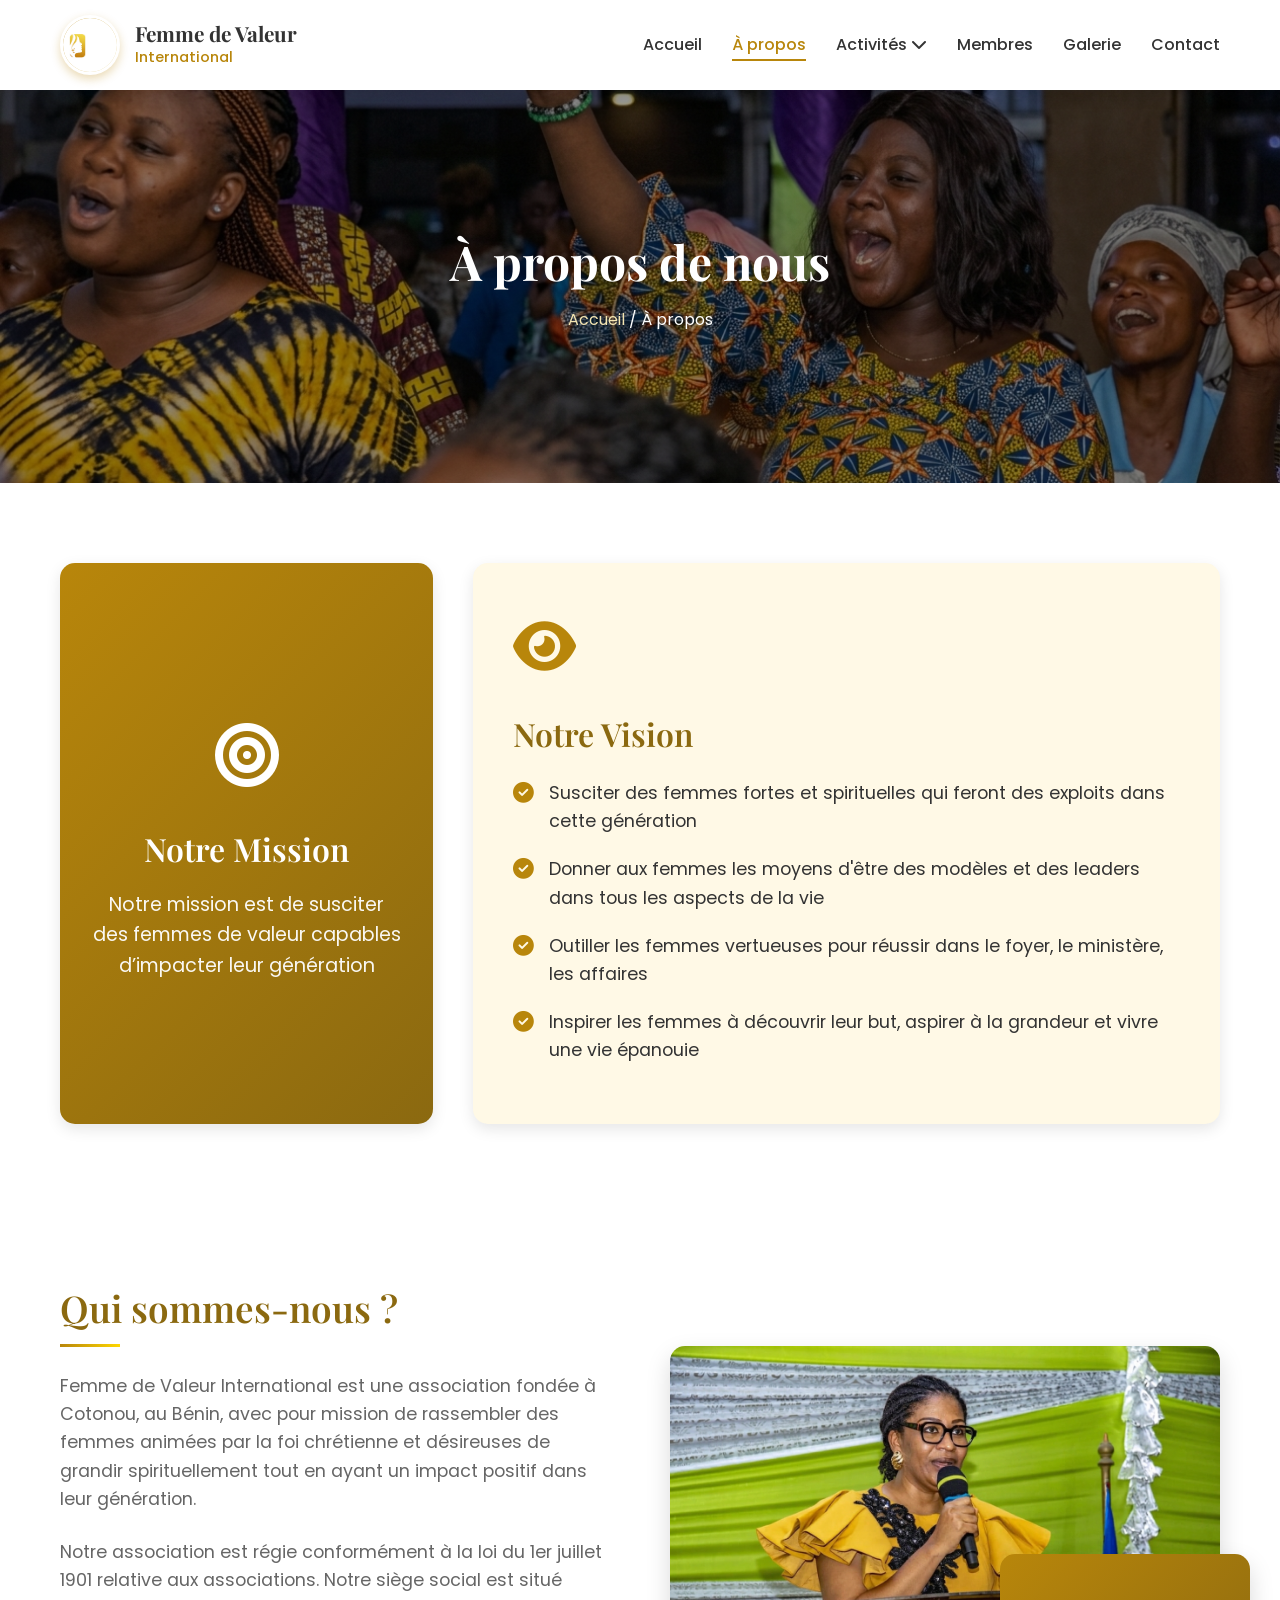
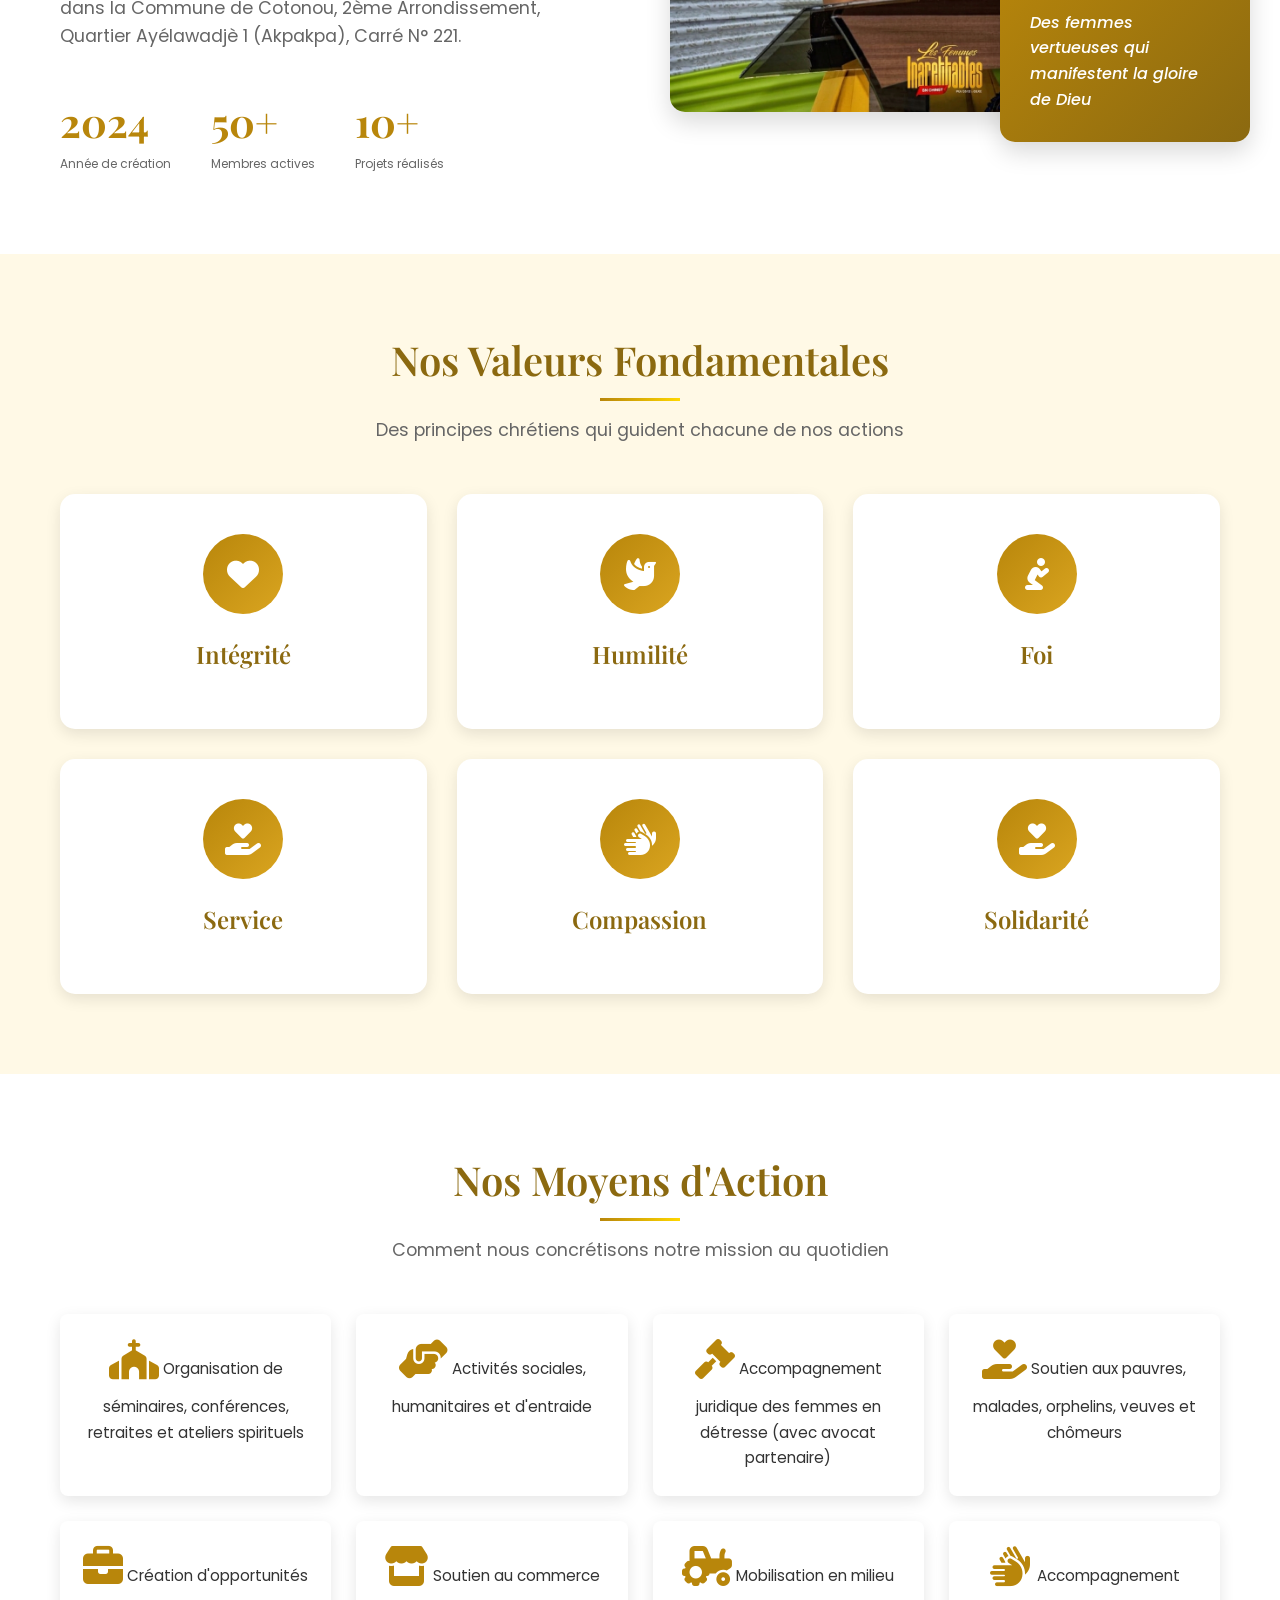
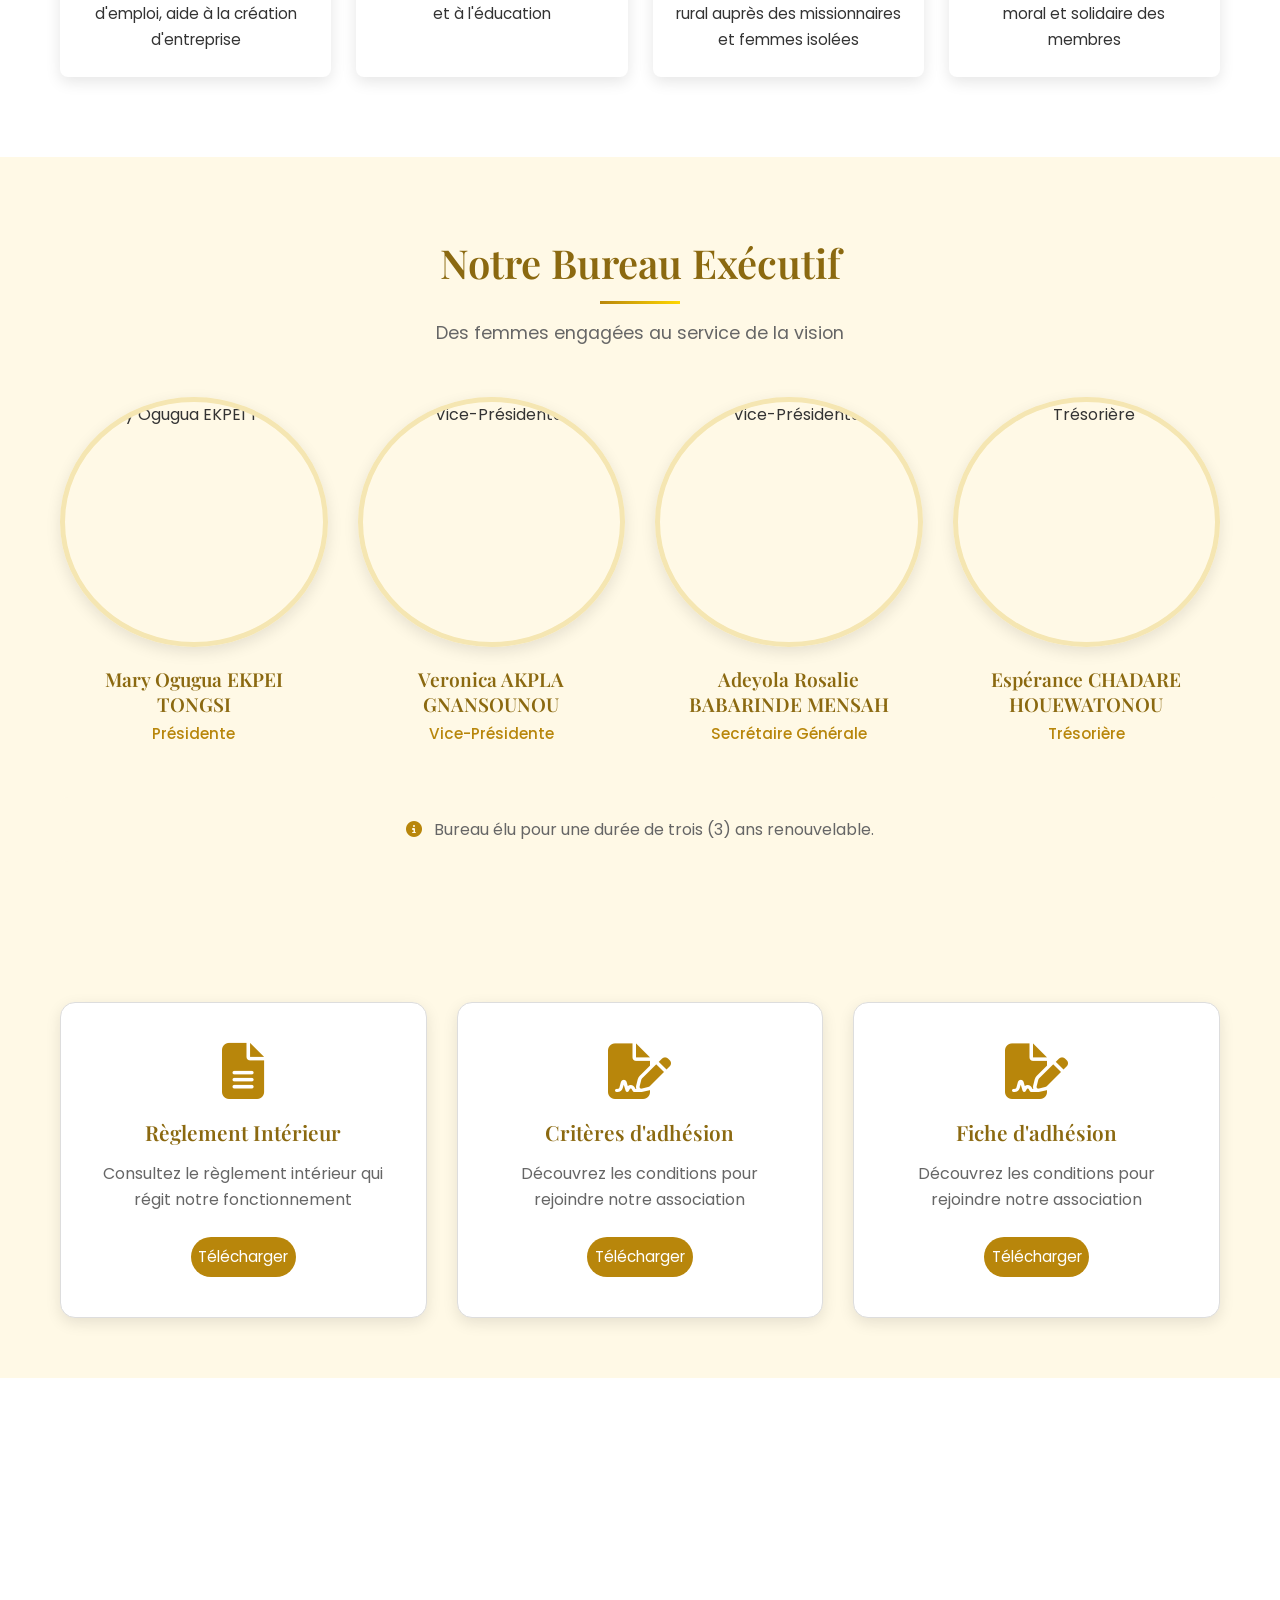
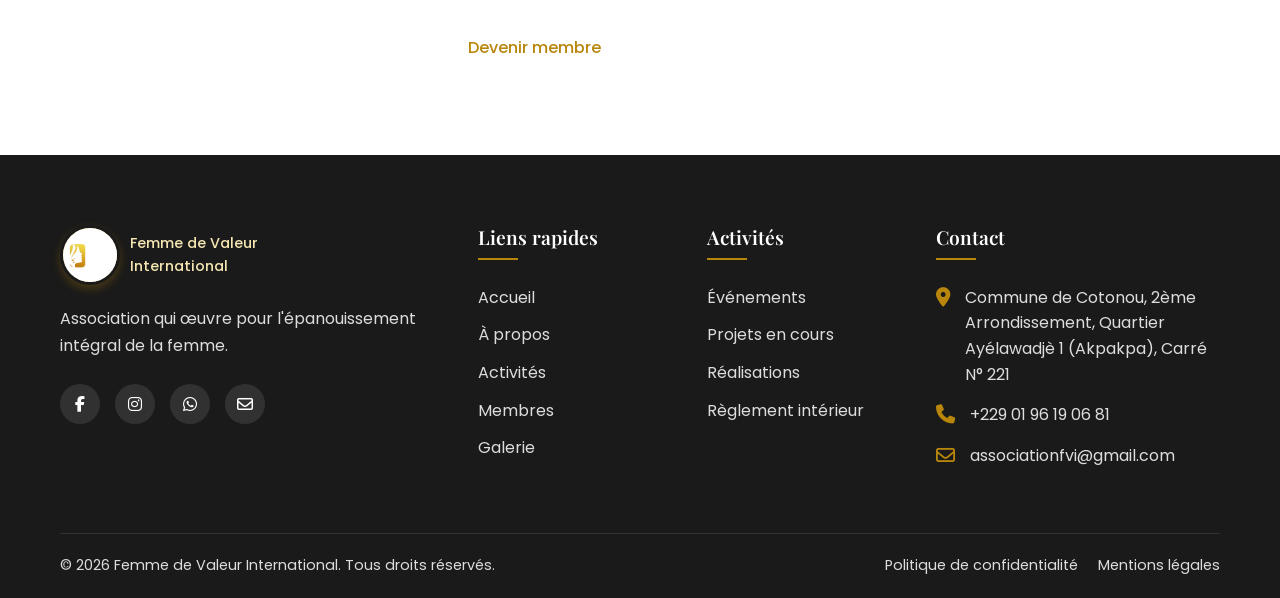
==== commit 4e3ef34d: "05/03/26" ====
--- a/apropos.html
+++ b/apropos.html
@@ -120,9 +120,9 @@
                     </div>
                 </div>
                 <div class="story-image">
-                    <img src="assets/images/about-story.jpg" alt="Femmes de Valeur International">
+                    <img src="assets/images/about.png" alt="Femmes de Valeur International">
                     <div class="story-quote">
-                        <i class="fas fa-quote-left"></i>
+                        <i class="fas fa-quote-center"></i>
                         <p>Des femmes vertueuses qui manifestent la gloire de Dieu</p>
                     </div>
                 </div>
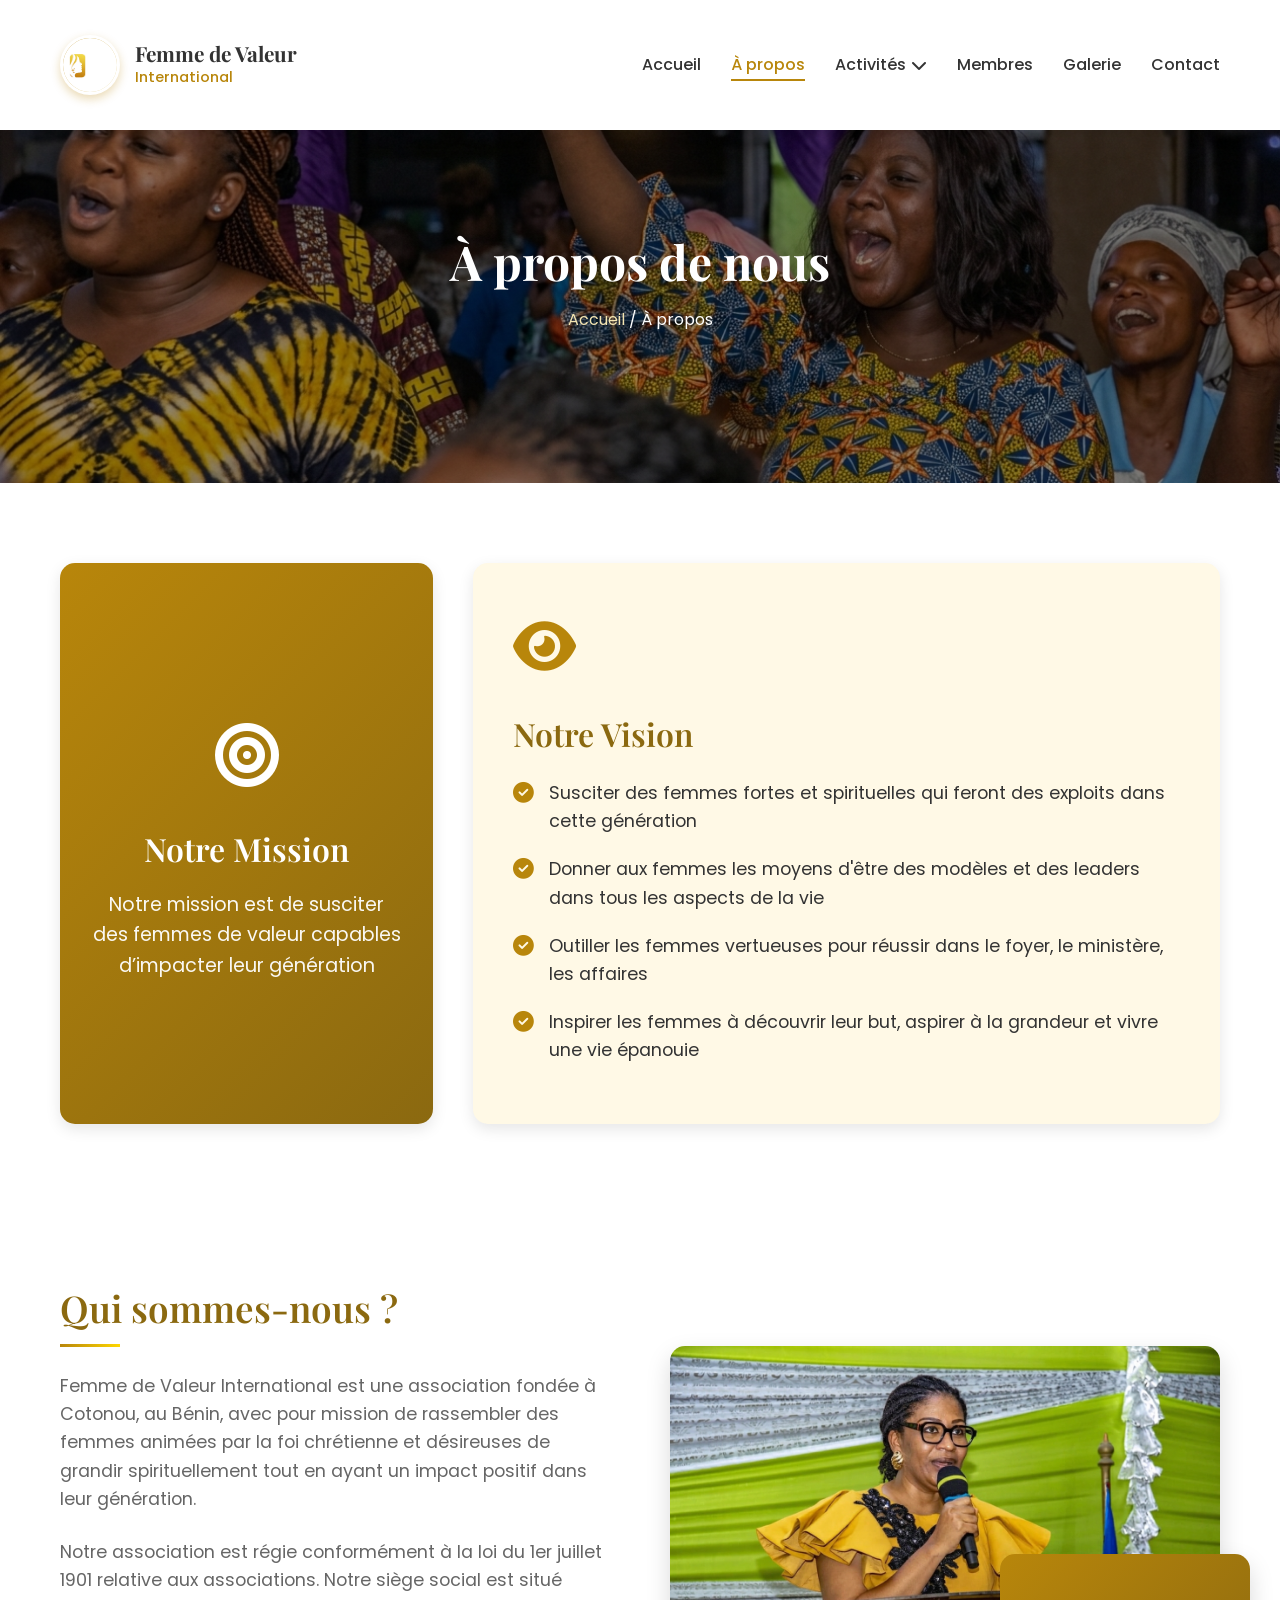
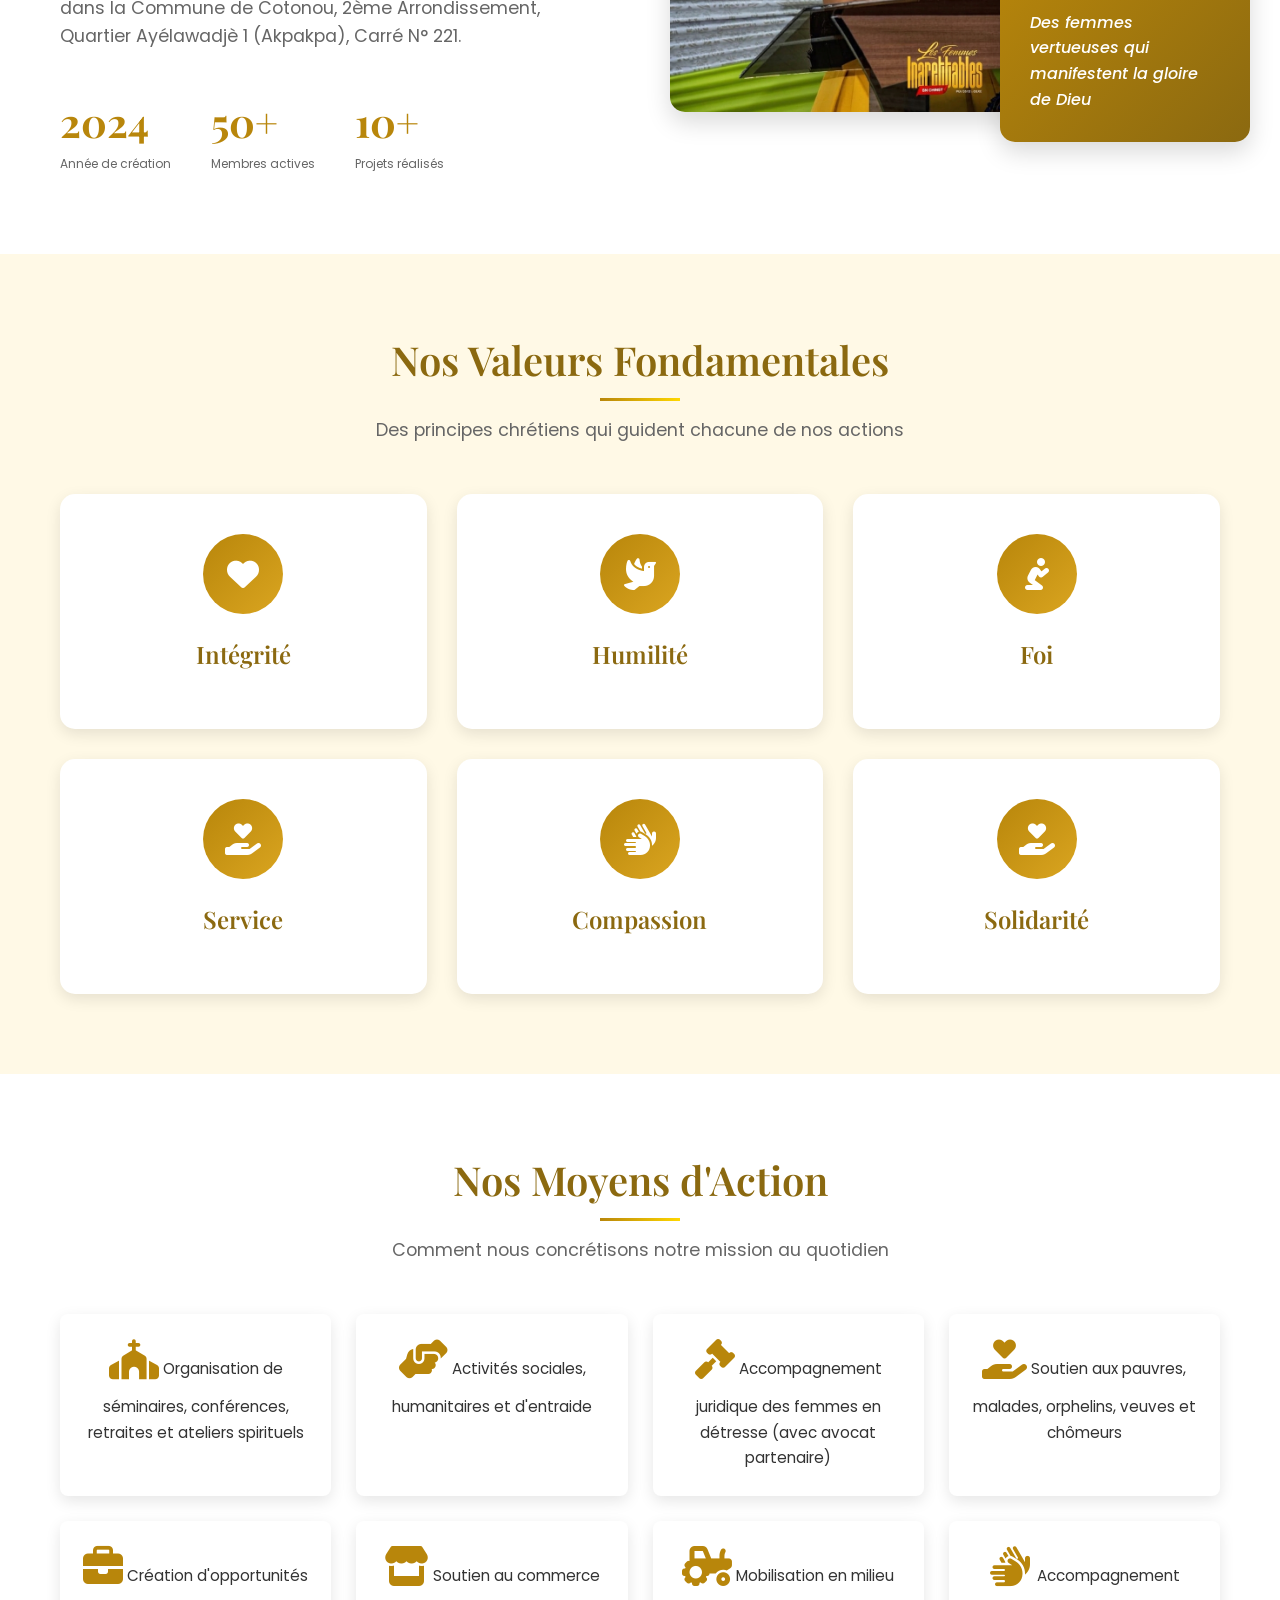
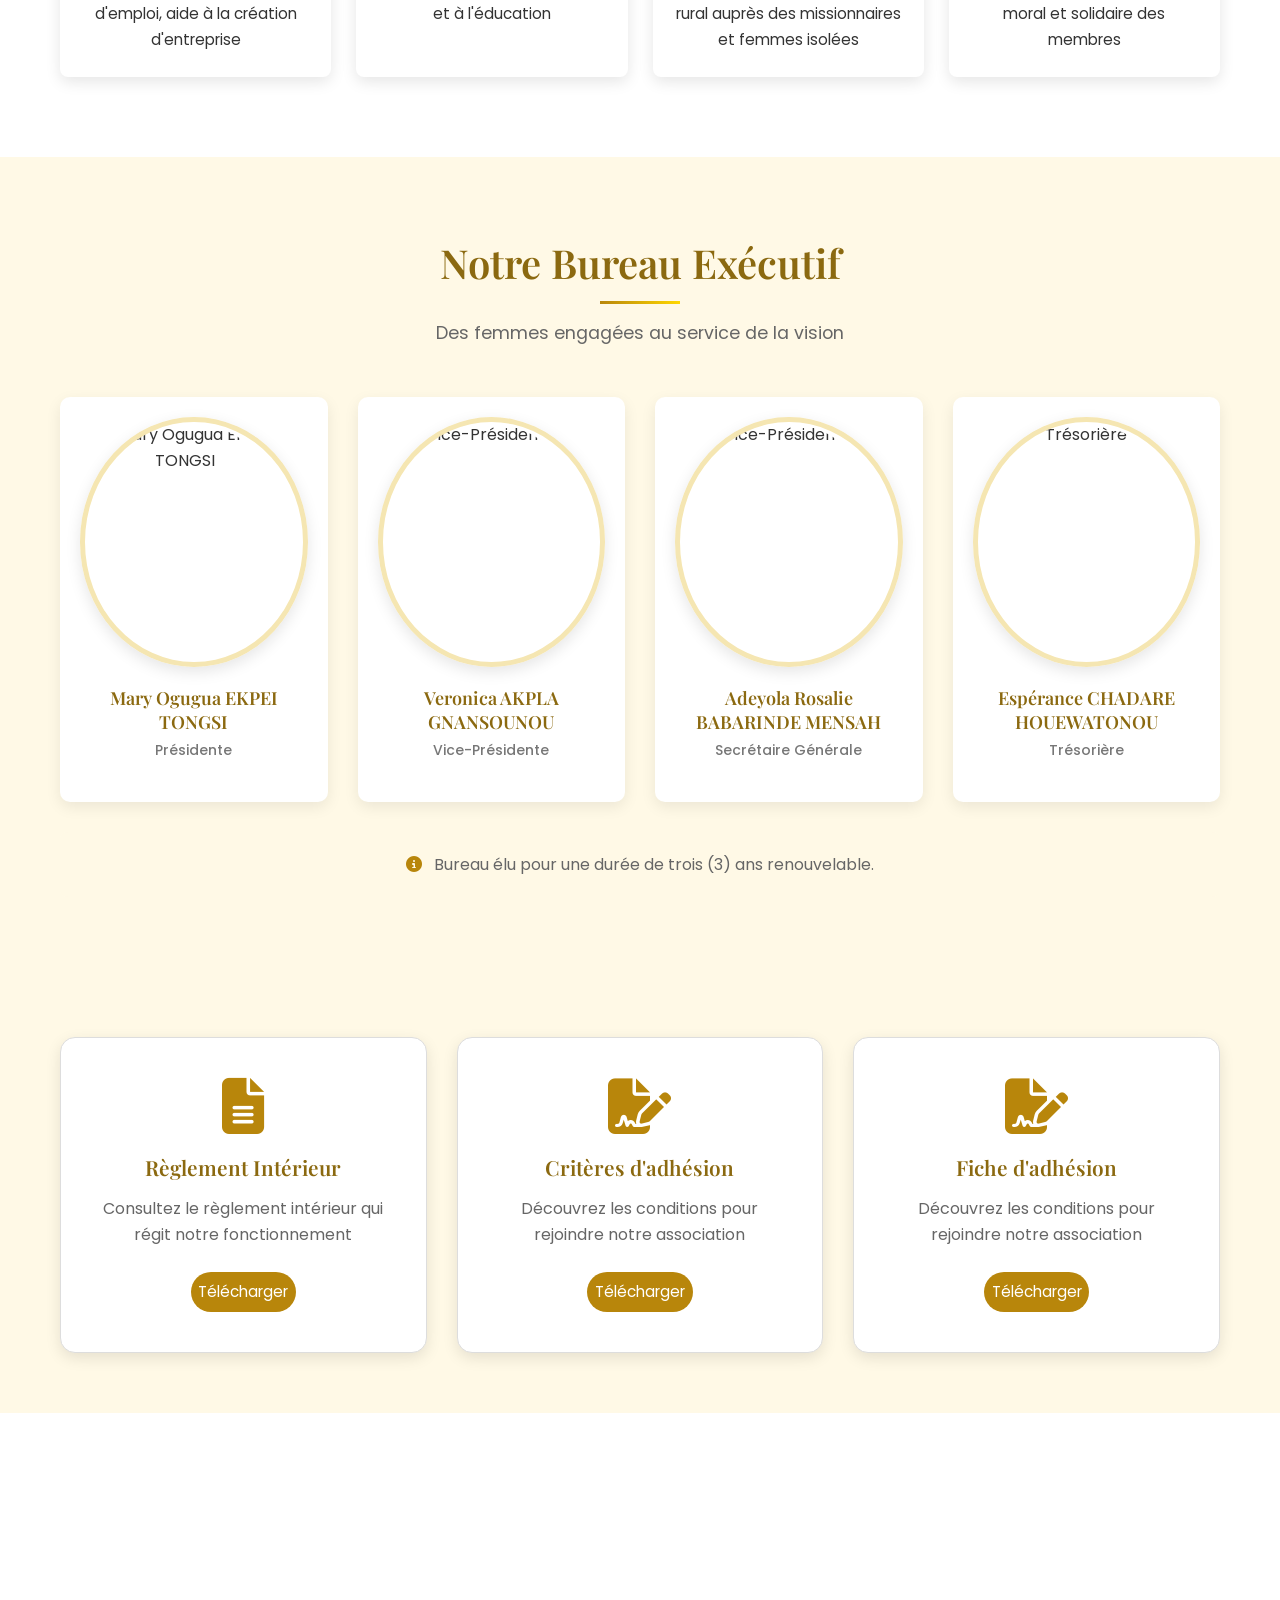
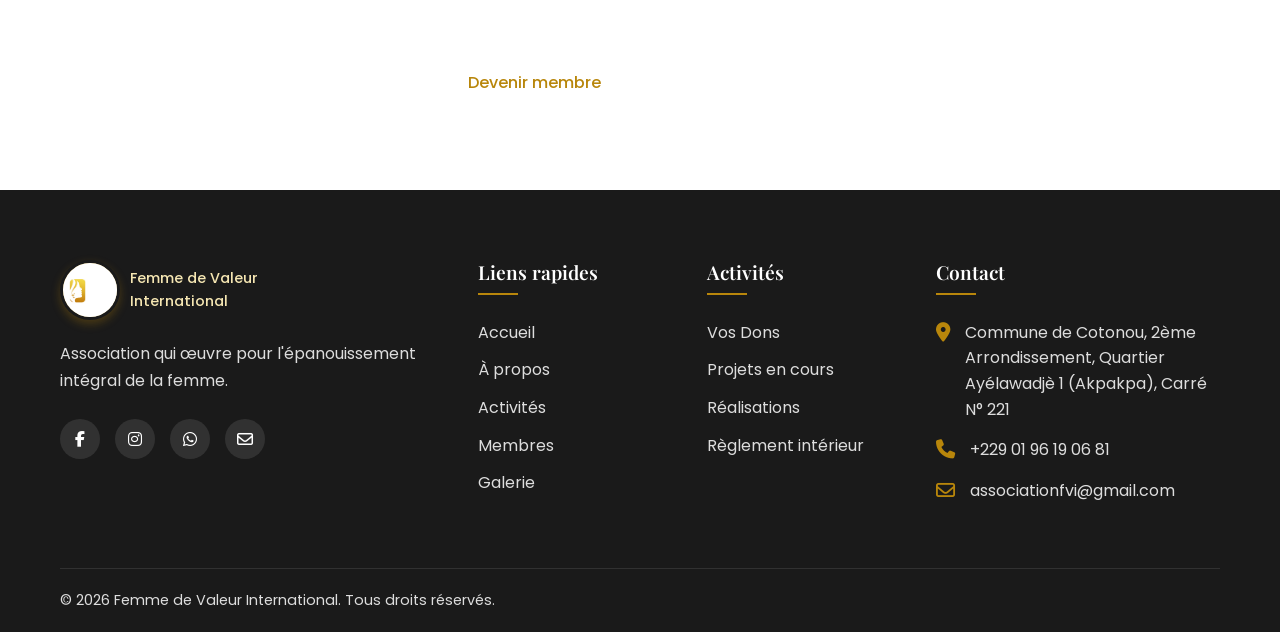
==== commit 07a4a753: "01/05/20" ====
--- a/apropos.html
+++ b/apropos.html
@@ -11,6 +11,85 @@
     <link href="https://fonts.googleapis.com/css2?family=Playfair+Display:wght@400;600;700&family=Poppins:wght@300;400;500;600;700&display=swap" rel="stylesheet">
     <link rel="icon" type="image/x-icon" href="assets/images/logo-fvi.png">
 </head>
+<style>
+
+/* ===== RESPONSIVE EXECUTIVE BOARD ===== */
+
+/* Grille par défaut (ordinateur) */
+.board-grid{
+    display:grid;
+    grid-template-columns:repeat(4,1fr);
+    gap:30px;
+    margin-top:40px;
+}
+
+/* Carte membre */
+.board-member{
+    text-align:center;
+    padding:20px;
+    border-radius:10px;
+    background:#fff;
+    box-shadow:0 5px 15px rgba(0,0,0,0.08);
+    transition:0.3s;
+}
+
+.board-member:hover{
+    transform:translateY(-5px);
+}
+
+/* Image */
+.member-photo img{
+    width:100%;
+    max-width:200px;
+    height:200px;
+    object-fit:cover;
+    border-radius:50%;
+    margin-bottom:15px;
+}
+
+/* Nom */
+.member-name{
+    font-size:18px;
+    font-weight:600;
+    margin-bottom:5px;
+}
+
+/* Poste */
+.member-position{
+    font-size:14px;
+    color:#777;
+}
+
+/* ===== TABLETTE ===== */
+
+@media (max-width:992px){
+
+    .board-grid{
+        grid-template-columns:repeat(2,1fr);
+    }
+
+}
+
+/* ===== MOBILE ===== */
+
+@media (max-width:600px){
+
+    .board-grid{
+        grid-template-columns:1fr;
+    }
+
+    .member-photo img{
+        max-width:160px;
+        height:160px;
+    }
+
+    .member-name{
+        font-size:16px;
+    }
+
+}
+
+</style>
 <body>
     <!-- Header / Navigation -->
     <header class="header">
@@ -330,7 +409,7 @@
     </section>
 
     <!-- Footer -->
-   <!-- Footer -->
+   
     <footer class="footer">
         <div class="container">
             <div class="footer-grid">
@@ -357,7 +436,7 @@
                     <ul class="footer-links">
                         <li><a href="index.html">Accueil</a></li>
                         <li><a href="apropos.html">À propos</a></li>
-                        <li><a href="activites.html">Activités</a></li>
+                        <li><a href="#">Activités</a></li>
                         <li><a href="membres.html">Membres</a></li>
                         <li><a href="galerie.html">Galerie</a></li>
                     </ul>
@@ -366,10 +445,10 @@
                 <div class="footer-col">
                     <h3 class="footer-title">Activités</h3>
                     <ul class="footer-links">
-                        <li><a href="#evenements" class="section-link" data-section="evenements">Événements</a></li>
-                        <li><a href="#projets-en-cours" class="section-link" data-section="projets-en-cours">Projets en cours</a></li>
-                        <li><a href="#realisations" class="section-link" data-section="realisations">Réalisations</a></li>
-                        <li><a href="reglement.html">Règlement intérieur</a></li>
+                        <li><a href="formulaire.html" class="section-link" data-section="evenements">Vos Dons</a></li>
+                        <li><a href="activites.html" class="section-link" data-section="projets-en-cours">Projets en cours</a></li>
+                        <li><a href="realisations.html" class="section-link" data-section="realisations">Réalisations</a></li>
+                        <li><a href="">Règlement intérieur</a></li>
                     </ul>
                 </div>
                 
@@ -394,10 +473,7 @@
             
             <div class="footer-bottom">
                 <p class="copyright">© 2026 Femme de Valeur International. Tous droits réservés.</p>
-                <div class="footer-legal">
-                    <a href="#">Politique de confidentialité</a>
-                    <a href="#">Mentions légales</a>
-                </div>
+               
             </div>
         </div>
     </footer>
--- a/style1.css
+++ b/style1.css
@@ -116,6 +116,192 @@
     margin: 0 auto;
 }
 
+/*-------------------------------------
+HEADER
+-----------------------------------*/
+
+/* ====== HEADER ====== */
+.header {
+    position: fixed;
+    top: 0;
+    left: 0;
+    width: 100%;
+    z-index: 1000;
+    background-color: rgba(255, 255, 255, 0.95);
+    backdrop-filter: blur(10px);
+    box-shadow: 0 2px 10px rgba(0, 0, 0, 0.05);
+    transition: var(--transition);
+}
+
+.header.scrolled {
+    background-color:#fff;
+    box-shadow: 0 5px 15px rgba(0, 0, 0, 0.1);
+}
+
+.navbar {
+    display: flex;
+    justify-content: space-between;
+    align-items: center;
+    padding: 20px 0;
+}
+
+.logo {
+    display: flex;
+    align-items: center;
+    gap: 10px;
+}
+
+.logo-icon {
+    display: flex;
+    align-items: center;
+    justify-content: center;
+    width: 50px;
+    height: 50px;
+    background-color: var(--primary-color);
+    color: white;
+    font-weight: 700;
+    font-size: 1.2rem;
+    border-radius: 50%;
+    font-family: 'Playfair Display', serif;
+}
+
+.logo-text {
+    display: flex;
+    flex-direction: column;
+}
+
+.logo-title {
+    font-family: 'Playfair Display', serif;
+    font-weight: 700;
+    font-size: 1.2rem;
+    color: var(--dark-color);
+}
+
+.logo-subtitle {
+    font-size: 0.8rem;
+    color: var(--secondary-color);
+    font-weight: 500;
+}
+
+.nav-menu {
+    display: flex;
+    align-items: center;
+    gap: 30px;
+}
+
+.nav-link {
+    position: relative;
+    font-weight: 500;
+    color: var(--text-color);
+    padding: 5px 0;
+}
+
+.nav-link.active, .nav-link:hover {
+    color: var(--primary-color);
+}
+
+.nav-link.active::after {
+    content: '';
+    position: absolute;
+    bottom: 0;
+    left: 0;
+    width: 100%;
+    height: 2px;
+    background-color: var(--primary-color);
+}
+
+.dropdown {
+    position: relative;
+}
+
+.dropdown-toggle {
+    display: flex;
+    align-items: center;
+    gap: 5px;
+}
+
+.dropdown-menu {
+    position: absolute;
+    top: 100%;
+    left: 0;
+    min-width: 200px;
+    background-color: white;
+    box-shadow: var(--shadow);
+    border-radius: var(--border-radius);
+    opacity: 0;
+    visibility: hidden;
+    transform: translateY(10px);
+    transition: var(--transition);
+    z-index: 100;
+    padding: 10px 0;
+}
+
+.dropdown:hover .dropdown-menu {
+    opacity: 1;
+    visibility: visible;
+    transform: translateY(0);
+}
+
+.dropdown-link {
+    display: block;
+    padding: 10px 20px;
+    color: var(--text-color);
+}
+
+.dropdown-link:hover {
+    background-color: rgba(184, 134, 11, 0.05);
+    color: var(--primary-color);
+}
+
+.menu-toggle {
+    display: none;
+    background: none;
+    border: none;
+    cursor: pointer;
+    width: 30px;
+    height: 24px;
+    position: relative;
+}
+.hamburger,
+.hamburger::before,
+.hamburger::after {
+    position: absolute;
+    width: 100%;
+    height: 3px;
+    background-color: var(--dark-color);
+    border-radius: 3px;
+    transition: var(--transition);
+    left: 0;
+}
+
+.hamburger {
+    top: 50%;
+    transform: translateY(-50%);
+}
+
+.hamburger::before {
+    content: '';
+    top: -8px;
+}
+
+.hamburger::after {
+    content: '';
+    top: 8px;
+}
+.menu-toggle.active .hamburger {
+    background-color: transparent;
+}
+
+.menu-toggle.active .hamburger::before {
+    top: 0;
+    transform: rotate(45deg);
+}
+
+.menu-toggle.active .hamburger::after {
+    bottom: 0;
+    transform: rotate(-45deg);
+}
+
 /* ------------------------------------
    BOUTONS
    ------------------------------------ */
